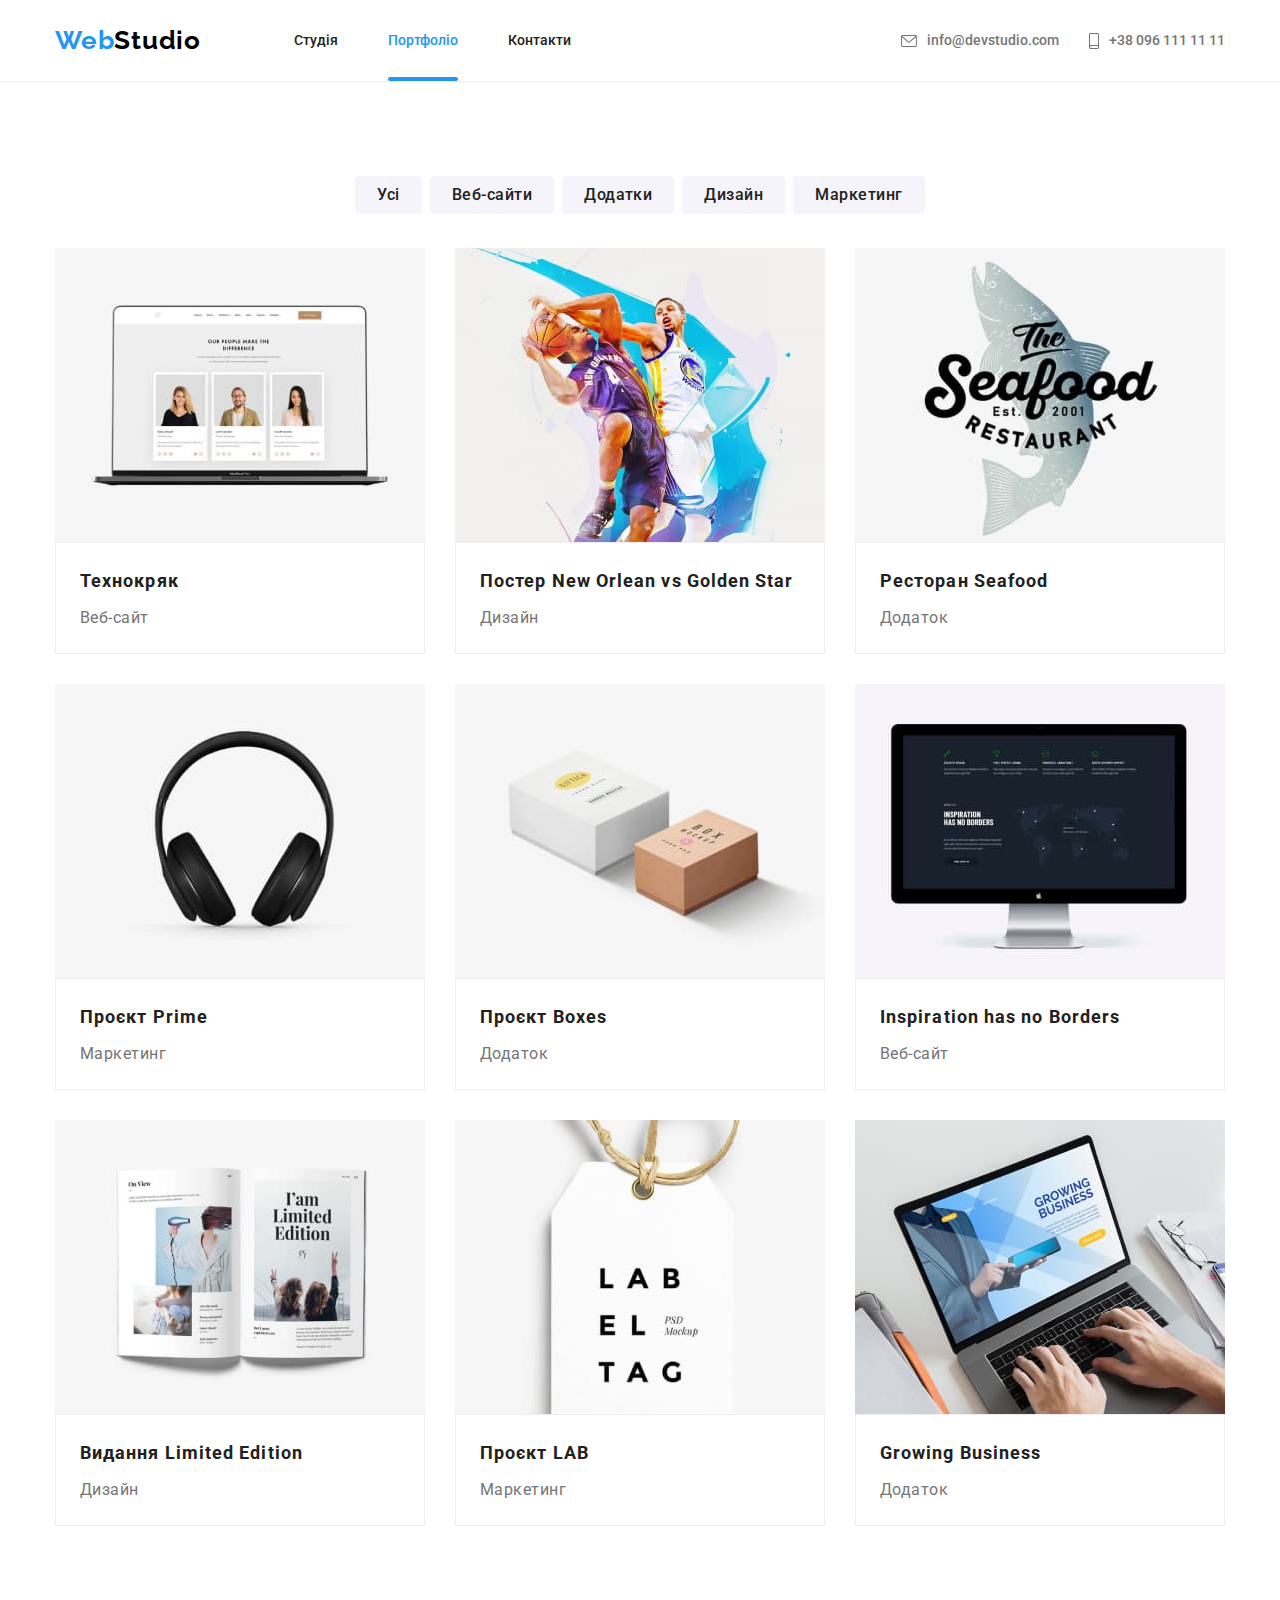
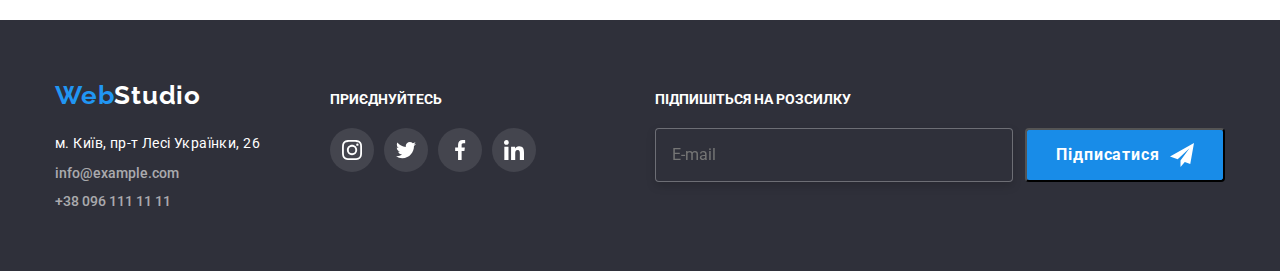
==== portfolio.html @ 21796841 "added sass folder" ====
<!DOCTYPE html>
<html lang="uk">

<head>
    <meta charset="UTF-8">
    <meta http-equiv="X-UA-Compatible" content="IE=edge">
    <meta name="viewport" content="width=device-width, initial-scale=1.0">
    <link rel="preconnect" href="https://fonts.googleapis.com">
    <link rel="preconnect" href="https://fonts.gstatic.com" crossorigin>
    <link href="https://fonts.googleapis.com/css2?family=Raleway:wght@700&family=Roboto:wght@400;500;700;900&display=swap"
        rel="stylesheet">
        <link rel="stylesheet" href="./css/modern-normalize.css">
        <link rel="stylesheet" href="./css/styles.css">
    <title>Portfolio</title>
</head>

<body>
    <!--Шапка-->
    <header class="page-header">
        <div class="container header-container">
            <a href="./index.html" class="header-logo"> <span class="logo-web">Web</span><span
                    class="logo-studio">Studio</span></a>
            <nav class="navigation">
                <ul class="navigation-list list">
                    <li class="navigation-link"> <a href="./index.html">Студія</a></li>
                    <li class="navigation-link"> <a href="./portfolio.html" class="link-current">Портфоліо</a></li>
                    <li class="navigation-link"> <a href="">Контакти</a></li>
                </ul>
            </nav>
            <ul class="contacts-list list">
                <li class="contacts-link">
                    <a href="mailto:info@devstudio.com" class="contacts">
                        <svg class="icon-contact" width="16" height="12">
                            <use href="./images/icons.svg#icon-envelope">
                            </use>
                        </svg>
                        info@devstudio.com
                    </a>
                </li>
                <li class="contacts-link">
                    <a href="tel:+380961111111" class="contacts">
                        <svg class="icon-contact" width="10" height="16">
                            <use href="./images/icons.svg#icon-smartphone">
                            </use>
                        </svg>
                        +38 096 111 11 11
                    </a>
                </li>
            </ul>
        </div>
    </header>
    <main>
        <section class="filters section">
            <div class="container">
            <h1 class="visually-hidden">Фільтри</h1>
<ul class="filters-list list">
    <li class="filters-item"> <button type="button" class="filters-btn">Усі</button></li>
   <li class="filters-item"> <button type="button" class="filters-btn">Веб-сайти</button></li>
    <li class="filters-item"> <button type="button" class="filters-btn">Додатки</button></li>
    <li class="filters-item"> <button type="button" class="filters-btn">Дизайн</button></li>
   <li class="filters-item"> <button type="button" class="filters-btn">Маркетинг</button></li>
</ul>
<ul class="project list">
    <li class="project-list"> 
        <a href="" class="project-item">
        <div class="project-list-img-wrapper">
            <img src="./images/screen.jpg" alt="Розділ команди веб-сайту" width="370" class="project-list-item-img">
            <p class="portfolio-top-text">Ресурс пропонує комплексні пропозиції з різним рівнем функціоналу та сервісів. Все це
                дозволить відвідувачу отримати
                вичерпні відомості про компанію чи приватну особу.</p>
                </div>
        <div class="project-list-content">
        <h2 class="project-name">Технокряк</h2> 
        <p class="project-type">Веб-сайт</p> 
        </div>
        </a>
    </li>
    <li class="project-list">
        <a href="" class="project-item">
        <div class="project-list-img-wrapper">
        <img src="./images/basketball-players.jpg" alt="Два гравці баскетбольних команд із м'ячем" width="370" class="project-list-item-img">
        <p class="portfolio-top-text">Ресурс пропонує комплексні пропозиції з різним рівнем функціоналу та сервісів. Все це
            дозволить відвідувачу отримати
            вичерпні відомості про компанію чи приватну особу.</p>
        </div>
        <div class="project-list-content">
        <h2 class="project-name">Постер <span lang="en">New Orlean vs Golden Star</span></h2> 
        <p class="project-type">Дизайн</p> 
        </div> 
        </a>
    </li>
    <li class="project-list">
        <a href="" class="project-item">
            <div class="project-list-img-wrapper">
                <img src="./images/label.jpg" alt="Банер ресторану морської їжі" width="370"
                    class="project-list-item-img">
                <p class="portfolio-top-text">Ресурс пропонує комплексні пропозиції з різним рівнем функціоналу та сервісів. Все це
                    дозволить відвідувачу отримати
                    вичерпні відомості про компанію чи приватну особу.</p>
            </div>
            <div class="project-list-content">
                <h2 class="project-name">Ресторан <span lang="en">Seafood</span></h2>
                <p class="project-type">Додаток</p>
            </div>
        </a>
    </li>
    <li class="project-list">
        <a href="" class="project-item">
            <div class="project-list-img-wrapper">
                <img src="./images/headphones.jpg" alt="Чорні навушники" width="370"
                    class="team-list-item-img">
                <p class="portfolio-top-text">Ресурс пропонує комплексні пропозиції з різним рівнем функціоналу та сервісів. Все це
                    дозволить відвідувачу отримати
                    вичерпні відомості про компанію чи приватну особу.</p>
            </div>
            <div class="project-list-content">
                <h2 class="project-name">Проєкт <span lang="en">Prime</span></h2>
                <p class="project-type">Маркетинг</p>
            </div>
        </a>
    </li>
    <li class="project-list">
        <a href="" class="project-item">
            <div class="project-list-img-wrapper">
                <img src="./images/boxes.jpg" alt="Дві коробки" width="370"
                    class="project-list-item-img">
                <p class="portfolio-top-text">Ресурс пропонує комплексні пропозиції з різним рівнем функціоналу та сервісів. Все це
                    дозволить відвідувачу отримати
                    вичерпні відомості про компанію чи приватну особу.</p>
            </div>
            <div class="project-list-content">
                <h2 class="project-name">Проєкт <span lang="en">Boxes</span></h2>
                <p class="project-type">Додаток</p>
            </div>
        </a>
    </li>
    <li class="project-list">
        <a href="" class="project-item">
            <div class="project-list-img-wrapper">
                <img src="./images/tv.jpg" alt="Домашня сторінка вебсайту" width="370"
                    class="project-list-item-img">
                <p class="portfolio-top-text">Ресурс пропонує комплексні пропозиції з різним рівнем функціоналу та сервісів. Все це
                    дозволить відвідувачу отримати
                    вичерпні відомості про компанію чи приватну особу.</p>
            </div>
            <div class="project-list-content">
                <h2 lang="en" class="project-name">Inspiration has no Borders</h2>
                <p class="project-type">Веб-сайт</p>
            </div>
        </a>
    </li>
    <li class="project-list">
        <a href="" class="project-item">
            <div class="project-list-img-wrapper">
                <img src="./images/book.jpg" alt="Буклет дизайнерської компанії" width="370"
                    class="project-list-item-img">
                <p class="portfolio-top-text">Ресурс пропонує комплексні пропозиції з різним рівнем функціоналу та сервісів. Все це
                    дозволить відвідувачу отримати
                    вичерпні відомості про компанію чи приватну особу.</p>
            </div>
            <div class="project-list-content">
                <h2 class="project-name">Видання <span lang="en">Limited Edition</span></h2>
                <p class="project-type">Дизайн</p>
            </div>
        </a>
    </li>
    <li class="project-list">
        <a href="" class="project-item">
            <div class="project-list-img-wrapper">
                <img src="./images/tag.jpg" alt="Ярлик із написом" width="370"
                    class="project-list-item-img">
                <p class="portfolio-top-text">Ресурс пропонує комплексні пропозиції з різним рівнем функціоналу та сервісів. Все це
                    дозволить відвідувачу отримати
                    вичерпні відомості про компанію чи приватну особу.</p>
            </div>
            <div class="project-list-content">
                <h2 class="project-name">Проєкт <span lang="en">LAB</span></h2>
                <p class="project-type">Маркетинг</p>
            </div>
        </a>
    </li>
    <li class="project-list">
        <a href="" class="project-item">
            <div class="project-list-img-wrapper">
                <img src="./images/laptop.jpg" alt="Вхід в додаток з комп'ютера" width="370"
                    class="project-list-item-img">
                <p class="portfolio-top-text">Ресурс пропонує комплексні пропозиції з різним рівнем функціоналу та сервісів. Все це
                    дозволить відвідувачу отримати
                    вичерпні відомості про компанію чи приватну особу.</p>
            </div>
            <div class="project-list-content">
                <h2 lang="en" class="project-name">Growing Business</h2>
                <p class="project-type">Додаток</p>
            </div>
        </a>
    </li>
</ul>
</div>
        </section>
    </main>
    <footer class="page-footer">
        <div class="container footer-content">
            <div class="footer-container">
                <a href="./index.html" class="footer-logo"> <span class="footer-web">Web</span><span
                        class="footer-studio">Studio</span></a>
                <address class="contact-address">
                    <ul class="footer-contacts-list">
                        <li class="footer-contact-item list">
                            <a href="https://goo.gl/maps/eDtE6KMM95kPjkAP6" target="_blank" rel="noopener noreferrer"
                                class="map-link link">м. Київ, пр-т Лесі Українки, 26</a>
                        </li>
                        <li class="footer-contact-item list">
                            <a href="mailto:info@example.com" class="footer-contact-link link">info@example.com</a>
                        </li>
                        <li class="footer-contact-item list">
                            <a href="tel:+380991111111" class="footer-contact-link link">+38 096 111 11 11</a>
                        </li>
                    </ul>
                </address>
            </div>
            <div class="footer-social">
                <h2 class="footer-social-title">приєднуйтесь</h2>
                <ul class="footer-social-list list">
                    <li class="footer-social-item">
                        <a href="" class="footer-social-link social-link">
                            <svg class="footer-social-icon social-icon" width="20" height="20">
                                <use href="./images/icons.svg#icon-instagram"></use>
                            </svg>
                        </a>
                    </li>
                    <li class="footer-social-item">
                        <a href="" class="footer-social-link social-link">
                            <svg class="footer-social-icon social-icon" width="20" height="20">
                                <use href="./images/icons.svg#icon-twitter"></use>
                            </svg>
                        </a>
                    </li>
                    <li class="footer-social-item">
                        <a href="" class="footer-social-link social-link">
                            <svg class="footer-social-icon social-icon" width="20" height="20">
                                <use href="./images/icons.svg#icon-facebook"></use>
                            </svg>
                        </a>
                    </li>
                    <li class="footer-social-item">
                        <a href="" class="footer-social-link social-link">
                            <svg class="footer-social-icon social-icon" width="20" height="20">
                                <use href="./images/icons.svg#icon-linkedin"></use>
                            </svg>
                        </a>
                    </li>
                </ul>
            </div>
            <div class="subscribe">
                <h2 class="subscribe-text">підпишіться на розсилку</h2>
                <form class="form-subscribe">
                    <input type="email" name="email" class="subscribe-input" placeholder="E-mail">
                    <button type="submit" class="subscribe-btn">Підписатися<svg class="icon-send" width="24" height="24">
                            <use href="./images/icons.svg#icon-icon-send">
                            </use>
                        </svg></button>
                </form>
            </div>
            </div>
            </footer>
    </body>
    
    </html>
---- css/styles.css ----
:root {
    --primary-color: #ffffff;
    /*Цвет #212121 для ссылок вверху слева, кнопок, названий разделов и заглавий*/
    --title-color: #212121;
    --first-background-color: #2f303a;
    /*Цвет #757575 для контактов вверху справа и описательной части текста*/
    --contacts-list-color: #757575;
    --accent-color: #2196f3;
    --secondary-color: #000000;
    --footer-contact-color: rgba(255, 255, 255, 0.6);
    --border-solid-color: #eeeeee;
    --border-bottom-color: #ececec;
    --about-team-background-color: #f5f4fa;
    --hero-button-background-color: #188CE8;
    --our-clients-logo-color: #AFB1B8;
}
body {
    font-family: 'Roboto', sans-serif;
    background-color: var(--primary-color);
    color: var(--title-color);
}
.list {
    list-style: none;
}
p,
h1,
h2,
h3,
h4,
h5,
h6,
ul {
    margin: 0;
}
ul {
    padding: 0;
}
img {
    display: block;
    max-width: 100%;
    height: auto;
}
.section {
    padding: 94px 0;
}
.container {
    width: 1200px;
    padding: 0 15px;
    margin: 0 auto;
}
/*Шапка*/
.page-header {
    border-bottom: 1px solid var(--border-bottom-color);
}
.header-container {
display: flex;
align-items: center;
}
/*Логотип*/
.header-logo {
    font-family: Raleway;
    font-weight: 700;
    font-size: 26px;
    line-height: 1.2;
    letter-spacing: 0.03em;
    text-decoration: none;
    display: block;
    padding: 25px 0;
}
.logo-web {
color: var(--accent-color);
}
.logo-studio {
color: var(--secondary-color);
}
/*Коробочка для ссылок*/
.navigation {
    margin-left: 93px;
}
/*Коробочка для ссылок слева*/
.navigation-list {
display: flex;
align-items: center;
}
.navigation-list .link-current{
color: var(--accent-color);
}
/*Ссылки в шапке*/
.navigation-link a{
    font-weight: 500;
    font-size: 14px;
    line-height: 1.14;
    color: var(--title-color);
    text-decoration: none;
    display: block;
    padding: 32px 0;
    position: relative;
    transition: color 250ms cubic-bezier(0.4, 0, 0.2, 1);
}
.navigation-list .navigation-link:not(:last-child) {
    margin-right: 50px;
}
.navigation-list .link-current::after {
    content: '';
    display: block;
    width: 100%;
    height: 4px;
    border-radius: 2px;
    position: absolute;
    background-color: var(--accent-color);
    position: absolute;
    left: 0;
    bottom: 0;
}
/*Коробочка для контактов справа*/
.contacts-list {
    display: flex;
    align-items: center;
    margin-left: auto;
}
.contacts-link:not(:last-child) {
    margin-right: 30px;
}
.icon-contact {
    display: flex;
    margin-right: 10px;
    fill: currentColor;
    align-items: center;
    justify-content: center;
    transition: fill 250ms cubic-bezier(0.4, 0, 0.2, 1);
}
.icon-contact:hover {
    fill: var(--accent-color);
}
.contact-item:not(:last-child) {
    margin-right: 50px;
}
.current {
    color: var(--accent-color);
}
.contact-link:hover,
.contact-link:focus {
    color: var(--accent-color);
}
/*Контакты в шапке*/
.contacts-link a{
    font-weight: 500;
    font-size: 14px;
    line-height: 1.14;
    color: var(--contacts-list-color);
    text-decoration: none;
    display: flex;
    padding: 32px 0;
    transition: color 250ms cubic-bezier(0.4, 0, 0.2, 1);
}
.contacts {
    display: flex;
    align-items: center;
    justify-content: center;
}
/*Настройка hover и focus*/
.navigation-list a:hover,
.navigation-list a:focus,
.contact-detail a:hover,
.contact-detail a:focus,
.contacts-list a:hover,
.contacts-list a:focus
{
    color: var(--accent-color);
}
.hero-btn:hover,
.hero-btn:focus {
    background-color: var(--accent-color);
    color: var(--primary-color)
}
.filters-btn:hover,
.filters-btn:focus {
    background-color: var(--accent-color);
    color: var(--primary-color);
    box-shadow: 0px 3px 1px rgba(0, 0, 0, 0.1), 0px 1px 2px rgba(0, 0, 0, 0.08),
            0px 2px 2px rgba(0, 0, 0, 0.12);
}
/*Коробочка "Герой"*/
.hero {
    background-color: var(--first-background-color);
    padding: 200px 0;
    text-align: center;
    background-image: linear-gradient(rgba(47, 48, 58, 0.4),
                rgba(47, 48, 58, 0.4)),
            url(../images/hero-image.jpg);
        background-position: center;
        background-repeat: no-repeat;
        background-size: cover;
        max-width: 1600px;
        margin: 0 auto;
}
/*Название героя*/
.hero-text {
    font-weight: 900;
    font-size: 44px;
    line-height: 1.36;
    text-align: center;
    letter-spacing: 0.06em;
    text-transform: uppercase;
    color: var(--primary-color);
    margin: 0 auto 30px;
    width: 696px;
}
/*Кнопка заказа в разделе герой*/
.hero-btn {
    cursor: pointer;
    font-family: inherit;
    font-weight: 700;
    font-size: 16px;
    line-height: 1.88;
    text-align: center;
    letter-spacing: 0.06em;
    padding: 10px 32px;
    background-color: var(--hero-button-background-color);
    color: var(--primary-color);
    border-radius: 4px;
    border-color: transparent;
    box-shadow: 0px 4px 4px rgba(0, 0, 0, 0.15);
}
/*Коробочка "Правила работы"*/
/*Скрыть название "Правила работы" в разделе студии и "Фильтры" в разделе портфолио*/
.visually-hidden {
    position: absolute;
    white-space: nowrap;
    width: 1px;
    height: 1px;
    overflow: hidden;
    border: 0;
    padding: 0;
    clip: rect(0 0 0 0);
    clip-path: inset(50%);
    margin: -1px;
}
/*Коробочка для правила*/
.testimonials-scroll {
    display: flex;
}
.testionials.item {
        font-weight: normal;
        font-size: 14px;
        line-height: 1.71;
        letter-spacing: 0.03em;
        color: var(--contacts-list-color);
        align-items: center;
}
.testimonials-item:not(:last-child) {
    margin-right: 30px;
}
.block-testimonials {
    background-color: var(--about-team-background-color);
    display: flex;
    height: 120px;
    align-items: center;
    justify-content: center;
    margin-bottom: 30px;
    border-radius: 4px;
}
.testimonials-icons {
    align-items: center;
}
/*Название правил*/
.testimonials-text {
    font-weight: 700;
    font-size: 14px;
    line-height: 1.14;
    letter-spacing: 0.03em;
    text-transform: uppercase;
    color: var(--title-color);
    margin: 0 0 10px 0;
}
/*Описание правил*/
.testimonials-description {
    font-size: 14px;
    line-height: 1.71;
    letter-spacing: 0.03em;
    color: var(--contacts-list-color);
    width: 270px;
}
/*Коробочка "Чем мы занимаемся"*/
.about-projects {
    padding: 0 0 94px 0;
}
/*Название "Чем мы занимаемся""*/
.about-sections {
    font-weight: 700;
    font-size: 36px;
    line-height: 1.16;
    text-align: center;
    letter-spacing: 0.03em;
    color: var(--title-color);
    margin-bottom: 50px;
}
.about-scroll {
    display: flex;
}
.about-item {
    position: relative;
    align-items: center;
}
.about-item:not(:last-child) {
    margin-right: 30px;
}
.direction {
    display: flex;
    justify-content: center;
    width: 100%;
    padding: 27px 0;
    background: rgba(47, 48, 58, 0.8);
    position: absolute;
    left: 0;
    bottom: 0;
}
.text-direction {
    color: var(--primary-color);
    font-size: 14px;
    font-weight: 700;
    line-height: 1.14px;
    letter-spacing: 0.03em;
    text-transform: uppercase; 
}
/*Коробочка "Наша команда"*/
.about-team {
background-color: var(--about-team-background-color);
}
.team-item {
    box-shadow: 0px 1px 3px rgba(0, 0, 0, 0.12), 0px 1px 1px rgba(0, 0, 0, 0.14),
        0px 2px 1px rgba(0, 0, 0, 0.2);
    border-radius: 0px 0px 4px 4px;
    background-color: var(--primary-color);
}
.team-item:not(:last-child) {
    margin-right: 30px;
}
.team-description {
    text-align: center;
    padding: 30px 0;
}
/*Имена сотрудников*/
.about-names {
    font-size: 16px;
    font-weight: 500;
    line-height: 1.18;
    text-align: center;
    letter-spacing: 0.03em;
    color: var(--title-color);
    margin-bottom: 10px;
}
/*Должности сотрудников*/
.about-jobs {
    line-height: 1.18;
    text-align: center;
    letter-spacing: 0.03em;
    color: var(--contacts-list-color);
}
.social-list {
    display: flex;
    justify-content: center;
    margin-top: 16px;
}
.teammate-social-item {
        width: 44px;
        height: 44px;
        background-color: var(--primary-color);
}
.teammate-social-item+.teammate-social-item {
        margin-left: 10px;
 }
 .social-link {
        display: flex;
        align-items: center;
        justify-content: center;
        width: 100%;
        height: 100%;
        color: var(--our-clients-logo-color);
        border-radius: 50%;
        background-color: var(--primary-color);
        transition: color 250ms cubic-bezier(0.4, 0, 0.2, 1),
        background-color 250ms cubic-bezier(0.4, 0, 0.2, 1);
 }
 .social-link:hover,
 .social-link:focus {
     background-color: var(--accent-color);
     color: var(--primary-color);
 }
 .social-icon {
     fill: currentColor;
 }
/*Постоянные клиенты*/
.our-clients {
    display: flex;
}
.logo-item {
    width: 172px;
    height: 92px;
}
.clients-logo {
    display: flex;
    align-items: center;
    justify-content: center;
    border: 1px solid var(--our-clients-logo-color);
    border-radius: 4px;
    box-sizing: border-box;
    color: var(--our-clients-logo-color);
    padding: 16px 32px;
    width: 100%;
    height: 100%;
    transition: color 250ms cubic-bezier(0.4, 0, 0.2, 1),
            border 250ms cubic-bezier(0.4, 0, 0.2, 1);
}
.logo-item:not(:last-child) {
    margin-right: 30px;
}
.clients-logo:hover,
.clients-logo:focus {
    color: var(--accent-color);
    border: 1px solid var(--accent-color);
}
.clients-icon {
    fill: currentColor;
}
.clients-icon:hover,
.clients-icon:focus {
    color: var(--accent-color)
}
/*Футер*/
.page-footer {
background-color: var(--first-background-color);
padding: 60px 0;
}
.footer-content {
    display: flex;
    align-items:baseline;
}
.footer-logo {
    font-family: Raleway;
    font-weight: 700;
    font-size: 26px;
    line-height: 1.2;
    letter-spacing: 0.03em;
    text-decoration: none;
}
.footer-web {
    color: var(--accent-color);
}
.footer-studio {
    color: var(--primary-color);
}
/*Адрес в футере*/
.footer-contacts-list {
    display: block;
}
.contact-address {
    font-style: normal;
    margin-top: 20px;
}
.footer-contact-link {
    font-weight: 500;
    font-size: 14px;
    line-height: 1.33;
    color: var(--footer-contact-color);
    text-decoration: none;
    transition: color 250ms cubic-bezier(0.4, 0, 0.2, 1);
}
.footer-contact-link:hover,
.footer-contact-link:focus {
    color: var(--accent-color);
}
.map-link {
    font-size: 14px;
    line-height: 1.71;
    letter-spacing: 0.03em;
    color: var(--primary-color);
    text-decoration: none;
    transition: color 250ms cubic-bezier(0.4, 0, 0.2, 1);
}
.map-link:hover,
.map-link:focus {
    color: var(--accent-color);
}
.footer-contact-item +.footer-contact-item {
    margin-top: 9px;
}
/*Социальные сети в футере*/
.footer-social {
    margin-left: 70px;
}
.footer-social-title {
        font-size: 14px;
        line-height: 1.14;
        text-align: left;
        letter-spacing: 3%;
        text-transform: uppercase;
        color: var(--primary-color);
        margin-bottom: 20px;
}
.footer-social-list {
    display: flex;
    padding: 0;
}
.footer-social-item {
    width: 44px;
    height: 44px;
}
.footer-social-item:not(:last-child) {
    margin-right: 10px;
}
.footer-social-icon {
    fill: currentColor;
}
.footer-social-link {
    display: flex;
    align-items: center;
    justify-content: center;
    width: 100%;
    height: 100%;
    color: var(--primary-color);
    border-radius: 50%;
    background-color: rgba(255, 255, 255, 0.1);
}
/*Подпишись*/
.subscribe {
    margin-left: auto;
}
.subscribe-text {
    font-size: 14px;
    line-height: 1.14;
    text-align: left;
    text-transform: uppercase;
    color: var(--primary-color);
    margin-bottom: 20px;
}
.form-subscribe {
    display: flex;
}
.subscribe-input {
    align-items: center;
    color: rgba(255, 255, 255, 0.6);
    background-color: var(--first-background-color);
    border: 1px solid rgba(255, 255, 255, 0.3);
    width: 358px;
    padding: 15px 16px;
    filter: drop-shadow(0px 4px 4px rgba(0, 0, 0, 0.15));
    border-radius: 4px;
    margin-right: 12px;
}
.subscribe-btn {
    display: flex;
    justify-content: center;
    align-items: center;
    margin: 0;
    min-width: 200px;
    cursor: pointer;
    font-family: inherit;
    font-weight: 700;
    font-size: 16px;
    line-height: 1.87;
    text-align: center;
    letter-spacing: 0.06em;
    color: var(--primary-color);
    background-color: var(--hero-button-background-color);
    padding: 10px 28px;
    border-radius: 4px;
    transition: border 250ms cubic-bezier(0.4, 0, 0.2, 1),
            background-color 250ms cubic-bezier(0.4, 0, 0.2, 1),
            box-shadow 250ms cubic-bezier(0.4, 0, 0.2, 1);
}
.subscribe-btn:hover,
.subscribe-btn:focus {
    background-color: var(--accent-color);
}
.icon-send {
    fill: currentColor;
    margin-left: 10px;
}
/*Модальное окно*/
.backdrop {
    position: fixed;
    width: 100vw;
    height: 100vh;
    background-color: rgba(0, 0, 0, 0.2);
    top: 0;
    left: 0;
    opacity: 1;
    transition: opacity 250ms cubic-bezier(0.4, 0, 0.2, 1),
        visibility 250ms cubic-bezier(0.4, 0, 0.2, 1);
}

.backdrop.is-hidden .modal {
    transform: translate(-50%, -50%) scale(0.7);
}

.modal {
    position: absolute;
    width: 528px;
    height: 581px;
    background: var(--primary-color);
    box-shadow: 0px 1px 3px rgba(0, 0, 0, 0.12), 0px 1px 1px rgba(0, 0, 0, 0.14),
        0px 2px 1px rgba(0, 0, 0, 0.2);
    border-radius: 4px;
    top: 50%;
    left: 50%;
    transform: scale(1) translate(-50%, -50%);
    transition: transform 250ms cubic-bezier(0.4, 0, 0.2, 1);
    padding: 40px;
}
.modal-close {
    display: flex;
        align-items: center;
        justify-content: center;
        position: absolute;
        width: 30px;
        height: 30px;
        top: 8px;
        right: 8px;
        padding: 6px;
        color: var(--accent-color);
        background-color: var(--primary-color);
        border: 1px solid rgba(0, 0, 0, 0.1);
        border-radius: 50%;
        cursor: pointer;
    
        transition: fill 250ms cubic-bezier(0.4, 0, 0.2, 1),
            border 250ms cubic-bezier(0.4, 0, 0.2, 1);
}
.modal-close:hover,
.modal-close:focus {
    fill: currentColor;
    border: 1px solid var(--accent-color);
}
.is-hidden {
    visibility: hidden;
    opacity: 0;
    pointer-events: none;
}
.modal-text {
    position: relative;
    font-size: 20px;
    font-weight: 700;
    line-height: 1.15;
    text-align: center;
    letter-spacing: 0.03em;
    color: var(--title-color);
    margin-bottom: 12px;
}
.modal-form {
    display: block;
}
.form-field {
    margin-bottom: 10px;
}
.comment-field {
    display: flex;
    flex-direction: column;
    margin-bottom: 20px;
}
.modal-input-text {
    display: flex;
    flex-direction: column;
    margin-bottom: 4px;
    font-size: 12px;
    line-height: 1.17;
    letter-spacing: 0.01em;
    color: var(--contacts-list-color);
}
.form-label {
    display: flex;
    flex-direction: column;
    margin-bottom: 4px;
    font-size: 12px;
    line-height: 1.17;
    letter-spacing: 0.01em;
    color: var(--contacts-list-color);
}
.form-input-wrapper {
    position: relative;
}
.form-input:focus {
    border: 1px solid var(--accent-color);
}
.form-input:hover+.modal-icon,
.form-input:focus+.modal-icon {
    fill: var(--accent-color);
}
.form-input {
    transition: color 250ms cubic-bezier(0.4, 0, 0.2, 1),
            border 250ms cubic-bezier(0.4, 0, 0.2, 1);
    margin: 0;
    width: 100%;
    font-size: 14px;
    color: var(--secondary-color);
    padding: 12px 42px;
    border-radius: 4px;
    border: 1px solid rgba(33, 33, 33, 0.2);
    box-sizing: border-box;
}
.form-input:hover,
.form-input:focus,
.contact-form-message:hover,
.contact-form-message:focus {
    outline: 0;
    border: 1px solid var(--accent-color);
}
.contact-form-message {
    transition: color 250ms cubic-bezier(0.4, 0, 0.2, 1),
            border 250ms cubic-bezier(0.4, 0, 0.2, 1);
    width: 100%;
    height: 120px;
    padding: 12px 16px;
    border-radius: 4px;
    border: 1px solid rgba(33, 33, 33, 0.2);
    resize: none;
    color: var(--secondary-color);
}
.contact-form-message::placeholder {
    color: rgba(117, 117, 117, 0.5);
    font-size: 14px;
    line-height: 1.17;
    text-align: left;
    vertical-align: top;
    letter-spacing: 0.01em;
}
.checkbox-field {
    transition: color 250ms cubic-bezier(0.4, 0, 0.2, 1),
        outline 250ms cubic-bezier(0.4, 0, 0.2, 1),
        border 250ms cubic-bezier(0.4, 0, 0.2, 1);
    margin-bottom: 30px;
    display: flex;
    justify-content: center;
    align-items: center;
}
.modal-checkbox {
    position: absolute;
    appearance: none;
    -webkit-appearance: none;
    -moz-appearance: none;
}
.modal-checkbox-text {
    display: flex;
    justify-content: center;
    align-items: center;
    font-size: 14px;
    line-height: 1.7;
    letter-spacing: 0.03em;
    color: var(--contacts-list-color);
    width: 425px;
}
.modal-checkbox-text::before {
    content: "";
    width: 16px;
    height: 15px;
    border: 1px solid var(--title-color);
    margin-right: 7px;
    display: block;
    border-radius: 2px;
    transition: background-color 250ms cubic-bezier(0.4, 0, 0.2, 1);
}
.modal-checkbox:checked:focus+.modal-checkbox-text::before {
    background-color: var(--accent-color);
    background-image: url(../images/check.svg);
    background-size: cover;
    background-origin: border-box;
    background-position: center;
    background-repeat: no-repeat;
    border: none;
}
.agreement {
    margin-left: 5px;
    text-decoration-line: underline;
    text-decoration-skip-ink: none;
    color: var(--accent-color);
}
.modal-icon {
    transition: fill 250ms cubic-bezier(0.4, 0, 0.2, 1);
    position: absolute;
    top: 50%;
    left: 12px;
    transform: translateY(-50%);
    fill: var(--title-color);
}
.modal-btn {
    display: block;
    margin: 0 auto;
    cursor: pointer;
    font-family: inherit;
    font-weight: 700;
    font-size: 16px;
    line-height: 1.88;
    text-align: center;
    letter-spacing: 0.06em;
    padding: 10px 52px;
    background-color: var(--accent-color);
    color: var(--primary-color);
    border-radius: 4px;
    border: none;
}
.modal-btn:hover {
    background-color: var(--hero-button-background-color);
    box-shadow: 0px 4px 4px rgba(0, 0, 0, 0.15);
    transition: box-shadow 250ms cubic-bezier(0.4, 0, 0.2, 1);
}
/*Страница портфолио*/
/*Секция с кнопками фильтра*/
.filters-list {
    display: flex;
    justify-content: center;
    margin-bottom: 34px;
}
/*Кнопки фильтра*/
.filters-btn {
    cursor: pointer;
    font-family: inherit;
    font-weight: 500;
    font-size: 16px;
    line-height: 1.62;
    text-align: center;
    letter-spacing: 0.03em;
    color: var(--title-color);
    background-color: var(--about-team-background-color);
    padding: 6px 22px;
    border-radius: 4px;
    border: none;
    transition: color 250ms cubic-bezier(0.4, 0, 0.2, 1),
            background-color 250ms cubic-bezier(0.4, 0, 0.2, 1),
            box-shadow 250ms cubic-bezier(0.4, 0, 0.2, 1);
}
.filters-item:not(:last-child) {
    margin-right: 8px;
}
/*Секция с перечнем проектов*/

/*Коробочка для проектов*/
.project {
    display: flex;
    flex-wrap: wrap;
}

.project-list {
    background: var(--primary-color);
    box-sizing: border-box;
    transition: box-shadow 250ms cubic-bezier(0.4, 0, 0.2, 1);
}
.project-list:not(:nth-child(3n)) {
    margin-right: 30px;
}

.project-list:not(:nth-last-child(-n + 3)) {
    margin-bottom: 30px;
}
.project-item {
    display: block;
    text-decoration: none;
    transition: box-shadow 250ms cubic-bezier(0.4, 0, 0.2, 1);
}
.project-item:hover,
.project-item:focus {
    box-shadow: 0px 1px 1px rgba(0, 0, 0, 0.12), 0px 4px 4px rgba(0, 0, 0, 0.06),
        1px 4px 6px rgba(0, 0, 0, 0.16);
}
.project-list-content {
    padding: 20px 24px;
    border-top: none;
    border: 1px solid var(--border-solid-color);
}

.project-name {
    font-weight: 700;
    font-size: 18px;
    line-height: 2;
    letter-spacing: 0.06em;
    color: var(--title-color);
}

.project-type {
    line-height: 1.88;
    letter-spacing: 0.03em;
    color: var(--contacts-list-color);
    margin-top: 4px;
}

.project-list-img-wrapper {
    position: relative;
    overflow: hidden;
}

.portfolio-top-text {
    position: absolute;
    top: 0;
    left: 0;
    width: 100%;
    height: 100%;
    font-size: 18px;
    line-height: 1.56;
    letter-spacing: 0.03em;
    color: var(--primary-color);
    padding: 63px 24px;
    background-color: rgba(33, 150, 243, 0.9);
    overflow: auto;
    transform: translateY(100%);
    transition: transform 250ms cubic-bezier(0.4, 0, 0.2, 1);
}

.project-item:hover .portfolio-top-text,
.project-item:focus .portfolio-top-text {
    transform: translateY(0%);
}
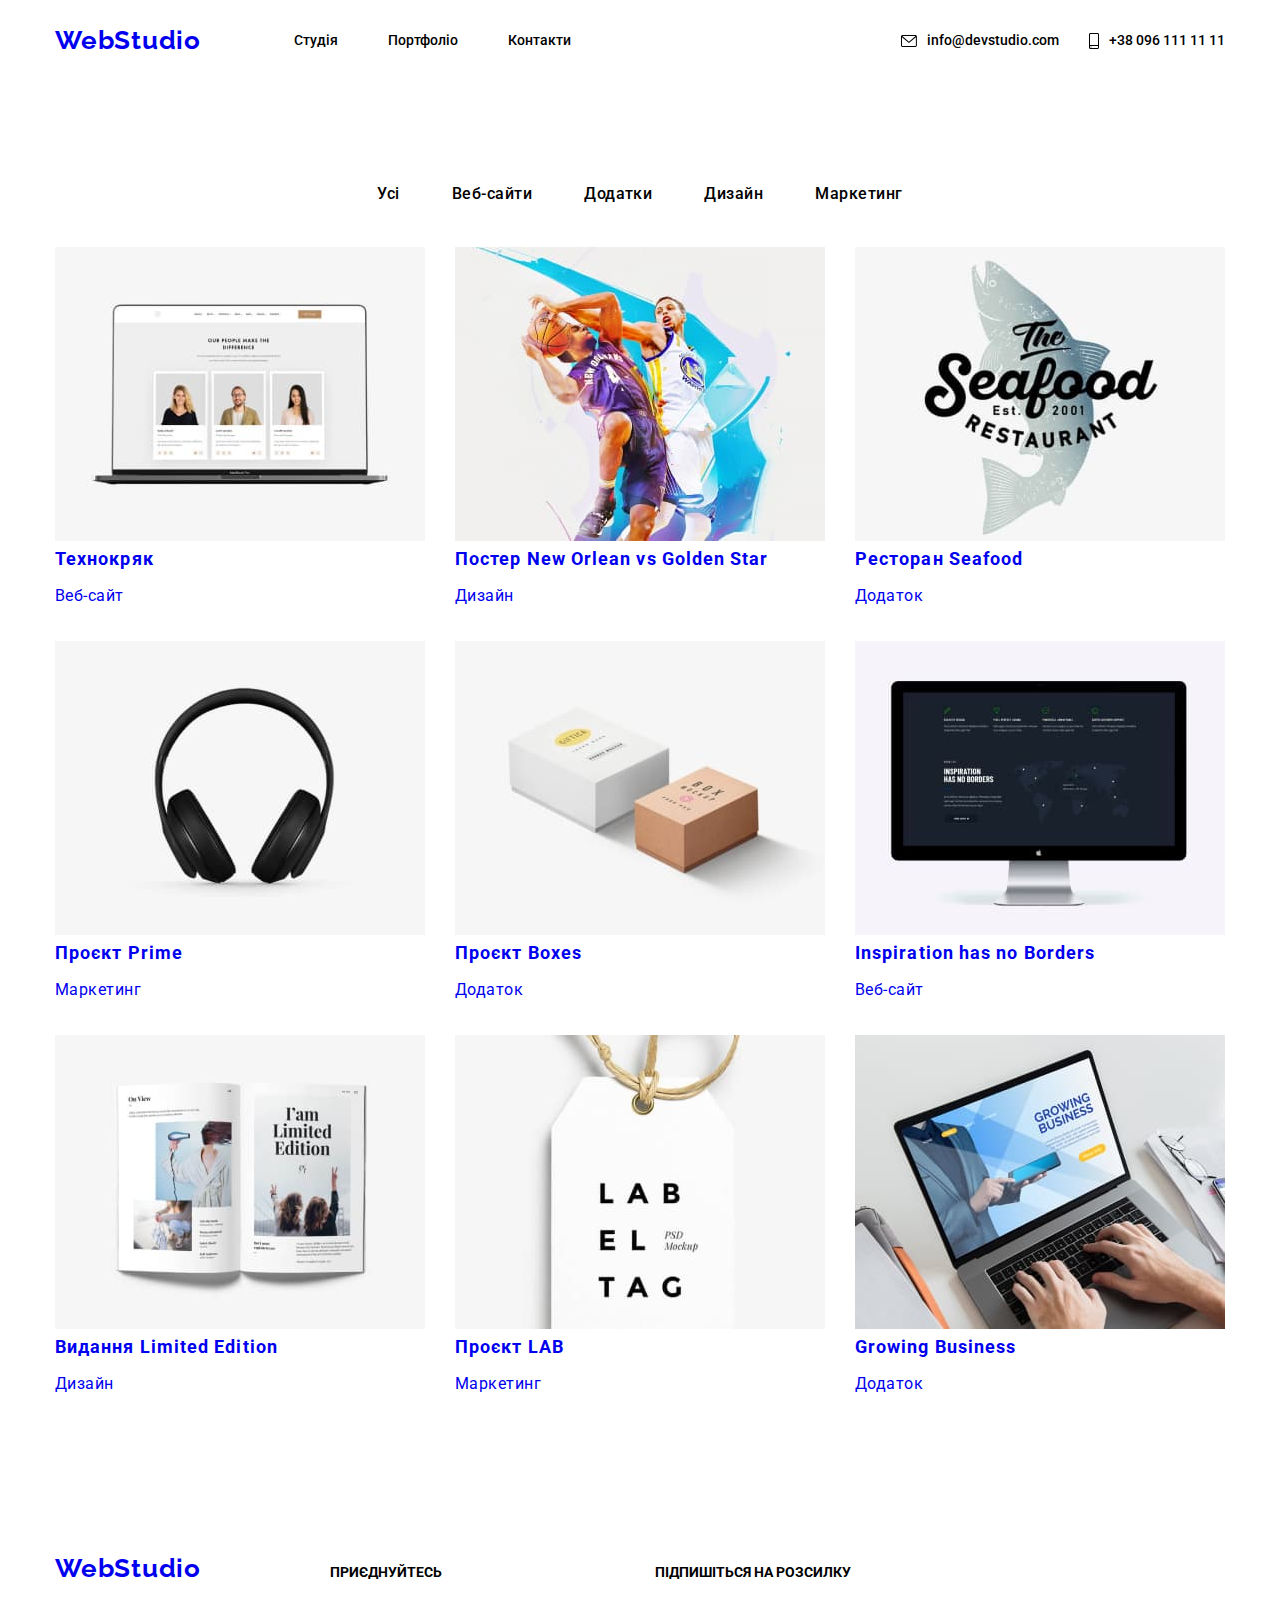
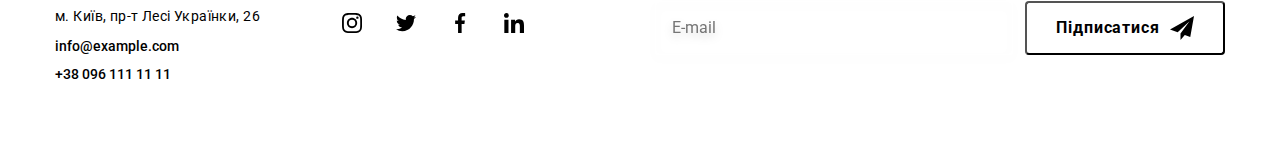
==== commit 8ada28d1: "mixins and placeholders added" ====
--- a/portfolio.html
+++ b/portfolio.html
@@ -10,7 +10,7 @@
     <link href="https://fonts.googleapis.com/css2?family=Raleway:wght@700&family=Roboto:wght@400;500;700;900&display=swap"
         rel="stylesheet">
         <link rel="stylesheet" href="./css/modern-normalize.css">
-        <link rel="stylesheet" href="./css/styles.css">
+        <link rel="stylesheet" href="./css/main.min.css">
     <title>Portfolio</title>
 </head>
 
@@ -18,28 +18,28 @@
     <!--Шапка-->
     <header class="page-header">
         <div class="container header-container">
-            <a href="./index.html" class="header-logo"> <span class="logo-web">Web</span><span
+            <a href="./index.html" class="header-logo page-header__header-logo"> <span class="logo-web">Web</span><span
                     class="logo-studio">Studio</span></a>
             <nav class="navigation">
                 <ul class="navigation-list list">
-                    <li class="navigation-link"> <a href="./index.html">Студія</a></li>
-                    <li class="navigation-link"> <a href="./portfolio.html" class="link-current">Портфоліо</a></li>
-                    <li class="navigation-link"> <a href="">Контакти</a></li>
+                    <li class="navigation-list__item"> <a href="./index.html">Студія</a></li>
+                    <li class="navigation-list__item"> <a href="./portfolio.html" class="navigation-list__link-current">Портфоліо</a></li>
+                    <li class="navigation-list__item"> <a href="">Контакти</a></li>
                 </ul>
             </nav>
             <ul class="contacts-list list">
-                <li class="contacts-link">
-                    <a href="mailto:info@devstudio.com" class="contacts">
-                        <svg class="icon-contact" width="16" height="12">
+                <li class="contacts-list__item">
+                    <a href="mailto:info@devstudio.com" class="contacts-list__link">
+                        <svg class="contacts-list__icon" width="16" height="12">
                             <use href="./images/icons.svg#icon-envelope">
                             </use>
                         </svg>
                         info@devstudio.com
                     </a>
                 </li>
-                <li class="contacts-link">
-                    <a href="tel:+380961111111" class="contacts">
-                        <svg class="icon-contact" width="10" height="16">
+                <li class="contacts-list__item">
+                    <a href="tel:+380961111111" class="contacts-list__link">
+                        <svg class="contacts-list__icon" width="10" height="16">
                             <use href="./images/icons.svg#icon-smartphone">
                             </use>
                         </svg>
@@ -54,143 +54,143 @@
             <div class="container">
             <h1 class="visually-hidden">Фільтри</h1>
 <ul class="filters-list list">
-    <li class="filters-item"> <button type="button" class="filters-btn">Усі</button></li>
-   <li class="filters-item"> <button type="button" class="filters-btn">Веб-сайти</button></li>
-    <li class="filters-item"> <button type="button" class="filters-btn">Додатки</button></li>
-    <li class="filters-item"> <button type="button" class="filters-btn">Дизайн</button></li>
-   <li class="filters-item"> <button type="button" class="filters-btn">Маркетинг</button></li>
+    <li class="filters-list__item"> <button type="button" class="filters-btn">Усі</button></li>
+   <li class="filters-list__item"> <button type="button" class="filters-btn">Веб-сайти</button></li>
+    <li class="filters-list__item"> <button type="button" class="filters-btn">Додатки</button></li>
+    <li class="filters-list__item"> <button type="button" class="filters-btn">Дизайн</button></li>
+   <li class="filters-list__item"> <button type="button" class="filters-btn">Маркетинг</button></li>
 </ul>
-<ul class="project list">
-    <li class="project-list"> 
-        <a href="" class="project-item">
+<ul class="project-list list">
+    <li class="project-list__item"> 
+        <a href="" class="project-list__link">
         <div class="project-list-img-wrapper">
-            <img src="./images/screen.jpg" alt="Розділ команди веб-сайту" width="370" class="project-list-item-img">
-            <p class="portfolio-top-text">Ресурс пропонує комплексні пропозиції з різним рівнем функціоналу та сервісів. Все це
+            <img src="./images/screen.jpg" alt="Розділ команди веб-сайту" width="370" class="project-list-img-wrapper__img">
+            <p class="project-list-img-wrapper__overlay">Ресурс пропонує комплексні пропозиції з різним рівнем функціоналу та сервісів. Все це
                 дозволить відвідувачу отримати
                 вичерпні відомості про компанію чи приватну особу.</p>
                 </div>
-        <div class="project-list-content">
-        <h2 class="project-name">Технокряк</h2> 
-        <p class="project-type">Веб-сайт</p> 
+        <div class="project-content">
+        <h2 class="project-content__name">Технокряк</h2> 
+        <p class="project-content__type">Веб-сайт</p> 
         </div>
         </a>
     </li>
-    <li class="project-list">
-        <a href="" class="project-item">
+    <li class="project-list__item">
+        <a href="" class="project-list__link">
         <div class="project-list-img-wrapper">
-        <img src="./images/basketball-players.jpg" alt="Два гравці баскетбольних команд із м'ячем" width="370" class="project-list-item-img">
-        <p class="portfolio-top-text">Ресурс пропонує комплексні пропозиції з різним рівнем функціоналу та сервісів. Все це
+        <img src="./images/basketball-players.jpg" alt="Два гравці баскетбольних команд із м'ячем" width="370" class="project-list-img-wrapper__img">
+        <p class="project-list-img-wrapper__overlay">Ресурс пропонує комплексні пропозиції з різним рівнем функціоналу та сервісів. Все це
             дозволить відвідувачу отримати
             вичерпні відомості про компанію чи приватну особу.</p>
         </div>
-        <div class="project-list-content">
-        <h2 class="project-name">Постер <span lang="en">New Orlean vs Golden Star</span></h2> 
-        <p class="project-type">Дизайн</p> 
+        <div class="project-content">
+        <h2 class="project-content__name">Постер <span lang="en">New Orlean vs Golden Star</span></h2> 
+        <p class="project-content__type">Дизайн</p> 
         </div> 
         </a>
     </li>
-    <li class="project-list">
-        <a href="" class="project-item">
+    <li class="project-list__item">
+        <a href="" class="project-list__link">
             <div class="project-list-img-wrapper">
                 <img src="./images/label.jpg" alt="Банер ресторану морської їжі" width="370"
-                    class="project-list-item-img">
-                <p class="portfolio-top-text">Ресурс пропонує комплексні пропозиції з різним рівнем функціоналу та сервісів. Все це
-                    дозволить відвідувачу отримати
-                    вичерпні відомості про компанію чи приватну особу.</p>
-            </div>
-            <div class="project-list-content">
-                <h2 class="project-name">Ресторан <span lang="en">Seafood</span></h2>
-                <p class="project-type">Додаток</p>
-            </div>
-        </a>
-    </li>
-    <li class="project-list">
-        <a href="" class="project-item">
+                    class="project-list-img-wrapper__img">
+                <p class="project-list-img-wrapper__overlay">Ресурс пропонує комплексні пропозиції з різним рівнем функціоналу та сервісів. Все це
+                    дозволить відвідувачу отримати
+                    вичерпні відомості про компанію чи приватну особу.</p>
+            </div>
+            <div class="project-content">
+                <h2 class="project-content__name">Ресторан <span lang="en">Seafood</span></h2>
+                <p class="project-content__type">Додаток</p>
+            </div>
+        </a>
+    </li>
+    <li class="project-list__item">
+        <a href="" class="project-list__link">
             <div class="project-list-img-wrapper">
                 <img src="./images/headphones.jpg" alt="Чорні навушники" width="370"
                     class="team-list-item-img">
-                <p class="portfolio-top-text">Ресурс пропонує комплексні пропозиції з різним рівнем функціоналу та сервісів. Все це
-                    дозволить відвідувачу отримати
-                    вичерпні відомості про компанію чи приватну особу.</p>
-            </div>
-            <div class="project-list-content">
-                <h2 class="project-name">Проєкт <span lang="en">Prime</span></h2>
-                <p class="project-type">Маркетинг</p>
-            </div>
-        </a>
-    </li>
-    <li class="project-list">
-        <a href="" class="project-item">
+                <p class="project-list-img-wrapper__overlay">Ресурс пропонує комплексні пропозиції з різним рівнем функціоналу та сервісів. Все це
+                    дозволить відвідувачу отримати
+                    вичерпні відомості про компанію чи приватну особу.</p>
+            </div>
+            <div class="project-content">
+                <h2 class="project-content__name">Проєкт <span lang="en">Prime</span></h2>
+                <p class="project-content__type">Маркетинг</p>
+            </div>
+        </a>
+    </li>
+    <li class="project-list__item">
+        <a href="" class="project-list__link">
             <div class="project-list-img-wrapper">
                 <img src="./images/boxes.jpg" alt="Дві коробки" width="370"
-                    class="project-list-item-img">
-                <p class="portfolio-top-text">Ресурс пропонує комплексні пропозиції з різним рівнем функціоналу та сервісів. Все це
-                    дозволить відвідувачу отримати
-                    вичерпні відомості про компанію чи приватну особу.</p>
-            </div>
-            <div class="project-list-content">
-                <h2 class="project-name">Проєкт <span lang="en">Boxes</span></h2>
-                <p class="project-type">Додаток</p>
-            </div>
-        </a>
-    </li>
-    <li class="project-list">
-        <a href="" class="project-item">
+                    class="project-list-img-wrapper__img">
+                <p class="project-list-img-wrapper__overlay">Ресурс пропонує комплексні пропозиції з різним рівнем функціоналу та сервісів. Все це
+                    дозволить відвідувачу отримати
+                    вичерпні відомості про компанію чи приватну особу.</p>
+            </div>
+            <div class="project-content">
+                <h2 class="project-content__name">Проєкт <span lang="en">Boxes</span></h2>
+                <p class="project-content__type">Додаток</p>
+            </div>
+        </a>
+    </li>
+    <li class="project-list__item">
+        <a href="" class="project-list__link">
             <div class="project-list-img-wrapper">
                 <img src="./images/tv.jpg" alt="Домашня сторінка вебсайту" width="370"
-                    class="project-list-item-img">
-                <p class="portfolio-top-text">Ресурс пропонує комплексні пропозиції з різним рівнем функціоналу та сервісів. Все це
-                    дозволить відвідувачу отримати
-                    вичерпні відомості про компанію чи приватну особу.</p>
-            </div>
-            <div class="project-list-content">
-                <h2 lang="en" class="project-name">Inspiration has no Borders</h2>
-                <p class="project-type">Веб-сайт</p>
-            </div>
-        </a>
-    </li>
-    <li class="project-list">
-        <a href="" class="project-item">
+                    class="project-list-img-wrapper__img">
+                <p class="project-list-img-wrapper__overlay">Ресурс пропонує комплексні пропозиції з різним рівнем функціоналу та сервісів. Все це
+                    дозволить відвідувачу отримати
+                    вичерпні відомості про компанію чи приватну особу.</p>
+            </div>
+            <div class="project-content">
+                <h2 lang="en" class="project-content__name">Inspiration has no Borders</h2>
+                <p class="project-content__type">Веб-сайт</p>
+            </div>
+        </a>
+    </li>
+    <li class="project-list__item">
+        <a href="" class="project-list__link">
             <div class="project-list-img-wrapper">
                 <img src="./images/book.jpg" alt="Буклет дизайнерської компанії" width="370"
-                    class="project-list-item-img">
-                <p class="portfolio-top-text">Ресурс пропонує комплексні пропозиції з різним рівнем функціоналу та сервісів. Все це
-                    дозволить відвідувачу отримати
-                    вичерпні відомості про компанію чи приватну особу.</p>
-            </div>
-            <div class="project-list-content">
-                <h2 class="project-name">Видання <span lang="en">Limited Edition</span></h2>
-                <p class="project-type">Дизайн</p>
-            </div>
-        </a>
-    </li>
-    <li class="project-list">
-        <a href="" class="project-item">
+                    class="project-list-img-wrapper__img">
+                <p class="project-list-img-wrapper__overlay">Ресурс пропонує комплексні пропозиції з різним рівнем функціоналу та сервісів. Все це
+                    дозволить відвідувачу отримати
+                    вичерпні відомості про компанію чи приватну особу.</p>
+            </div>
+            <div class="project-content">
+                <h2 class="project-content__name">Видання <span lang="en">Limited Edition</span></h2>
+                <p class="project-content__type">Дизайн</p>
+            </div>
+        </a>
+    </li>
+    <li class="project-list__item">
+        <a href="" class="project-list__link">
             <div class="project-list-img-wrapper">
                 <img src="./images/tag.jpg" alt="Ярлик із написом" width="370"
-                    class="project-list-item-img">
-                <p class="portfolio-top-text">Ресурс пропонує комплексні пропозиції з різним рівнем функціоналу та сервісів. Все це
-                    дозволить відвідувачу отримати
-                    вичерпні відомості про компанію чи приватну особу.</p>
-            </div>
-            <div class="project-list-content">
-                <h2 class="project-name">Проєкт <span lang="en">LAB</span></h2>
-                <p class="project-type">Маркетинг</p>
-            </div>
-        </a>
-    </li>
-    <li class="project-list">
-        <a href="" class="project-item">
+                    class="project-list-img-wrapper__img">
+                <p class="project-list-img-wrapper__overlay">Ресурс пропонує комплексні пропозиції з різним рівнем функціоналу та сервісів. Все це
+                    дозволить відвідувачу отримати
+                    вичерпні відомості про компанію чи приватну особу.</p>
+            </div>
+            <div class="project-content">
+                <h2 class="project-content__name">Проєкт <span lang="en">LAB</span></h2>
+                <p class="project-content__type">Маркетинг</p>
+            </div>
+        </a>
+    </li>
+    <li class="project-list__item">
+        <a href="" class="project-list__link">
             <div class="project-list-img-wrapper">
                 <img src="./images/laptop.jpg" alt="Вхід в додаток з комп'ютера" width="370"
-                    class="project-list-item-img">
-                <p class="portfolio-top-text">Ресурс пропонує комплексні пропозиції з різним рівнем функціоналу та сервісів. Все це
-                    дозволить відвідувачу отримати
-                    вичерпні відомості про компанію чи приватну особу.</p>
-            </div>
-            <div class="project-list-content">
-                <h2 lang="en" class="project-name">Growing Business</h2>
-                <p class="project-type">Додаток</p>
+                    class="project-list-img-wrapper__img">
+                <p class="project-list-img-wrapper__overlay">Ресурс пропонує комплексні пропозиції з різним рівнем функціоналу та сервісів. Все це
+                    дозволить відвідувачу отримати
+                    вичерпні відомості про компанію чи приватну особу.</p>
+            </div>
+            <div class="project-content">
+                <h2 lang="en" class="project-content__name">Growing Business</h2>
+                <p class="project-content__type">Додаток</p>
             </div>
         </a>
     </li>
@@ -203,46 +203,46 @@
             <div class="footer-container">
                 <a href="./index.html" class="footer-logo"> <span class="footer-web">Web</span><span
                         class="footer-studio">Studio</span></a>
-                <address class="contact-address">
+                <address class="contact-address page-footer__contact-address">
                     <ul class="footer-contacts-list">
-                        <li class="footer-contact-item list">
+                        <li class="footer-contacts-list__item list">
                             <a href="https://goo.gl/maps/eDtE6KMM95kPjkAP6" target="_blank" rel="noopener noreferrer"
                                 class="map-link link">м. Київ, пр-т Лесі Українки, 26</a>
                         </li>
-                        <li class="footer-contact-item list">
+                        <li class="footer-contacts-list__item list">
                             <a href="mailto:info@example.com" class="footer-contact-link link">info@example.com</a>
                         </li>
-                        <li class="footer-contact-item list">
+                        <li class="footer-contacts-list__item list">
                             <a href="tel:+380991111111" class="footer-contact-link link">+38 096 111 11 11</a>
                         </li>
                     </ul>
                 </address>
             </div>
             <div class="footer-social">
-                <h2 class="footer-social-title">приєднуйтесь</h2>
+                <h2 class="footer-social__title">приєднуйтесь</h2>
                 <ul class="footer-social-list list">
-                    <li class="footer-social-item">
+                    <li class="footer-social-list__item">
                         <a href="" class="footer-social-link social-link">
                             <svg class="footer-social-icon social-icon" width="20" height="20">
                                 <use href="./images/icons.svg#icon-instagram"></use>
                             </svg>
                         </a>
                     </li>
-                    <li class="footer-social-item">
+                    <li class="footer-social-list__item">
                         <a href="" class="footer-social-link social-link">
                             <svg class="footer-social-icon social-icon" width="20" height="20">
                                 <use href="./images/icons.svg#icon-twitter"></use>
                             </svg>
                         </a>
                     </li>
-                    <li class="footer-social-item">
+                    <li class="footer-social-list__item">
                         <a href="" class="footer-social-link social-link">
                             <svg class="footer-social-icon social-icon" width="20" height="20">
                                 <use href="./images/icons.svg#icon-facebook"></use>
                             </svg>
                         </a>
                     </li>
-                    <li class="footer-social-item">
+                    <li class="footer-social-list__item">
                         <a href="" class="footer-social-link social-link">
                             <svg class="footer-social-icon social-icon" width="20" height="20">
                                 <use href="./images/icons.svg#icon-linkedin"></use>
@@ -252,7 +252,7 @@
                 </ul>
             </div>
             <div class="subscribe">
-                <h2 class="subscribe-text">підпишіться на розсилку</h2>
+                <h2 class="subscribe__text">підпишіться на розсилку</h2>
                 <form class="form-subscribe">
                     <input type="email" name="email" class="subscribe-input" placeholder="E-mail">
                     <button type="submit" class="subscribe-btn">Підписатися<svg class="icon-send" width="24" height="24">
--- a/css/main.min.css
+++ b/css/main.min.css
@@ -0,0 +1 @@
+body{font-family:"Roboto",sans-serif;background-color:var(--primary-color);color:var(--title-color)}.list{list-style:none}p,h1,h2,h3,h4,h5,h6,ul{margin:0}ul{padding:0}img{display:block;max-width:100%;height:auto}.section{padding:94px 0}.container{width:1200px;padding:0 15px;margin:0 auto}.visually-hidden{position:absolute;white-space:nowrap;width:1px;height:1px;overflow:hidden;border:0;padding:0;clip:rect(0 0 0 0);-webkit-clip-path:inset(50%);clip-path:inset(50%);margin:-1px}.current{color:var(--accent-color)}.backdrop{position:fixed;top:0;left:0}.block-testimonials,.footer-social-link,.social-list__link,.contacts-list__link,.contacts-list__icon,.clients-list__logo,.subscribe-btn{display:-webkit-box;display:-ms-flexbox;display:flex;-webkit-box-pack:center;-ms-flex-pack:center;justify-content:center;-webkit-box-align:center;-ms-flex-align:center;align-items:center}.filters-btn,.modal-btn{cursor:pointer;text-align:center}.about-list__direction,.project-list-img-wrapper__overlay,.navigation-list .navigation-list__link-current::after{position:absolute;top:0;left:0}.project-list{display:-webkit-box;display:-ms-flexbox;display:flex;-ms-flex-wrap:wrap;flex-wrap:wrap}.page-header__header-logo{font-size:26px;font-weight:700;line-height:1.2;letter-spacing:.03em;font-family:Raleway;text-decoration:none;display:block;padding:25px 0}.header-logo{font-size:26px;font-weight:700;line-height:1.2;letter-spacing:.03em;font-family:Raleway;text-decoration:none;display:block}.logo-web{color:var(--accent-color)}.logo-studio{color:var(--secondary-color)}.footer-logo{font-size:26px;font-weight:700;line-height:1.2;letter-spacing:.03em;font-family:Raleway;text-decoration:none}.footer-web{color:var(--accent-color)}.footer-studio{color:var(--primary-color)}.contact-address{font-style:normal}.page-footer__contact-address{font-style:normal;margin-top:20px}.map-link{font-size:14px;line-height:1.71;letter-spacing:.03em;color:var(--primary-color);text-decoration:none;-webkit-transition:color 250ms cubic-bezier(0.4, 0, 0.2, 1);transition:color 250ms cubic-bezier(0.4, 0, 0.2, 1)}.map-link:hover,.map-link:focus{color:var(--accent-color)}.backdrop{width:100vw;height:100vh;background-color:rgba(0,0,0,.2);opacity:1;-webkit-transition:opacity 250ms cubic-bezier(0.4, 0, 0.2, 1),visibility 250ms cubic-bezier(0.4, 0, 0.2, 1);transition:opacity 250ms cubic-bezier(0.4, 0, 0.2, 1),visibility 250ms cubic-bezier(0.4, 0, 0.2, 1)}.backdrop.is-hidden .modal{-webkit-transform:translate(-50%, -50%) scale(0.7);transform:translate(-50%, -50%) scale(0.7)}.subscribe{margin-left:auto}.subscribe__text{font-size:14px;line-height:1.14;text-align:left;text-transform:uppercase;color:var(--primary-color);margin-bottom:20px}.form-subscribe{display:-webkit-box;display:-ms-flexbox;display:flex}.subscribe-input{-webkit-box-align:center;-ms-flex-align:center;align-items:center;color:rgba(255,255,255,.6);background-color:var(--first-background-color);border:1px solid rgba(255,255,255,.3);width:358px;padding:15px 16px;-webkit-filter:drop-shadow(0px 4px 4px rgba(0, 0, 0, 0.15));filter:drop-shadow(0px 4px 4px rgba(0, 0, 0, 0.15));border-radius:4px;margin-right:12px}.subscribe-btn{margin:0;min-width:200px;cursor:pointer;font-family:inherit;font-weight:700;font-size:16px;line-height:1.87;text-align:center;letter-spacing:.06em;color:var(--primary-color);background-color:var(--hero-button-background-color);padding:10px 28px;border-radius:4px;-webkit-transition:border 250ms cubic-bezier(0.4, 0, 0.2, 1),background-color 250ms cubic-bezier(0.4, 0, 0.2, 1),-webkit-box-shadow 250ms cubic-bezier(0.4, 0, 0.2, 1);transition:border 250ms cubic-bezier(0.4, 0, 0.2, 1),background-color 250ms cubic-bezier(0.4, 0, 0.2, 1),-webkit-box-shadow 250ms cubic-bezier(0.4, 0, 0.2, 1);transition:border 250ms cubic-bezier(0.4, 0, 0.2, 1),background-color 250ms cubic-bezier(0.4, 0, 0.2, 1),box-shadow 250ms cubic-bezier(0.4, 0, 0.2, 1);transition:border 250ms cubic-bezier(0.4, 0, 0.2, 1),background-color 250ms cubic-bezier(0.4, 0, 0.2, 1),box-shadow 250ms cubic-bezier(0.4, 0, 0.2, 1),-webkit-box-shadow 250ms cubic-bezier(0.4, 0, 0.2, 1)}.subscribe-btn:hover,.subscribe-btn:focus{background-color:var(--accent-color)}.icon-send{fill:currentColor;margin-left:10px}.modal{position:absolute;width:528px;height:581px;background:var(--primary-color);-webkit-box-shadow:0px 1px 3px rgba(0,0,0,.12),0px 1px 1px rgba(0,0,0,.14),0px 2px 1px rgba(0,0,0,.2);box-shadow:0px 1px 3px rgba(0,0,0,.12),0px 1px 1px rgba(0,0,0,.14),0px 2px 1px rgba(0,0,0,.2);border-radius:4px;top:50%;left:50%;-webkit-transform:scale(1) translate(-50%, -50%);transform:scale(1) translate(-50%, -50%);-webkit-transition:-webkit-transform 250ms cubic-bezier(0.4, 0, 0.2, 1);transition:-webkit-transform 250ms cubic-bezier(0.4, 0, 0.2, 1);transition:transform 250ms cubic-bezier(0.4, 0, 0.2, 1);transition:transform 250ms cubic-bezier(0.4, 0, 0.2, 1), -webkit-transform 250ms cubic-bezier(0.4, 0, 0.2, 1);padding:40px}.modal-close{width:30px;height:30px;display:-webkit-box;display:-ms-flexbox;display:flex;-webkit-box-align:center;-ms-flex-align:center;align-items:center;-webkit-box-pack:center;-ms-flex-pack:center;justify-content:center;position:absolute;top:8px;right:8px;padding:6px;color:var(--accent-color);background-color:var(--primary-color);border:1px solid rgba(0,0,0,.1);border-radius:50%;cursor:pointer;-webkit-transition:fill 250ms cubic-bezier(0.4, 0, 0.2, 1),border 250ms cubic-bezier(0.4, 0, 0.2, 1);transition:fill 250ms cubic-bezier(0.4, 0, 0.2, 1),border 250ms cubic-bezier(0.4, 0, 0.2, 1)}.modal-close:hover,.modal-close:focus{fill:currentColor;border:1px solid var(--accent-color)}.is-hidden{visibility:hidden;opacity:0;pointer-events:none}.modal-text{font-size:20px;font-weight:700;line-height:1.15;letter-spacing:.03em;position:relative;text-align:center;color:var(--title-color);margin-bottom:12px}.modal-form{display:block}.modal-icon{-webkit-transition:fill 250ms cubic-bezier(0.4, 0, 0.2, 1);transition:fill 250ms cubic-bezier(0.4, 0, 0.2, 1);position:absolute;top:50%;left:12px;-webkit-transform:translateY(-50%);transform:translateY(-50%);fill:var(--title-color)}.modal-btn{font-size:16px;font-weight:700;line-height:1.88;letter-spacing:.06em;display:block;margin:0 auto;font-family:inherit;padding:10px 52px;background-color:var(--accent-color);color:var(--primary-color);border-radius:4px;border:none}.modal-btn:hover{background-color:var(--hero-button-background-color);-webkit-box-shadow:0px 4px 4px rgba(0,0,0,.15);box-shadow:0px 4px 4px rgba(0,0,0,.15);-webkit-transition:-webkit-box-shadow 250ms cubic-bezier(0.4, 0, 0.2, 1);transition:-webkit-box-shadow 250ms cubic-bezier(0.4, 0, 0.2, 1);transition:box-shadow 250ms cubic-bezier(0.4, 0, 0.2, 1);transition:box-shadow 250ms cubic-bezier(0.4, 0, 0.2, 1), -webkit-box-shadow 250ms cubic-bezier(0.4, 0, 0.2, 1)}.agreement{margin-left:5px;-webkit-text-decoration-line:underline;text-decoration-line:underline;-webkit-text-decoration-skip-ink:none;text-decoration-skip-ink:none;color:var(--accent-color)}.clients__name{display:-webkit-box;display:-ms-flexbox;display:flex}.clients-list__item{width:172px;height:92px}.clients-list__logo{width:100%;height:100%;border:1px solid var(--our-clients-logo-color);border-radius:4px;-webkit-box-sizing:border-box;box-sizing:border-box;color:var(--our-clients-logo-color);padding:16px 32px;-webkit-transition:color 250ms cubic-bezier(0.4, 0, 0.2, 1),border 250ms cubic-bezier(0.4, 0, 0.2, 1);transition:color 250ms cubic-bezier(0.4, 0, 0.2, 1),border 250ms cubic-bezier(0.4, 0, 0.2, 1)}.clients-list__logo:hover,.clients-list__logo:focus{color:var(--accent-color);border:1px solid var(--accent-color)}.clients-list__item:not(:last-child){margin-right:30px}.clients-list__icon{fill:currentColor}.clients-list__icon:hover,.clients-list__icon:focus{color:var(--accent-color)}.contacts-list{display:-webkit-box;display:-ms-flexbox;display:flex;-webkit-box-align:center;-ms-flex-align:center;align-items:center;margin-left:auto}.contacts-list__item:not(:last-child){margin-right:30px}.contacts-list__icon{margin-right:10px;fill:currentColor;-webkit-transition:fill 250ms cubic-bezier(0.4, 0, 0.2, 1);transition:fill 250ms cubic-bezier(0.4, 0, 0.2, 1)}.contacts-list__icon:hover{fill:var(--accent-color)}.contact-item:not(:last-child){margin-right:50px}.contact-link:hover,.contact-link:focus{color:var(--accent-color)}.contacts-list__item a{font-weight:500;font-size:14px;line-height:1.14;color:var(--contacts-list-color);text-decoration:none;display:-webkit-box;display:-ms-flexbox;display:flex;padding:32px 0;-webkit-transition:color 250ms cubic-bezier(0.4, 0, 0.2, 1);transition:color 250ms cubic-bezier(0.4, 0, 0.2, 1)}.filters-list{display:-webkit-box;display:-ms-flexbox;display:flex;-webkit-box-pack:center;-ms-flex-pack:center;justify-content:center;margin-bottom:34px}.filters-list__item:not(:last-child){margin-right:8px}.filters-btn{font-size:16px;font-weight:500;line-height:1.62;letter-spacing:.03em;font-family:inherit;color:var(--title-color);background-color:var(--about-team-background-color);padding:6px 22px;border-radius:4px;border:none;-webkit-transition:color 250ms cubic-bezier(0.4, 0, 0.2, 1),background-color 250ms cubic-bezier(0.4, 0, 0.2, 1),-webkit-box-shadow 250ms cubic-bezier(0.4, 0, 0.2, 1);transition:color 250ms cubic-bezier(0.4, 0, 0.2, 1),background-color 250ms cubic-bezier(0.4, 0, 0.2, 1),-webkit-box-shadow 250ms cubic-bezier(0.4, 0, 0.2, 1);transition:color 250ms cubic-bezier(0.4, 0, 0.2, 1),background-color 250ms cubic-bezier(0.4, 0, 0.2, 1),box-shadow 250ms cubic-bezier(0.4, 0, 0.2, 1);transition:color 250ms cubic-bezier(0.4, 0, 0.2, 1),background-color 250ms cubic-bezier(0.4, 0, 0.2, 1),box-shadow 250ms cubic-bezier(0.4, 0, 0.2, 1),-webkit-box-shadow 250ms cubic-bezier(0.4, 0, 0.2, 1)}.filters-btn:hover,.filters-btn:focus{background-color:var(--accent-color);color:var(--primary-color);-webkit-box-shadow:0px 3px 1px rgba(0,0,0,.1),0px 1px 2px rgba(0,0,0,.08),0px 2px 2px rgba(0,0,0,.12);box-shadow:0px 3px 1px rgba(0,0,0,.1),0px 1px 2px rgba(0,0,0,.08),0px 2px 2px rgba(0,0,0,.12)}.page-footer{background-color:var(--first-background-color);padding:60px 0}.footer-content{display:-webkit-box;display:-ms-flexbox;display:flex;-webkit-box-align:baseline;-ms-flex-align:baseline;align-items:baseline}.footer-contacts-list{display:block}.footer-contact-link{font-weight:500;font-size:14px;line-height:1.33;color:var(--footer-contact-color);text-decoration:none;-webkit-transition:color 250ms cubic-bezier(0.4, 0, 0.2, 1);transition:color 250ms cubic-bezier(0.4, 0, 0.2, 1)}.footer-contact-link:hover,.footer-contact-link:focus{color:var(--accent-color)}.footer-contacts-list__item+.footer-contacts-list__item{margin-top:9px}.page-header{border-bottom:1px solid var(--border-bottom-color)}.header-container{display:-webkit-box;display:-ms-flexbox;display:flex;-webkit-box-align:center;-ms-flex-align:center;align-items:center}.hero{background-color:var(--first-background-color);padding:200px 0;text-align:center;background-image:-webkit-gradient(linear, left top, left bottom, from(rgba(47, 48, 58, 0.4)), to(rgba(47, 48, 58, 0.4))),url(../images/hero-image.jpg);background-image:linear-gradient(rgba(47, 48, 58, 0.4), rgba(47, 48, 58, 0.4)),url(../images/hero-image.jpg);background-position:center;background-repeat:no-repeat;background-size:cover;max-width:1600px;margin:0 auto}.hero__text{font-size:44px;font-weight:900;line-height:1.36;letter-spacing:.06em;text-align:center;text-transform:uppercase;color:var(--primary-color);margin:0 auto 30px;width:696px}.hero-btn{font-size:16px;font-weight:700;line-height:1.88;letter-spacing:.06em;cursor:pointer;font-family:inherit;padding:10px 32px;background-color:var(--hero-button-background-color);color:var(--primary-color);border-radius:4px;border-color:rgba(0,0,0,0);-webkit-box-shadow:0px 4px 4px rgba(0,0,0,.15);box-shadow:0px 4px 4px rgba(0,0,0,.15)}.hero-btn:hover,.hero-btn:focus{background-color:var(--accent-color);color:var(--primary-color)}.navigation{margin-left:93px}.navigation-list{display:-webkit-box;display:-ms-flexbox;display:flex;-webkit-box-align:center;-ms-flex-align:center;align-items:center}.navigation-list .navigation-list__link-current{color:var(--accent-color)}.navigation-list__item a{font-weight:500;font-size:14px;line-height:1.14;color:var(--title-color);text-decoration:none;display:block;padding:32px 0;position:relative;-webkit-transition:color 250ms cubic-bezier(0.4, 0, 0.2, 1);transition:color 250ms cubic-bezier(0.4, 0, 0.2, 1)}.navigation-list .navigation-list__item:not(:last-child){margin-right:50px}.navigation-list .navigation-list__link-current::after{width:100%;height:4px;content:"";display:block;border-radius:2px;background-color:var(--accent-color)}.navigation-list a:hover,.navigation-list a:focus,.contact-detail a:hover,.contact-detail a:focus,.contacts-list a:hover,.contacts-list a:focus{color:var(--accent-color)}.project-list__item{background:var(--primary-color);-webkit-box-sizing:border-box;box-sizing:border-box;-webkit-transition:-webkit-box-shadow 250ms cubic-bezier(0.4, 0, 0.2, 1);transition:-webkit-box-shadow 250ms cubic-bezier(0.4, 0, 0.2, 1);transition:box-shadow 250ms cubic-bezier(0.4, 0, 0.2, 1);transition:box-shadow 250ms cubic-bezier(0.4, 0, 0.2, 1), -webkit-box-shadow 250ms cubic-bezier(0.4, 0, 0.2, 1)}.project-list__item:not(:nth-child(3n)){margin-right:30px}.project-list__item:not(:nth-last-child(-n+3)){margin-bottom:30px}.project-list__link{display:block;text-decoration:none;-webkit-transition:-webkit-box-shadow 250ms cubic-bezier(0.4, 0, 0.2, 1);transition:-webkit-box-shadow 250ms cubic-bezier(0.4, 0, 0.2, 1);transition:box-shadow 250ms cubic-bezier(0.4, 0, 0.2, 1);transition:box-shadow 250ms cubic-bezier(0.4, 0, 0.2, 1), -webkit-box-shadow 250ms cubic-bezier(0.4, 0, 0.2, 1)}.project-list__link:hover,.project-list__link:focus{-webkit-box-shadow:0px 1px 1px rgba(0,0,0,.12),0px 4px 4px rgba(0,0,0,.06),1px 4px 6px rgba(0,0,0,.16);box-shadow:0px 1px 1px rgba(0,0,0,.12),0px 4px 4px rgba(0,0,0,.06),1px 4px 6px rgba(0,0,0,.16)}.project-list-content{padding:20px 24px;border-top:none;border:1px solid var(--border-solid-color)}.project-content__name{font-size:18px;font-weight:700;line-height:2;letter-spacing:.06em;color:var(--title-color)}.project-content__type{line-height:1.88;letter-spacing:.03em;color:var(--contacts-list-color);margin-top:4px}.project-list-img-wrapper{position:relative;overflow:hidden}.project-list-img-wrapper__overlay{width:100%;height:100%;font-size:18px;line-height:1.56;letter-spacing:.03em;color:var(--primary-color);padding:63px 24px;background-color:rgba(33,150,243,.9);overflow:auto;-webkit-transform:translateY(100%);transform:translateY(100%);-webkit-transition:-webkit-transform 250ms cubic-bezier(0.4, 0, 0.2, 1);transition:-webkit-transform 250ms cubic-bezier(0.4, 0, 0.2, 1);transition:transform 250ms cubic-bezier(0.4, 0, 0.2, 1);transition:transform 250ms cubic-bezier(0.4, 0, 0.2, 1), -webkit-transform 250ms cubic-bezier(0.4, 0, 0.2, 1)}.project-list-img-wrapper__overlay:hover .project-list-img-wrapper__overlay,.project-list-img-wrapper__overlay:focus .project-list-img-wrapper__overlay{-webkit-transform:translateY(0%);transform:translateY(0%)}.social-list{display:-webkit-box;display:-ms-flexbox;display:flex;-webkit-box-pack:center;-ms-flex-pack:center;justify-content:center;margin-top:16px}.social-list__item{width:44px;height:44px;background-color:var(--primary-color)}.social-list__item+.social-list__item{margin-left:10px}.social-list__link{width:100%;height:100%;color:var(--our-clients-logo-color);border-radius:50%;background-color:var(--primary-color);-webkit-transition:color 250ms cubic-bezier(0.4, 0, 0.2, 1),background-color 250ms cubic-bezier(0.4, 0, 0.2, 1);transition:color 250ms cubic-bezier(0.4, 0, 0.2, 1),background-color 250ms cubic-bezier(0.4, 0, 0.2, 1)}.social-list__link:hover,.social-list__link:focus{background-color:var(--accent-color);color:var(--primary-color)}.social-icon{fill:currentColor}.footer-social{margin-left:70px}.footer-social__title{font-size:14px;line-height:1.14;text-align:left;letter-spacing:3%;text-transform:uppercase;color:var(--primary-color);margin-bottom:20px}.footer-social-list{display:-webkit-box;display:-ms-flexbox;display:flex;padding:0}.footer-social-list__item{width:44px;height:44px}.footer-social-list__item:not(:last-child){margin-right:10px}.footer-social-icon{fill:currentColor}.footer-social-link{width:100%;height:100%;color:var(--primary-color);border-radius:50%;background-color:rgba(255,255,255,.1)}.team{background-color:var(--about-team-background-color)}.team-list__item{-webkit-box-shadow:0px 1px 3px rgba(0,0,0,.12),0px 1px 1px rgba(0,0,0,.14),0px 2px 1px rgba(0,0,0,.2);box-shadow:0px 1px 3px rgba(0,0,0,.12),0px 1px 1px rgba(0,0,0,.14),0px 2px 1px rgba(0,0,0,.2);border-radius:0px 0px 4px 4px;background-color:var(--primary-color)}.team-list__item:not(:last-child){margin-right:30px}.team-list__description{text-align:center;padding:30px 0}.team-list__names{font-size:16px;font-weight:500;line-height:1.18;letter-spacing:.03em;text-align:center;color:var(--title-color);margin-bottom:10px}.team-list__jobs{line-height:1.18;text-align:center;letter-spacing:.03em;color:var(--contacts-list-color)}.team__name{font-size:36px;font-weight:700;line-height:1.16;letter-spacing:.03em;text-align:center;color:var(--title-color);margin-bottom:50px}.testimonials-list{display:-webkit-box;display:-ms-flexbox;display:flex}.testionials.item{font-size:14px;font-weight:400;line-height:1.71;letter-spacing:.03em;color:var(--contacts-list-color);-webkit-box-align:center;-ms-flex-align:center;align-items:center}.testimonials-list__item:not(:last-child){margin-right:30px}.block-testimonials{background-color:var(--about-team-background-color);height:120px;margin-bottom:30px;border-radius:4px}.block-testimonials__icons{-webkit-box-align:center;-ms-flex-align:center;align-items:center}.testimonials-list__text{font-size:14px;font-weight:700;line-height:1.14;letter-spacing:.03em;text-transform:uppercase;color:var(--title-color);margin:0 0 10px 0}.testimonials-list__description{font-size:14px;line-height:1.71;letter-spacing:.03em;color:var(--contacts-list-color);width:270px}.about-projects{padding:0 0 94px 0}.about__name{font-size:36px;font-weight:700;line-height:1.16;letter-spacing:.03em;text-align:center;color:var(--title-color);margin-bottom:50px}.about-list{display:-webkit-box;display:-ms-flexbox;display:flex}.about-list__item{position:relative;-webkit-box-align:center;-ms-flex-align:center;align-items:center}.about-list__item:not(:last-child){margin-right:30px}.about-list__direction{display:-webkit-box;display:-ms-flexbox;display:flex;-webkit-box-pack:center;-ms-flex-pack:center;justify-content:center;width:100%;padding:27px 0;background:rgba(47,48,58,.8)}.about-list__direction-text{color:var(--primary-color);font-size:14px;font-weight:700;line-height:1.14;letter-spacing:.03em;text-transform:uppercase}/*# sourceMappingURL=main.min.css.map */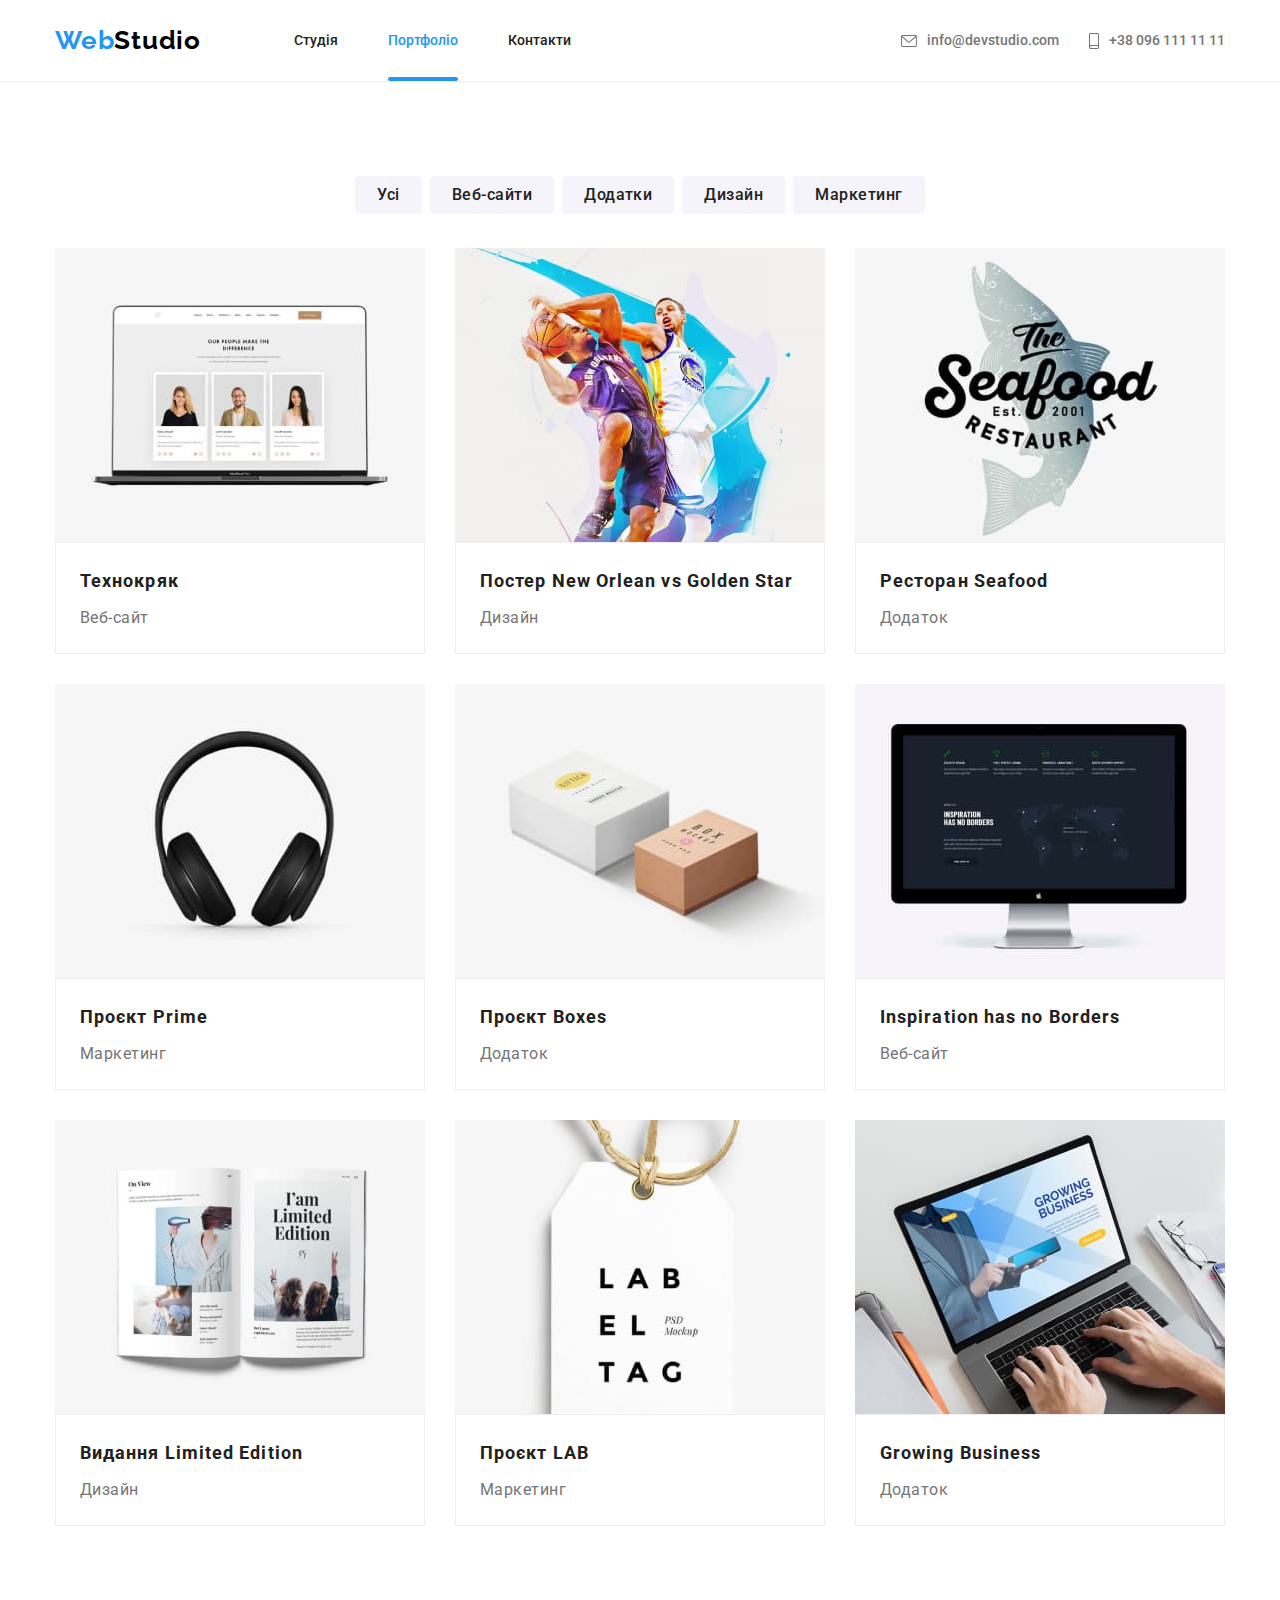
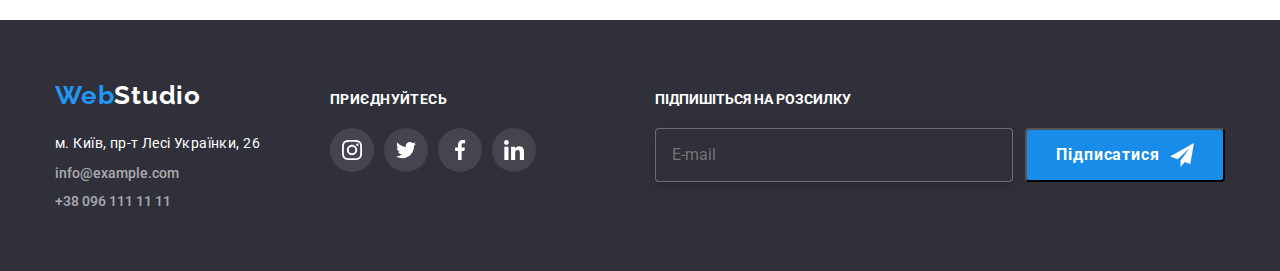
==== commit 89f2476d: "overlay" ====
--- a/portfolio.html
+++ b/portfolio.html
@@ -23,7 +23,7 @@
             <nav class="navigation">
                 <ul class="navigation-list list">
                     <li class="navigation-list__item"> <a href="./index.html">Студія</a></li>
-                    <li class="navigation-list__item"> <a href="./portfolio.html" class="navigation-list__link-current">Портфоліо</a></li>
+                    <li class="navigation-list__item"> <a href="./portfolio.html" class="link-current">Портфоліо</a></li>
                     <li class="navigation-list__item"> <a href="">Контакти</a></li>
                 </ul>
             </nav>
@@ -207,7 +207,7 @@
                     <ul class="footer-contacts-list">
                         <li class="footer-contacts-list__item list">
                             <a href="https://goo.gl/maps/eDtE6KMM95kPjkAP6" target="_blank" rel="noopener noreferrer"
-                                class="map-link link">м. Київ, пр-т Лесі Українки, 26</a>
+                                class="footer-contacts-list__link link">м. Київ, пр-т Лесі Українки, 26</a>
                         </li>
                         <li class="footer-contacts-list__item list">
                             <a href="mailto:info@example.com" class="footer-contact-link link">info@example.com</a>
@@ -222,28 +222,28 @@
                 <h2 class="footer-social__title">приєднуйтесь</h2>
                 <ul class="footer-social-list list">
                     <li class="footer-social-list__item">
-                        <a href="" class="footer-social-link social-link">
+                        <a href="" class="footer-social-list__link">
                             <svg class="footer-social-icon social-icon" width="20" height="20">
                                 <use href="./images/icons.svg#icon-instagram"></use>
                             </svg>
                         </a>
                     </li>
                     <li class="footer-social-list__item">
-                        <a href="" class="footer-social-link social-link">
+                        <a href="" class="footer-social-list__link">
                             <svg class="footer-social-icon social-icon" width="20" height="20">
                                 <use href="./images/icons.svg#icon-twitter"></use>
                             </svg>
                         </a>
                     </li>
                     <li class="footer-social-list__item">
-                        <a href="" class="footer-social-link social-link">
+                        <a href="" class="footer-social-list__link">
                             <svg class="footer-social-icon social-icon" width="20" height="20">
                                 <use href="./images/icons.svg#icon-facebook"></use>
                             </svg>
                         </a>
                     </li>
                     <li class="footer-social-list__item">
-                        <a href="" class="footer-social-link social-link">
+                        <a href="" class="footer-social-list__link">
                             <svg class="footer-social-icon social-icon" width="20" height="20">
                                 <use href="./images/icons.svg#icon-linkedin"></use>
                             </svg>
--- a/css/main.min.css
+++ b/css/main.min.css
@@ -1 +1 @@
-body{font-family:"Roboto",sans-serif;background-color:var(--primary-color);color:var(--title-color)}.list{list-style:none}p,h1,h2,h3,h4,h5,h6,ul{margin:0}ul{padding:0}img{display:block;max-width:100%;height:auto}.section{padding:94px 0}.container{width:1200px;padding:0 15px;margin:0 auto}.visually-hidden{position:absolute;white-space:nowrap;width:1px;height:1px;overflow:hidden;border:0;padding:0;clip:rect(0 0 0 0);-webkit-clip-path:inset(50%);clip-path:inset(50%);margin:-1px}.current{color:var(--accent-color)}.backdrop{position:fixed;top:0;left:0}.block-testimonials,.footer-social-link,.social-list__link,.contacts-list__link,.contacts-list__icon,.clients-list__logo,.subscribe-btn{display:-webkit-box;display:-ms-flexbox;display:flex;-webkit-box-pack:center;-ms-flex-pack:center;justify-content:center;-webkit-box-align:center;-ms-flex-align:center;align-items:center}.filters-btn,.modal-btn{cursor:pointer;text-align:center}.about-list__direction,.project-list-img-wrapper__overlay,.navigation-list .navigation-list__link-current::after{position:absolute;top:0;left:0}.project-list{display:-webkit-box;display:-ms-flexbox;display:flex;-ms-flex-wrap:wrap;flex-wrap:wrap}.page-header__header-logo{font-size:26px;font-weight:700;line-height:1.2;letter-spacing:.03em;font-family:Raleway;text-decoration:none;display:block;padding:25px 0}.header-logo{font-size:26px;font-weight:700;line-height:1.2;letter-spacing:.03em;font-family:Raleway;text-decoration:none;display:block}.logo-web{color:var(--accent-color)}.logo-studio{color:var(--secondary-color)}.footer-logo{font-size:26px;font-weight:700;line-height:1.2;letter-spacing:.03em;font-family:Raleway;text-decoration:none}.footer-web{color:var(--accent-color)}.footer-studio{color:var(--primary-color)}.contact-address{font-style:normal}.page-footer__contact-address{font-style:normal;margin-top:20px}.map-link{font-size:14px;line-height:1.71;letter-spacing:.03em;color:var(--primary-color);text-decoration:none;-webkit-transition:color 250ms cubic-bezier(0.4, 0, 0.2, 1);transition:color 250ms cubic-bezier(0.4, 0, 0.2, 1)}.map-link:hover,.map-link:focus{color:var(--accent-color)}.backdrop{width:100vw;height:100vh;background-color:rgba(0,0,0,.2);opacity:1;-webkit-transition:opacity 250ms cubic-bezier(0.4, 0, 0.2, 1),visibility 250ms cubic-bezier(0.4, 0, 0.2, 1);transition:opacity 250ms cubic-bezier(0.4, 0, 0.2, 1),visibility 250ms cubic-bezier(0.4, 0, 0.2, 1)}.backdrop.is-hidden .modal{-webkit-transform:translate(-50%, -50%) scale(0.7);transform:translate(-50%, -50%) scale(0.7)}.subscribe{margin-left:auto}.subscribe__text{font-size:14px;line-height:1.14;text-align:left;text-transform:uppercase;color:var(--primary-color);margin-bottom:20px}.form-subscribe{display:-webkit-box;display:-ms-flexbox;display:flex}.subscribe-input{-webkit-box-align:center;-ms-flex-align:center;align-items:center;color:rgba(255,255,255,.6);background-color:var(--first-background-color);border:1px solid rgba(255,255,255,.3);width:358px;padding:15px 16px;-webkit-filter:drop-shadow(0px 4px 4px rgba(0, 0, 0, 0.15));filter:drop-shadow(0px 4px 4px rgba(0, 0, 0, 0.15));border-radius:4px;margin-right:12px}.subscribe-btn{margin:0;min-width:200px;cursor:pointer;font-family:inherit;font-weight:700;font-size:16px;line-height:1.87;text-align:center;letter-spacing:.06em;color:var(--primary-color);background-color:var(--hero-button-background-color);padding:10px 28px;border-radius:4px;-webkit-transition:border 250ms cubic-bezier(0.4, 0, 0.2, 1),background-color 250ms cubic-bezier(0.4, 0, 0.2, 1),-webkit-box-shadow 250ms cubic-bezier(0.4, 0, 0.2, 1);transition:border 250ms cubic-bezier(0.4, 0, 0.2, 1),background-color 250ms cubic-bezier(0.4, 0, 0.2, 1),-webkit-box-shadow 250ms cubic-bezier(0.4, 0, 0.2, 1);transition:border 250ms cubic-bezier(0.4, 0, 0.2, 1),background-color 250ms cubic-bezier(0.4, 0, 0.2, 1),box-shadow 250ms cubic-bezier(0.4, 0, 0.2, 1);transition:border 250ms cubic-bezier(0.4, 0, 0.2, 1),background-color 250ms cubic-bezier(0.4, 0, 0.2, 1),box-shadow 250ms cubic-bezier(0.4, 0, 0.2, 1),-webkit-box-shadow 250ms cubic-bezier(0.4, 0, 0.2, 1)}.subscribe-btn:hover,.subscribe-btn:focus{background-color:var(--accent-color)}.icon-send{fill:currentColor;margin-left:10px}.modal{position:absolute;width:528px;height:581px;background:var(--primary-color);-webkit-box-shadow:0px 1px 3px rgba(0,0,0,.12),0px 1px 1px rgba(0,0,0,.14),0px 2px 1px rgba(0,0,0,.2);box-shadow:0px 1px 3px rgba(0,0,0,.12),0px 1px 1px rgba(0,0,0,.14),0px 2px 1px rgba(0,0,0,.2);border-radius:4px;top:50%;left:50%;-webkit-transform:scale(1) translate(-50%, -50%);transform:scale(1) translate(-50%, -50%);-webkit-transition:-webkit-transform 250ms cubic-bezier(0.4, 0, 0.2, 1);transition:-webkit-transform 250ms cubic-bezier(0.4, 0, 0.2, 1);transition:transform 250ms cubic-bezier(0.4, 0, 0.2, 1);transition:transform 250ms cubic-bezier(0.4, 0, 0.2, 1), -webkit-transform 250ms cubic-bezier(0.4, 0, 0.2, 1);padding:40px}.modal-close{width:30px;height:30px;display:-webkit-box;display:-ms-flexbox;display:flex;-webkit-box-align:center;-ms-flex-align:center;align-items:center;-webkit-box-pack:center;-ms-flex-pack:center;justify-content:center;position:absolute;top:8px;right:8px;padding:6px;color:var(--accent-color);background-color:var(--primary-color);border:1px solid rgba(0,0,0,.1);border-radius:50%;cursor:pointer;-webkit-transition:fill 250ms cubic-bezier(0.4, 0, 0.2, 1),border 250ms cubic-bezier(0.4, 0, 0.2, 1);transition:fill 250ms cubic-bezier(0.4, 0, 0.2, 1),border 250ms cubic-bezier(0.4, 0, 0.2, 1)}.modal-close:hover,.modal-close:focus{fill:currentColor;border:1px solid var(--accent-color)}.is-hidden{visibility:hidden;opacity:0;pointer-events:none}.modal-text{font-size:20px;font-weight:700;line-height:1.15;letter-spacing:.03em;position:relative;text-align:center;color:var(--title-color);margin-bottom:12px}.modal-form{display:block}.modal-icon{-webkit-transition:fill 250ms cubic-bezier(0.4, 0, 0.2, 1);transition:fill 250ms cubic-bezier(0.4, 0, 0.2, 1);position:absolute;top:50%;left:12px;-webkit-transform:translateY(-50%);transform:translateY(-50%);fill:var(--title-color)}.modal-btn{font-size:16px;font-weight:700;line-height:1.88;letter-spacing:.06em;display:block;margin:0 auto;font-family:inherit;padding:10px 52px;background-color:var(--accent-color);color:var(--primary-color);border-radius:4px;border:none}.modal-btn:hover{background-color:var(--hero-button-background-color);-webkit-box-shadow:0px 4px 4px rgba(0,0,0,.15);box-shadow:0px 4px 4px rgba(0,0,0,.15);-webkit-transition:-webkit-box-shadow 250ms cubic-bezier(0.4, 0, 0.2, 1);transition:-webkit-box-shadow 250ms cubic-bezier(0.4, 0, 0.2, 1);transition:box-shadow 250ms cubic-bezier(0.4, 0, 0.2, 1);transition:box-shadow 250ms cubic-bezier(0.4, 0, 0.2, 1), -webkit-box-shadow 250ms cubic-bezier(0.4, 0, 0.2, 1)}.agreement{margin-left:5px;-webkit-text-decoration-line:underline;text-decoration-line:underline;-webkit-text-decoration-skip-ink:none;text-decoration-skip-ink:none;color:var(--accent-color)}.clients__name{display:-webkit-box;display:-ms-flexbox;display:flex}.clients-list__item{width:172px;height:92px}.clients-list__logo{width:100%;height:100%;border:1px solid var(--our-clients-logo-color);border-radius:4px;-webkit-box-sizing:border-box;box-sizing:border-box;color:var(--our-clients-logo-color);padding:16px 32px;-webkit-transition:color 250ms cubic-bezier(0.4, 0, 0.2, 1),border 250ms cubic-bezier(0.4, 0, 0.2, 1);transition:color 250ms cubic-bezier(0.4, 0, 0.2, 1),border 250ms cubic-bezier(0.4, 0, 0.2, 1)}.clients-list__logo:hover,.clients-list__logo:focus{color:var(--accent-color);border:1px solid var(--accent-color)}.clients-list__item:not(:last-child){margin-right:30px}.clients-list__icon{fill:currentColor}.clients-list__icon:hover,.clients-list__icon:focus{color:var(--accent-color)}.contacts-list{display:-webkit-box;display:-ms-flexbox;display:flex;-webkit-box-align:center;-ms-flex-align:center;align-items:center;margin-left:auto}.contacts-list__item:not(:last-child){margin-right:30px}.contacts-list__icon{margin-right:10px;fill:currentColor;-webkit-transition:fill 250ms cubic-bezier(0.4, 0, 0.2, 1);transition:fill 250ms cubic-bezier(0.4, 0, 0.2, 1)}.contacts-list__icon:hover{fill:var(--accent-color)}.contact-item:not(:last-child){margin-right:50px}.contact-link:hover,.contact-link:focus{color:var(--accent-color)}.contacts-list__item a{font-weight:500;font-size:14px;line-height:1.14;color:var(--contacts-list-color);text-decoration:none;display:-webkit-box;display:-ms-flexbox;display:flex;padding:32px 0;-webkit-transition:color 250ms cubic-bezier(0.4, 0, 0.2, 1);transition:color 250ms cubic-bezier(0.4, 0, 0.2, 1)}.filters-list{display:-webkit-box;display:-ms-flexbox;display:flex;-webkit-box-pack:center;-ms-flex-pack:center;justify-content:center;margin-bottom:34px}.filters-list__item:not(:last-child){margin-right:8px}.filters-btn{font-size:16px;font-weight:500;line-height:1.62;letter-spacing:.03em;font-family:inherit;color:var(--title-color);background-color:var(--about-team-background-color);padding:6px 22px;border-radius:4px;border:none;-webkit-transition:color 250ms cubic-bezier(0.4, 0, 0.2, 1),background-color 250ms cubic-bezier(0.4, 0, 0.2, 1),-webkit-box-shadow 250ms cubic-bezier(0.4, 0, 0.2, 1);transition:color 250ms cubic-bezier(0.4, 0, 0.2, 1),background-color 250ms cubic-bezier(0.4, 0, 0.2, 1),-webkit-box-shadow 250ms cubic-bezier(0.4, 0, 0.2, 1);transition:color 250ms cubic-bezier(0.4, 0, 0.2, 1),background-color 250ms cubic-bezier(0.4, 0, 0.2, 1),box-shadow 250ms cubic-bezier(0.4, 0, 0.2, 1);transition:color 250ms cubic-bezier(0.4, 0, 0.2, 1),background-color 250ms cubic-bezier(0.4, 0, 0.2, 1),box-shadow 250ms cubic-bezier(0.4, 0, 0.2, 1),-webkit-box-shadow 250ms cubic-bezier(0.4, 0, 0.2, 1)}.filters-btn:hover,.filters-btn:focus{background-color:var(--accent-color);color:var(--primary-color);-webkit-box-shadow:0px 3px 1px rgba(0,0,0,.1),0px 1px 2px rgba(0,0,0,.08),0px 2px 2px rgba(0,0,0,.12);box-shadow:0px 3px 1px rgba(0,0,0,.1),0px 1px 2px rgba(0,0,0,.08),0px 2px 2px rgba(0,0,0,.12)}.page-footer{background-color:var(--first-background-color);padding:60px 0}.footer-content{display:-webkit-box;display:-ms-flexbox;display:flex;-webkit-box-align:baseline;-ms-flex-align:baseline;align-items:baseline}.footer-contacts-list{display:block}.footer-contact-link{font-weight:500;font-size:14px;line-height:1.33;color:var(--footer-contact-color);text-decoration:none;-webkit-transition:color 250ms cubic-bezier(0.4, 0, 0.2, 1);transition:color 250ms cubic-bezier(0.4, 0, 0.2, 1)}.footer-contact-link:hover,.footer-contact-link:focus{color:var(--accent-color)}.footer-contacts-list__item+.footer-contacts-list__item{margin-top:9px}.page-header{border-bottom:1px solid var(--border-bottom-color)}.header-container{display:-webkit-box;display:-ms-flexbox;display:flex;-webkit-box-align:center;-ms-flex-align:center;align-items:center}.hero{background-color:var(--first-background-color);padding:200px 0;text-align:center;background-image:-webkit-gradient(linear, left top, left bottom, from(rgba(47, 48, 58, 0.4)), to(rgba(47, 48, 58, 0.4))),url(../images/hero-image.jpg);background-image:linear-gradient(rgba(47, 48, 58, 0.4), rgba(47, 48, 58, 0.4)),url(../images/hero-image.jpg);background-position:center;background-repeat:no-repeat;background-size:cover;max-width:1600px;margin:0 auto}.hero__text{font-size:44px;font-weight:900;line-height:1.36;letter-spacing:.06em;text-align:center;text-transform:uppercase;color:var(--primary-color);margin:0 auto 30px;width:696px}.hero-btn{font-size:16px;font-weight:700;line-height:1.88;letter-spacing:.06em;cursor:pointer;font-family:inherit;padding:10px 32px;background-color:var(--hero-button-background-color);color:var(--primary-color);border-radius:4px;border-color:rgba(0,0,0,0);-webkit-box-shadow:0px 4px 4px rgba(0,0,0,.15);box-shadow:0px 4px 4px rgba(0,0,0,.15)}.hero-btn:hover,.hero-btn:focus{background-color:var(--accent-color);color:var(--primary-color)}.navigation{margin-left:93px}.navigation-list{display:-webkit-box;display:-ms-flexbox;display:flex;-webkit-box-align:center;-ms-flex-align:center;align-items:center}.navigation-list .navigation-list__link-current{color:var(--accent-color)}.navigation-list__item a{font-weight:500;font-size:14px;line-height:1.14;color:var(--title-color);text-decoration:none;display:block;padding:32px 0;position:relative;-webkit-transition:color 250ms cubic-bezier(0.4, 0, 0.2, 1);transition:color 250ms cubic-bezier(0.4, 0, 0.2, 1)}.navigation-list .navigation-list__item:not(:last-child){margin-right:50px}.navigation-list .navigation-list__link-current::after{width:100%;height:4px;content:"";display:block;border-radius:2px;background-color:var(--accent-color)}.navigation-list a:hover,.navigation-list a:focus,.contact-detail a:hover,.contact-detail a:focus,.contacts-list a:hover,.contacts-list a:focus{color:var(--accent-color)}.project-list__item{background:var(--primary-color);-webkit-box-sizing:border-box;box-sizing:border-box;-webkit-transition:-webkit-box-shadow 250ms cubic-bezier(0.4, 0, 0.2, 1);transition:-webkit-box-shadow 250ms cubic-bezier(0.4, 0, 0.2, 1);transition:box-shadow 250ms cubic-bezier(0.4, 0, 0.2, 1);transition:box-shadow 250ms cubic-bezier(0.4, 0, 0.2, 1), -webkit-box-shadow 250ms cubic-bezier(0.4, 0, 0.2, 1)}.project-list__item:not(:nth-child(3n)){margin-right:30px}.project-list__item:not(:nth-last-child(-n+3)){margin-bottom:30px}.project-list__link{display:block;text-decoration:none;-webkit-transition:-webkit-box-shadow 250ms cubic-bezier(0.4, 0, 0.2, 1);transition:-webkit-box-shadow 250ms cubic-bezier(0.4, 0, 0.2, 1);transition:box-shadow 250ms cubic-bezier(0.4, 0, 0.2, 1);transition:box-shadow 250ms cubic-bezier(0.4, 0, 0.2, 1), -webkit-box-shadow 250ms cubic-bezier(0.4, 0, 0.2, 1)}.project-list__link:hover,.project-list__link:focus{-webkit-box-shadow:0px 1px 1px rgba(0,0,0,.12),0px 4px 4px rgba(0,0,0,.06),1px 4px 6px rgba(0,0,0,.16);box-shadow:0px 1px 1px rgba(0,0,0,.12),0px 4px 4px rgba(0,0,0,.06),1px 4px 6px rgba(0,0,0,.16)}.project-list-content{padding:20px 24px;border-top:none;border:1px solid var(--border-solid-color)}.project-content__name{font-size:18px;font-weight:700;line-height:2;letter-spacing:.06em;color:var(--title-color)}.project-content__type{line-height:1.88;letter-spacing:.03em;color:var(--contacts-list-color);margin-top:4px}.project-list-img-wrapper{position:relative;overflow:hidden}.project-list-img-wrapper__overlay{width:100%;height:100%;font-size:18px;line-height:1.56;letter-spacing:.03em;color:var(--primary-color);padding:63px 24px;background-color:rgba(33,150,243,.9);overflow:auto;-webkit-transform:translateY(100%);transform:translateY(100%);-webkit-transition:-webkit-transform 250ms cubic-bezier(0.4, 0, 0.2, 1);transition:-webkit-transform 250ms cubic-bezier(0.4, 0, 0.2, 1);transition:transform 250ms cubic-bezier(0.4, 0, 0.2, 1);transition:transform 250ms cubic-bezier(0.4, 0, 0.2, 1), -webkit-transform 250ms cubic-bezier(0.4, 0, 0.2, 1)}.project-list-img-wrapper__overlay:hover .project-list-img-wrapper__overlay,.project-list-img-wrapper__overlay:focus .project-list-img-wrapper__overlay{-webkit-transform:translateY(0%);transform:translateY(0%)}.social-list{display:-webkit-box;display:-ms-flexbox;display:flex;-webkit-box-pack:center;-ms-flex-pack:center;justify-content:center;margin-top:16px}.social-list__item{width:44px;height:44px;background-color:var(--primary-color)}.social-list__item+.social-list__item{margin-left:10px}.social-list__link{width:100%;height:100%;color:var(--our-clients-logo-color);border-radius:50%;background-color:var(--primary-color);-webkit-transition:color 250ms cubic-bezier(0.4, 0, 0.2, 1),background-color 250ms cubic-bezier(0.4, 0, 0.2, 1);transition:color 250ms cubic-bezier(0.4, 0, 0.2, 1),background-color 250ms cubic-bezier(0.4, 0, 0.2, 1)}.social-list__link:hover,.social-list__link:focus{background-color:var(--accent-color);color:var(--primary-color)}.social-icon{fill:currentColor}.footer-social{margin-left:70px}.footer-social__title{font-size:14px;line-height:1.14;text-align:left;letter-spacing:3%;text-transform:uppercase;color:var(--primary-color);margin-bottom:20px}.footer-social-list{display:-webkit-box;display:-ms-flexbox;display:flex;padding:0}.footer-social-list__item{width:44px;height:44px}.footer-social-list__item:not(:last-child){margin-right:10px}.footer-social-icon{fill:currentColor}.footer-social-link{width:100%;height:100%;color:var(--primary-color);border-radius:50%;background-color:rgba(255,255,255,.1)}.team{background-color:var(--about-team-background-color)}.team-list__item{-webkit-box-shadow:0px 1px 3px rgba(0,0,0,.12),0px 1px 1px rgba(0,0,0,.14),0px 2px 1px rgba(0,0,0,.2);box-shadow:0px 1px 3px rgba(0,0,0,.12),0px 1px 1px rgba(0,0,0,.14),0px 2px 1px rgba(0,0,0,.2);border-radius:0px 0px 4px 4px;background-color:var(--primary-color)}.team-list__item:not(:last-child){margin-right:30px}.team-list__description{text-align:center;padding:30px 0}.team-list__names{font-size:16px;font-weight:500;line-height:1.18;letter-spacing:.03em;text-align:center;color:var(--title-color);margin-bottom:10px}.team-list__jobs{line-height:1.18;text-align:center;letter-spacing:.03em;color:var(--contacts-list-color)}.team__name{font-size:36px;font-weight:700;line-height:1.16;letter-spacing:.03em;text-align:center;color:var(--title-color);margin-bottom:50px}.testimonials-list{display:-webkit-box;display:-ms-flexbox;display:flex}.testionials.item{font-size:14px;font-weight:400;line-height:1.71;letter-spacing:.03em;color:var(--contacts-list-color);-webkit-box-align:center;-ms-flex-align:center;align-items:center}.testimonials-list__item:not(:last-child){margin-right:30px}.block-testimonials{background-color:var(--about-team-background-color);height:120px;margin-bottom:30px;border-radius:4px}.block-testimonials__icons{-webkit-box-align:center;-ms-flex-align:center;align-items:center}.testimonials-list__text{font-size:14px;font-weight:700;line-height:1.14;letter-spacing:.03em;text-transform:uppercase;color:var(--title-color);margin:0 0 10px 0}.testimonials-list__description{font-size:14px;line-height:1.71;letter-spacing:.03em;color:var(--contacts-list-color);width:270px}.about-projects{padding:0 0 94px 0}.about__name{font-size:36px;font-weight:700;line-height:1.16;letter-spacing:.03em;text-align:center;color:var(--title-color);margin-bottom:50px}.about-list{display:-webkit-box;display:-ms-flexbox;display:flex}.about-list__item{position:relative;-webkit-box-align:center;-ms-flex-align:center;align-items:center}.about-list__item:not(:last-child){margin-right:30px}.about-list__direction{display:-webkit-box;display:-ms-flexbox;display:flex;-webkit-box-pack:center;-ms-flex-pack:center;justify-content:center;width:100%;padding:27px 0;background:rgba(47,48,58,.8)}.about-list__direction-text{color:var(--primary-color);font-size:14px;font-weight:700;line-height:1.14;letter-spacing:.03em;text-transform:uppercase}/*# sourceMappingURL=main.min.css.map */+body{font-family:"Roboto",sans-serif;background-color:var(--primary-color);color:var(--title-color)}.list{list-style:none}p,h1,h2,h3,h4,h5,h6,ul{margin:0}ul{padding:0}img{display:block;max-width:100%;height:auto}.section{padding:94px 0}.container{width:1200px;padding:0 15px;margin:0 auto}.visually-hidden{position:absolute;white-space:nowrap;width:1px;height:1px;overflow:hidden;border:0;padding:0;clip:rect(0 0 0 0);-webkit-clip-path:inset(50%);clip-path:inset(50%);margin:-1px}.current{color:var(--accent-color)}.backdrop{position:fixed;top:0;left:0}.block-testimonials,.social-list__link,.footer-social-list__link,.contacts-list__link,.contacts-list__icon,.clients-list__logo,.subscribe-btn{display:-webkit-box;display:-ms-flexbox;display:flex;-webkit-box-pack:center;-ms-flex-pack:center;justify-content:center;-webkit-box-align:center;-ms-flex-align:center;align-items:center}.filters-btn,.modal-btn{cursor:pointer;text-align:center}.project-list-img-wrapper__overlay{position:absolute;top:0;left:0}.project-list{display:-webkit-box;display:-ms-flexbox;display:flex;-ms-flex-wrap:wrap;flex-wrap:wrap}.page-header__header-logo{font-size:26px;font-weight:700;line-height:1.2;letter-spacing:.03em;font-family:Raleway;text-decoration:none;display:block;padding:25px 0}.header-logo{font-size:26px;font-weight:700;line-height:1.2;letter-spacing:.03em;font-family:Raleway;text-decoration:none;display:block}.logo-web{color:#2196f3}.logo-studio{color:#000}.footer-logo{font-size:26px;font-weight:700;line-height:1.2;letter-spacing:.03em;font-family:Raleway;text-decoration:none}.footer-web{color:#2196f3}.footer-studio{color:#fff}.contact-address{font-style:normal}.page-footer__contact-address{font-style:normal;margin-top:20px}.map-link{font-size:14px;line-height:1.71;letter-spacing:.03em;color:#fff;text-decoration:none;-webkit-transition:color 250ms cubic-bezier(0.4, 0, 0.2, 1);transition:color 250ms cubic-bezier(0.4, 0, 0.2, 1)}.map-link:hover,.map-link:focus{color:#2196f3}.backdrop{width:100vw;height:100vh;background-color:rgba(0,0,0,.2);opacity:1;-webkit-transition:opacity 250ms cubic-bezier(0.4, 0, 0.2, 1),visibility 250ms cubic-bezier(0.4, 0, 0.2, 1);transition:opacity 250ms cubic-bezier(0.4, 0, 0.2, 1),visibility 250ms cubic-bezier(0.4, 0, 0.2, 1)}.backdrop.is-hidden .modal{-webkit-transform:translate(-50%, -50%) scale(0.7);transform:translate(-50%, -50%) scale(0.7)}.subscribe{margin-left:auto}.subscribe__text{font-size:14px;line-height:1.14;text-align:left;text-transform:uppercase;color:#fff;margin-bottom:20px}.form-subscribe{display:-webkit-box;display:-ms-flexbox;display:flex}.subscribe-input{-webkit-box-align:center;-ms-flex-align:center;align-items:center;color:rgba(255,255,255,.6);background-color:#2f303a;border:1px solid rgba(255,255,255,.3);width:358px;padding:15px 16px;-webkit-filter:drop-shadow(0px 4px 4px rgba(0, 0, 0, 0.15));filter:drop-shadow(0px 4px 4px rgba(0, 0, 0, 0.15));border-radius:4px;margin-right:12px}.subscribe-btn{margin:0;min-width:200px;cursor:pointer;font-family:inherit;font-weight:700;font-size:16px;line-height:1.87;text-align:center;letter-spacing:.06em;color:#fff;background-color:#188ce8;padding:10px 28px;border-radius:4px;-webkit-transition:border 250ms cubic-bezier(0.4, 0, 0.2, 1),background-color 250ms cubic-bezier(0.4, 0, 0.2, 1),-webkit-box-shadow 250ms cubic-bezier(0.4, 0, 0.2, 1);transition:border 250ms cubic-bezier(0.4, 0, 0.2, 1),background-color 250ms cubic-bezier(0.4, 0, 0.2, 1),-webkit-box-shadow 250ms cubic-bezier(0.4, 0, 0.2, 1);transition:border 250ms cubic-bezier(0.4, 0, 0.2, 1),background-color 250ms cubic-bezier(0.4, 0, 0.2, 1),box-shadow 250ms cubic-bezier(0.4, 0, 0.2, 1);transition:border 250ms cubic-bezier(0.4, 0, 0.2, 1),background-color 250ms cubic-bezier(0.4, 0, 0.2, 1),box-shadow 250ms cubic-bezier(0.4, 0, 0.2, 1),-webkit-box-shadow 250ms cubic-bezier(0.4, 0, 0.2, 1)}.subscribe-btn:hover,.subscribe-btn:focus{background-color:#2196f3}.icon-send{fill:currentColor;margin-left:10px}.modal{position:absolute;width:528px;height:581px;background:#fff;-webkit-box-shadow:0px 1px 3px rgba(0,0,0,.12),0px 1px 1px rgba(0,0,0,.14),0px 2px 1px rgba(0,0,0,.2);box-shadow:0px 1px 3px rgba(0,0,0,.12),0px 1px 1px rgba(0,0,0,.14),0px 2px 1px rgba(0,0,0,.2);border-radius:4px;top:50%;left:50%;-webkit-transform:scale(1) translate(-50%, -50%);transform:scale(1) translate(-50%, -50%);-webkit-transition:-webkit-transform 250ms cubic-bezier(0.4, 0, 0.2, 1);transition:-webkit-transform 250ms cubic-bezier(0.4, 0, 0.2, 1);transition:transform 250ms cubic-bezier(0.4, 0, 0.2, 1);transition:transform 250ms cubic-bezier(0.4, 0, 0.2, 1), -webkit-transform 250ms cubic-bezier(0.4, 0, 0.2, 1);padding:40px}.modal-close{width:30px;height:30px;display:-webkit-box;display:-ms-flexbox;display:flex;-webkit-box-align:center;-ms-flex-align:center;align-items:center;-webkit-box-pack:center;-ms-flex-pack:center;justify-content:center;position:absolute;top:8px;right:8px;padding:6px;color:#2196f3;background-color:var(--primary-color);border:1px solid rgba(0,0,0,.1);border-radius:50%;cursor:pointer;-webkit-transition:fill 250ms cubic-bezier(0.4, 0, 0.2, 1),border 250ms cubic-bezier(0.4, 0, 0.2, 1);transition:fill 250ms cubic-bezier(0.4, 0, 0.2, 1),border 250ms cubic-bezier(0.4, 0, 0.2, 1)}.modal-close:hover,.modal-close:focus{fill:currentColor;border:1px solid #2196f3}.is-hidden{visibility:hidden;opacity:0;pointer-events:none}.modal-text{font-size:20px;font-weight:700;line-height:1.15;letter-spacing:.03em;position:relative;text-align:center;color:#212121;margin-bottom:12px}.modal-form{display:block}.modal-icon{-webkit-transition:fill 250ms cubic-bezier(0.4, 0, 0.2, 1);transition:fill 250ms cubic-bezier(0.4, 0, 0.2, 1);position:absolute;top:50%;left:12px;-webkit-transform:translateY(-50%);transform:translateY(-50%);fill:var(--title-color)}.modal-btn{font-size:16px;font-weight:700;line-height:1.88;letter-spacing:.06em;display:block;margin:0 auto;font-family:inherit;padding:10px 52px;background-color:#2196f3;color:#fff;border-radius:4px;border:none}.modal-btn:hover{background-color:#188ce8;-webkit-box-shadow:0px 4px 4px rgba(0,0,0,.15);box-shadow:0px 4px 4px rgba(0,0,0,.15);-webkit-transition:-webkit-box-shadow 250ms cubic-bezier(0.4, 0, 0.2, 1);transition:-webkit-box-shadow 250ms cubic-bezier(0.4, 0, 0.2, 1);transition:box-shadow 250ms cubic-bezier(0.4, 0, 0.2, 1);transition:box-shadow 250ms cubic-bezier(0.4, 0, 0.2, 1), -webkit-box-shadow 250ms cubic-bezier(0.4, 0, 0.2, 1)}.agreement{margin-left:5px;-webkit-text-decoration-line:underline;text-decoration-line:underline;-webkit-text-decoration-skip-ink:none;text-decoration-skip-ink:none;color:#2196f3}.clients__name{font-weight:700;font-size:36px;line-height:1.16;text-align:center;letter-spacing:.03em;color:var(--title-color);margin-bottom:50px}.clients-list{display:-webkit-box;display:-ms-flexbox;display:flex}.clients-list__item{width:172px;height:92px}.clients-list__logo{width:100%;height:100%;border:1px solid #afb1b8;border-radius:4px;-webkit-box-sizing:border-box;box-sizing:border-box;color:#afb1b8;padding:16px 32px;-webkit-transition:color 250ms cubic-bezier(0.4, 0, 0.2, 1),border 250ms cubic-bezier(0.4, 0, 0.2, 1);transition:color 250ms cubic-bezier(0.4, 0, 0.2, 1),border 250ms cubic-bezier(0.4, 0, 0.2, 1)}.clients-list__logo:hover,.clients-list__logo:focus{color:#2196f3;border:1px solid #2196f3}.clients-list__item:not(:last-child){margin-right:30px}.clients-list__icon{fill:currentColor}.clients-list__icon:hover,.clients-list__icon:focus{color:#2196f3}.contacts-list{display:-webkit-box;display:-ms-flexbox;display:flex;-webkit-box-align:center;-ms-flex-align:center;align-items:center;margin-left:auto}.contacts-list a:hover,.contacts-list a:focus{color:#2196f3}.contacts-list__item:not(:last-child){margin-right:30px}.contacts-list__icon{margin-right:10px;fill:currentColor;-webkit-transition:fill 250ms cubic-bezier(0.4, 0, 0.2, 1);transition:fill 250ms cubic-bezier(0.4, 0, 0.2, 1)}.contacts-list__icon:hover{fill:#2196f3}.contact-item:not(:last-child){margin-right:50px}.contact-link:hover,.contact-link:focus{color:#2196f3}.contacts-list__item a{font-weight:500;font-size:14px;line-height:1.14;color:#757575;text-decoration:none;display:-webkit-box;display:-ms-flexbox;display:flex;padding:32px 0;-webkit-transition:color 250ms cubic-bezier(0.4, 0, 0.2, 1);transition:color 250ms cubic-bezier(0.4, 0, 0.2, 1)}.filters-list{display:-webkit-box;display:-ms-flexbox;display:flex;-webkit-box-pack:center;-ms-flex-pack:center;justify-content:center;margin-bottom:34px}.filters-list__item:not(:last-child){margin-right:8px}.filters-btn{font-size:16px;font-weight:500;line-height:1.62;letter-spacing:.03em;font-family:inherit;color:#212121;background-color:#f5f4fa;padding:6px 22px;border-radius:4px;border:none;-webkit-transition:color 250ms cubic-bezier(0.4, 0, 0.2, 1),background-color 250ms cubic-bezier(0.4, 0, 0.2, 1),-webkit-box-shadow 250ms cubic-bezier(0.4, 0, 0.2, 1);transition:color 250ms cubic-bezier(0.4, 0, 0.2, 1),background-color 250ms cubic-bezier(0.4, 0, 0.2, 1),-webkit-box-shadow 250ms cubic-bezier(0.4, 0, 0.2, 1);transition:color 250ms cubic-bezier(0.4, 0, 0.2, 1),background-color 250ms cubic-bezier(0.4, 0, 0.2, 1),box-shadow 250ms cubic-bezier(0.4, 0, 0.2, 1);transition:color 250ms cubic-bezier(0.4, 0, 0.2, 1),background-color 250ms cubic-bezier(0.4, 0, 0.2, 1),box-shadow 250ms cubic-bezier(0.4, 0, 0.2, 1),-webkit-box-shadow 250ms cubic-bezier(0.4, 0, 0.2, 1)}.filters-btn:hover,.filters-btn:focus{background-color:#2196f3;color:#fff;-webkit-box-shadow:0px 3px 1px rgba(0,0,0,.1),0px 1px 2px rgba(0,0,0,.08),0px 2px 2px rgba(0,0,0,.12);box-shadow:0px 3px 1px rgba(0,0,0,.1),0px 1px 2px rgba(0,0,0,.08),0px 2px 2px rgba(0,0,0,.12)}.page-footer{background-color:#2f303a;padding:60px 0}.footer-content{display:-webkit-box;display:-ms-flexbox;display:flex;-webkit-box-align:baseline;-ms-flex-align:baseline;align-items:baseline}.footer-contacts-list{display:block}.footer-contact-link{font-weight:500;font-size:14px;line-height:1.33;color:rgba(255,255,255,.6);text-decoration:none;-webkit-transition:color 250ms cubic-bezier(0.4, 0, 0.2, 1);transition:color 250ms cubic-bezier(0.4, 0, 0.2, 1)}.footer-contact-link:hover,.footer-contact-link:focus{color:#2196f3}.contact-address{font-style:normal;margin-top:20px}.footer-contacts-list__link{font-size:14px;line-height:1.71;letter-spacing:.03em;color:#fff;text-decoration:none;-webkit-transition:color 250ms cubic-bezier(0.4, 0, 0.2, 1);transition:color 250ms cubic-bezier(0.4, 0, 0.2, 1)}.footer-contacts-list__link:hover,.footer-contacts-list__link:focus{color:#2196f3}.footer-contacts-list__item+.footer-contacts-list__item{margin-top:9px}.page-header{border-bottom:1px solid #ececec}.header-container{display:-webkit-box;display:-ms-flexbox;display:flex;-webkit-box-align:center;-ms-flex-align:center;align-items:center}.hero{background-color:#2f303a;padding:200px 0;text-align:center;background-image:-webkit-gradient(linear, left top, left bottom, from(rgba(47, 48, 58, 0.4)), to(rgba(47, 48, 58, 0.4))),url(../images/hero-image.jpg);background-image:linear-gradient(rgba(47, 48, 58, 0.4), rgba(47, 48, 58, 0.4)),url(../images/hero-image.jpg);background-position:center;background-repeat:no-repeat;background-size:cover;max-width:1600px;margin:0 auto}.hero__text{font-size:44px;font-weight:900;line-height:1.36;letter-spacing:.06em;text-align:center;text-transform:uppercase;color:#fff;margin:0 auto 30px;width:696px}.hero-btn{font-size:16px;font-weight:700;line-height:1.88;letter-spacing:.06em;cursor:pointer;font-family:inherit;padding:10px 32px;background-color:#188ce8;color:#fff;border-radius:4px;border-color:rgba(0,0,0,0);-webkit-box-shadow:0px 4px 4px rgba(0,0,0,.15);box-shadow:0px 4px 4px rgba(0,0,0,.15)}.hero-btn:hover,.hero-btn:focus{background-color:#2196f3;color:#fff}.navigation{margin-left:93px}.navigation-list{display:-webkit-box;display:-ms-flexbox;display:flex;-webkit-box-align:center;-ms-flex-align:center;align-items:center}.navigation-list a:hover,.navigation-list a:focus{color:#2196f3}.navigation-list .link-current{color:#2196f3}.navigation-list__item a{font-weight:500;font-size:14px;line-height:1.14;color:#212121;text-decoration:none;display:block;padding:32px 0;position:relative;-webkit-transition:color 250ms cubic-bezier(0.4, 0, 0.2, 1);transition:color 250ms cubic-bezier(0.4, 0, 0.2, 1)}.navigation-list .navigation-list__item:not(:last-child){margin-right:50px}.navigation-list .link-current::after{content:"";display:block;width:100%;height:4px;position:absolute;bottom:0;left:0;border-radius:2px;background-color:#2196f3}.project-list__item{background:#fff;-webkit-box-sizing:border-box;box-sizing:border-box;-webkit-transition:-webkit-box-shadow 250ms cubic-bezier(0.4, 0, 0.2, 1);transition:-webkit-box-shadow 250ms cubic-bezier(0.4, 0, 0.2, 1);transition:box-shadow 250ms cubic-bezier(0.4, 0, 0.2, 1);transition:box-shadow 250ms cubic-bezier(0.4, 0, 0.2, 1), -webkit-box-shadow 250ms cubic-bezier(0.4, 0, 0.2, 1)}.project-list__item:not(:nth-child(3n)){margin-right:30px}.project-list__item:not(:nth-last-child(-n+3)){margin-bottom:30px}.project-list__link{display:block;text-decoration:none;-webkit-transition:-webkit-box-shadow 250ms cubic-bezier(0.4, 0, 0.2, 1);transition:-webkit-box-shadow 250ms cubic-bezier(0.4, 0, 0.2, 1);transition:box-shadow 250ms cubic-bezier(0.4, 0, 0.2, 1);transition:box-shadow 250ms cubic-bezier(0.4, 0, 0.2, 1), -webkit-box-shadow 250ms cubic-bezier(0.4, 0, 0.2, 1)}.project-list__link:hover,.project-list__link:focus{-webkit-box-shadow:0px 1px 1px rgba(0,0,0,.12),0px 4px 4px rgba(0,0,0,.06),1px 4px 6px rgba(0,0,0,.16);box-shadow:0px 1px 1px rgba(0,0,0,.12),0px 4px 4px rgba(0,0,0,.06),1px 4px 6px rgba(0,0,0,.16)}.project-content{padding:20px 24px;border-top:none;border:1px solid #eee}.project-content__name{font-size:18px;font-weight:700;line-height:2;letter-spacing:.06em;color:#212121}.project-content__type{line-height:1.88;letter-spacing:.03em;color:#757575;margin-top:4px}.project-list-img-wrapper{position:relative;overflow:hidden}.project-list-img-wrapper__overlay{width:100%;height:100%;font-size:18px;line-height:1.56;letter-spacing:.03em;color:#fff;padding:63px 24px;background-color:rgba(33,150,243,.9);overflow:auto;-webkit-transform:translateY(100%);transform:translateY(100%);-webkit-transition:-webkit-transform 250ms cubic-bezier(0.4, 0, 0.2, 1);transition:-webkit-transform 250ms cubic-bezier(0.4, 0, 0.2, 1);transition:transform 250ms cubic-bezier(0.4, 0, 0.2, 1);transition:transform 250ms cubic-bezier(0.4, 0, 0.2, 1), -webkit-transform 250ms cubic-bezier(0.4, 0, 0.2, 1)}.project-list__link:hover .project-list-img-wrapper__overlay,.project-list__link:focus .project-list-img-wrapper__overlay{-webkit-transform:translateY(0%);transform:translateY(0%)}.footer-social{margin-left:70px}.footer-social__title{font-size:14px;line-height:1.14;text-align:left;letter-spacing:.03em;text-transform:uppercase;color:#fff;margin-bottom:20px}.footer-social-list{display:-webkit-box;display:-ms-flexbox;display:flex;padding:0}.footer-social-list__item{width:44px;height:44px}.footer-social-list__item:not(:last-child){margin-right:10px}.footer-social-list__icon{fill:currentColor}.social-icon{fill:currentColor}.footer-social-list__link{width:100%;height:100%;color:#fff;border-radius:50%;background-color:rgba(255,255,255,.1)}.footer-social-list__link:hover,.footer-social-list__link:focus{background-color:#2196f3;color:#fff}.team{background-color:#f5f4fa}.team__name{font-size:36px;font-weight:700;line-height:1.16;letter-spacing:.03em;text-align:center;color:#212121;margin-bottom:50px}.team-list{display:-webkit-box;display:-ms-flexbox;display:flex}.team-list__item{-webkit-box-shadow:0px 1px 3px rgba(0,0,0,.12),0px 1px 1px rgba(0,0,0,.14),0px 2px 1px rgba(0,0,0,.2);box-shadow:0px 1px 3px rgba(0,0,0,.12),0px 1px 1px rgba(0,0,0,.14),0px 2px 1px rgba(0,0,0,.2);border-radius:0px 0px 4px 4px;background-color:#fff}.team-list__item:not(:last-child){margin-right:30px}.team-list__description{text-align:center;padding:30px 0}.team-list__names{font-size:16px;font-weight:500;line-height:1.18;letter-spacing:.03em;text-align:center;color:#212121;margin-bottom:10px}.team-list__jobs{line-height:1.18;text-align:center;letter-spacing:.03em;color:#757575}.social-list{display:-webkit-box;display:-ms-flexbox;display:flex;-webkit-box-pack:center;-ms-flex-pack:center;justify-content:center;margin-top:16px}.social-list__item{width:44px;height:44px;background-color:#fff}.social-list__item+.social-list__item{margin-left:10px}.social-list__link{width:100%;height:100%;color:#afb1b8;border-radius:50%;background-color:#fff;-webkit-transition:color 250ms cubic-bezier(0.4, 0, 0.2, 1),background-color 250ms cubic-bezier(0.4, 0, 0.2, 1);transition:color 250ms cubic-bezier(0.4, 0, 0.2, 1),background-color 250ms cubic-bezier(0.4, 0, 0.2, 1)}.social-list__link:hover,.social-list__link:focus{background-color:#2196f3;color:#fff}.social-list__icon{fill:currentColor}.testimonials-list{display:-webkit-box;display:-ms-flexbox;display:flex}.testionials.item{font-size:14px;font-weight:400;line-height:1.71;letter-spacing:.03em;color:#757575;-webkit-box-align:center;-ms-flex-align:center;align-items:center}.testimonials-list__item:not(:last-child){margin-right:30px}.block-testimonials{background-color:#f5f4fa;height:120px;margin-bottom:30px;border-radius:4px}.block-testimonials__icons{-webkit-box-align:center;-ms-flex-align:center;align-items:center}.testimonials-list__text{font-size:14px;font-weight:700;line-height:1.14;letter-spacing:.03em;text-transform:uppercase;color:#212121;margin:0 0 10px 0}.testimonials-list__description{font-size:14px;line-height:1.71;letter-spacing:.03em;color:#757575;width:270px}.about-projects{padding:0 0 94px 0}.about__name{font-size:36px;font-weight:700;line-height:1.16;letter-spacing:.03em;text-align:center;color:#212121;margin-bottom:50px}.about-list{display:-webkit-box;display:-ms-flexbox;display:flex}.about-list__item{position:relative;-webkit-box-align:center;-ms-flex-align:center;align-items:center}.about-list__item:not(:last-child){margin-right:30px}.about-list__direction{display:-webkit-box;display:-ms-flexbox;display:flex;-webkit-box-pack:center;-ms-flex-pack:center;justify-content:center;width:100%;padding:27px 0;background:rgba(47,48,58,.8);position:absolute;left:0;bottom:0}.about-list__direction-text{color:#fff;font-size:14px;font-weight:700;line-height:1.14;letter-spacing:.03em;text-transform:uppercase}/*# sourceMappingURL=main.min.css.map */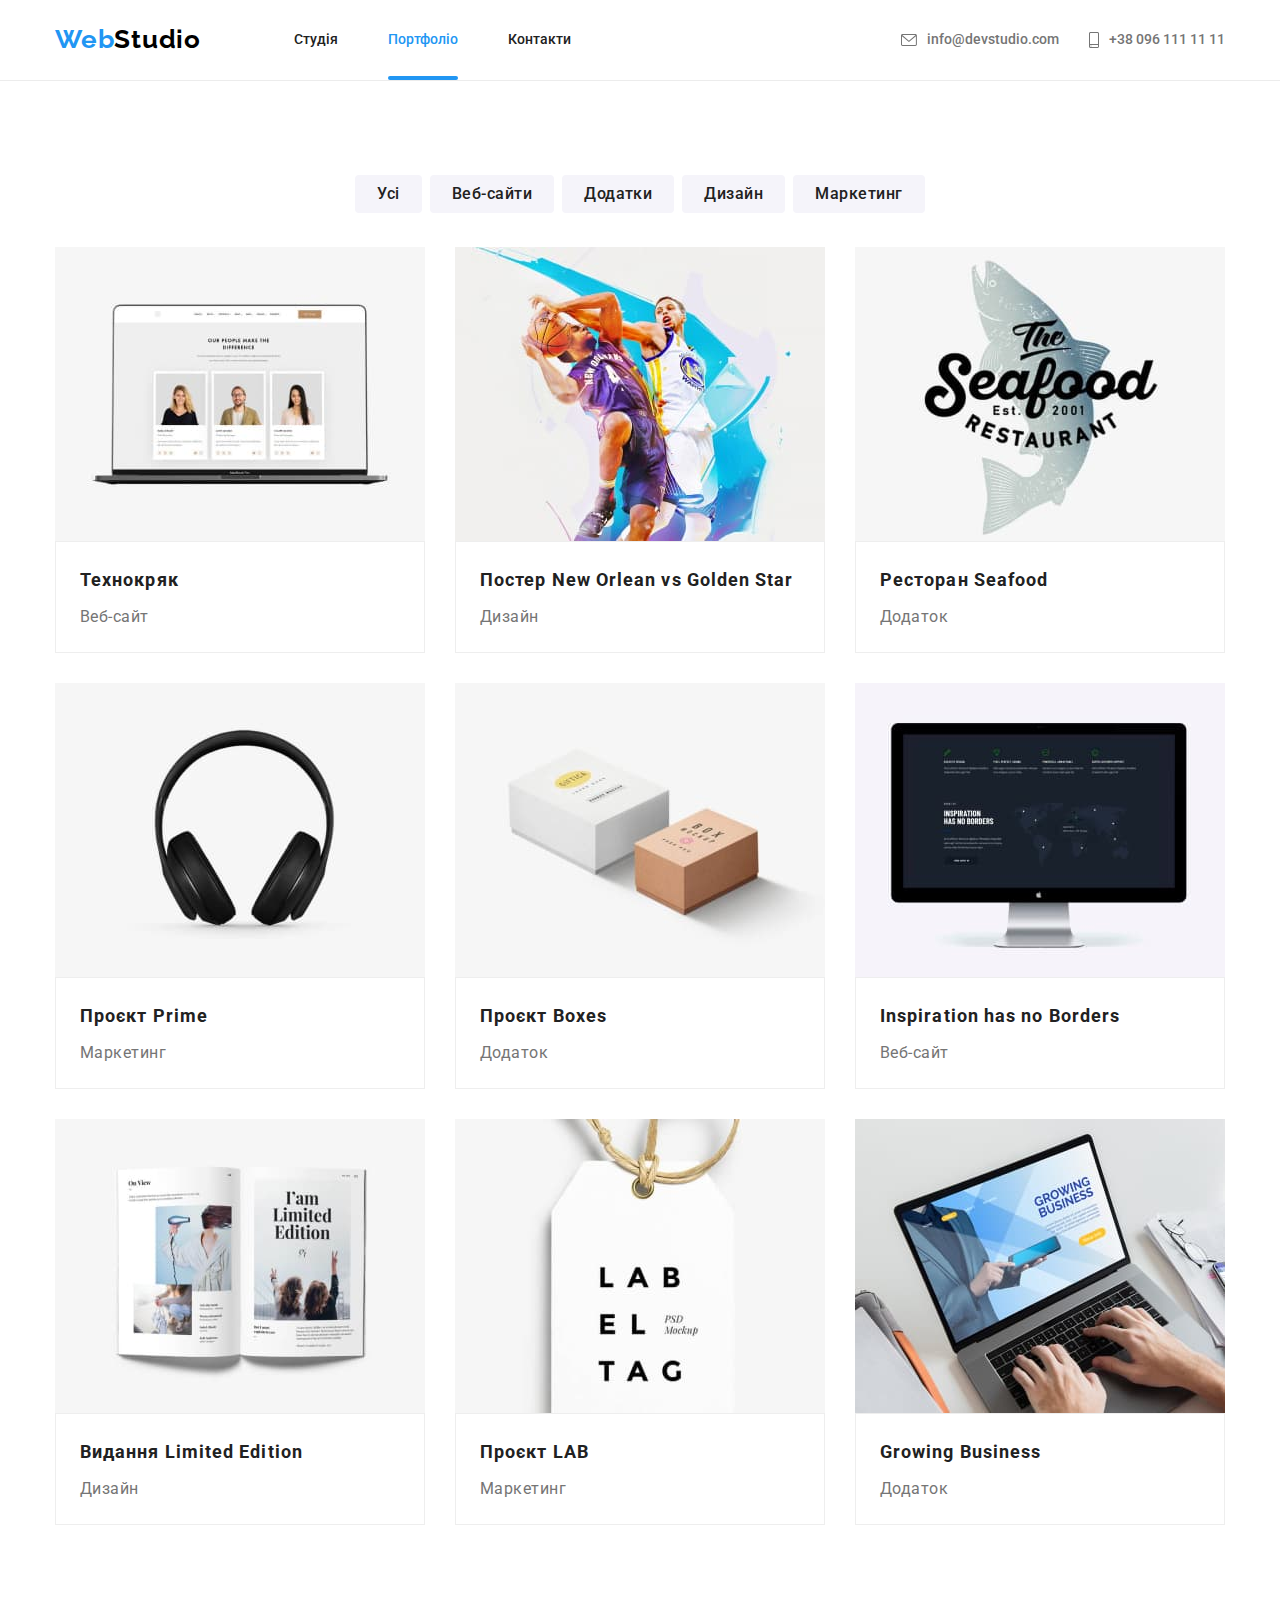
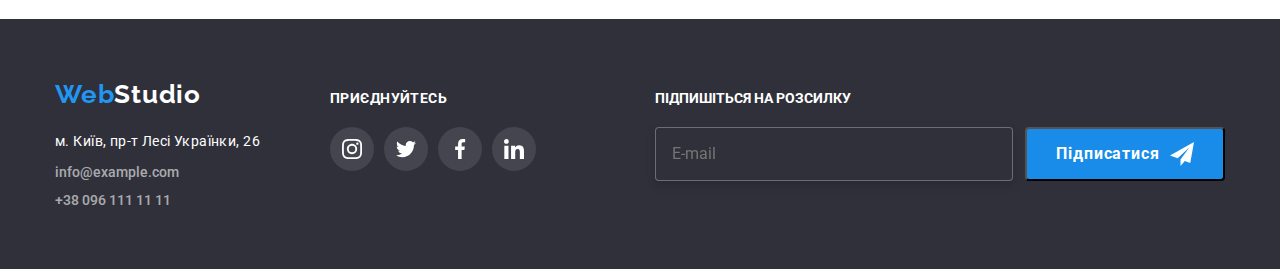
==== commit 59ecbf27: "corrected class names and padding-top" ====
--- a/portfolio.html
+++ b/portfolio.html
@@ -16,30 +16,30 @@
 
 <body>
     <!--Шапка-->
-    <header class="page-header">
-        <div class="container header-container">
-            <a href="./index.html" class="header-logo page-header__header-logo"> <span class="logo-web">Web</span><span
+    <header class="header">
+        <div class="container header__container">
+            <a href="./index.html" class="header-logo header__header-logo"> <span class="logo-web">Web</span><span
                     class="logo-studio">Studio</span></a>
             <nav class="navigation">
-                <ul class="navigation-list list">
-                    <li class="navigation-list__item"> <a href="./index.html">Студія</a></li>
-                    <li class="navigation-list__item"> <a href="./portfolio.html" class="link-current">Портфоліо</a></li>
-                    <li class="navigation-list__item"> <a href="">Контакти</a></li>
+                <ul class="navigation__list list">
+                    <li class="navigation__item"> <a href="./index.html">Студія</a></li>
+                    <li class="navigation__item"> <a href="./portfolio.html" class="link-current">Портфоліо</a></li>
+                    <li class="navigation__item"> <a href="">Контакти</a></li>
                 </ul>
             </nav>
-            <ul class="contacts-list list">
-                <li class="contacts-list__item">
-                    <a href="mailto:info@devstudio.com" class="contacts-list__link">
-                        <svg class="contacts-list__icon" width="16" height="12">
+            <ul class="contacts__list list">
+                <li class="contacts__item">
+                    <a href="mailto:info@devstudio.com" class="contacts__link">
+                        <svg class="contacts__icon" width="16" height="12">
                             <use href="./images/icons.svg#icon-envelope">
                             </use>
                         </svg>
                         info@devstudio.com
                     </a>
                 </li>
-                <li class="contacts-list__item">
-                    <a href="tel:+380961111111" class="contacts-list__link">
-                        <svg class="contacts-list__icon" width="10" height="16">
+                <li class="contacts__item">
+                    <a href="tel:+380961111111" class="contacts__link">
+                        <svg class="contacts__icon" width="10" height="16">
                             <use href="./images/icons.svg#icon-smartphone">
                             </use>
                         </svg>
@@ -47,8 +47,8 @@
                     </a>
                 </li>
             </ul>
-        </div>
-    </header>
+            </div>
+            </header>
     <main>
         <section class="filters section">
             <div class="container">
@@ -60,137 +60,137 @@
     <li class="filters-list__item"> <button type="button" class="filters-btn">Дизайн</button></li>
    <li class="filters-list__item"> <button type="button" class="filters-btn">Маркетинг</button></li>
 </ul>
-<ul class="project-list list">
-    <li class="project-list__item"> 
-        <a href="" class="project-list__link">
-        <div class="project-list-img-wrapper">
-            <img src="./images/screen.jpg" alt="Розділ команди веб-сайту" width="370" class="project-list-img-wrapper__img">
-            <p class="project-list-img-wrapper__overlay">Ресурс пропонує комплексні пропозиції з різним рівнем функціоналу та сервісів. Все це
+<ul class="project__list list">
+    <li class="project__item"> 
+        <a href="" class="project__link">
+        <div class="project__wrapper">
+            <img src="./images/screen.jpg" alt="Розділ команди веб-сайту" width="370" class="project__img">
+            <p class="project__overlay">Ресурс пропонує комплексні пропозиції з різним рівнем функціоналу та сервісів. Все це
                 дозволить відвідувачу отримати
                 вичерпні відомості про компанію чи приватну особу.</p>
                 </div>
-        <div class="project-content">
-        <h2 class="project-content__name">Технокряк</h2> 
-        <p class="project-content__type">Веб-сайт</p> 
+        <div class="project__content">
+        <h2 class="project__name">Технокряк</h2> 
+        <p class="project__type">Веб-сайт</p> 
         </div>
         </a>
     </li>
-    <li class="project-list__item">
-        <a href="" class="project-list__link">
-        <div class="project-list-img-wrapper">
-        <img src="./images/basketball-players.jpg" alt="Два гравці баскетбольних команд із м'ячем" width="370" class="project-list-img-wrapper__img">
-        <p class="project-list-img-wrapper__overlay">Ресурс пропонує комплексні пропозиції з різним рівнем функціоналу та сервісів. Все це
+    <li class="project__item">
+        <a href="" class="project__link">
+        <div class="project__wrapper">
+        <img src="./images/basketball-players.jpg" alt="Два гравці баскетбольних команд із м'ячем" width="370" class="project__img">
+        <p class="project__overlay">Ресурс пропонує комплексні пропозиції з різним рівнем функціоналу та сервісів. Все це
             дозволить відвідувачу отримати
             вичерпні відомості про компанію чи приватну особу.</p>
         </div>
-        <div class="project-content">
-        <h2 class="project-content__name">Постер <span lang="en">New Orlean vs Golden Star</span></h2> 
-        <p class="project-content__type">Дизайн</p> 
+        <div class="project__content">
+        <h2 class="project__name">Постер <span lang="en">New Orlean vs Golden Star</span></h2> 
+        <p class="project__type">Дизайн</p> 
         </div> 
         </a>
     </li>
-    <li class="project-list__item">
-        <a href="" class="project-list__link">
-            <div class="project-list-img-wrapper">
+    <li class="project__item">
+        <a href="" class="project__link">
+            <div class="project__wrapper">
                 <img src="./images/label.jpg" alt="Банер ресторану морської їжі" width="370"
-                    class="project-list-img-wrapper__img">
-                <p class="project-list-img-wrapper__overlay">Ресурс пропонує комплексні пропозиції з різним рівнем функціоналу та сервісів. Все це
-                    дозволить відвідувачу отримати
-                    вичерпні відомості про компанію чи приватну особу.</p>
-            </div>
-            <div class="project-content">
-                <h2 class="project-content__name">Ресторан <span lang="en">Seafood</span></h2>
-                <p class="project-content__type">Додаток</p>
-            </div>
-        </a>
-    </li>
-    <li class="project-list__item">
-        <a href="" class="project-list__link">
-            <div class="project-list-img-wrapper">
+                    class="project__img">
+                <p class="project__overlay">Ресурс пропонує комплексні пропозиції з різним рівнем функціоналу та сервісів. Все це
+                    дозволить відвідувачу отримати
+                    вичерпні відомості про компанію чи приватну особу.</p>
+            </div>
+            <div class="project__content">
+                <h2 class="project__name">Ресторан <span lang="en">Seafood</span></h2>
+                <p class="project__type">Додаток</p>
+            </div>
+        </a>
+    </li>
+    <li class="project__item">
+        <a href="" class="project__link">
+            <div class="project__wrapper">
                 <img src="./images/headphones.jpg" alt="Чорні навушники" width="370"
                     class="team-list-item-img">
-                <p class="project-list-img-wrapper__overlay">Ресурс пропонує комплексні пропозиції з різним рівнем функціоналу та сервісів. Все це
-                    дозволить відвідувачу отримати
-                    вичерпні відомості про компанію чи приватну особу.</p>
-            </div>
-            <div class="project-content">
-                <h2 class="project-content__name">Проєкт <span lang="en">Prime</span></h2>
-                <p class="project-content__type">Маркетинг</p>
-            </div>
-        </a>
-    </li>
-    <li class="project-list__item">
-        <a href="" class="project-list__link">
-            <div class="project-list-img-wrapper">
+                <p class="project__overlay">Ресурс пропонує комплексні пропозиції з різним рівнем функціоналу та сервісів. Все це
+                    дозволить відвідувачу отримати
+                    вичерпні відомості про компанію чи приватну особу.</p>
+            </div>
+            <div class="project__content">
+                <h2 class="project__name">Проєкт <span lang="en">Prime</span></h2>
+                <p class="project__type">Маркетинг</p>
+            </div>
+        </a>
+    </li>
+    <li class="project__item">
+        <a href="" class="project__link">
+            <div class="project__wrapper">
                 <img src="./images/boxes.jpg" alt="Дві коробки" width="370"
-                    class="project-list-img-wrapper__img">
-                <p class="project-list-img-wrapper__overlay">Ресурс пропонує комплексні пропозиції з різним рівнем функціоналу та сервісів. Все це
-                    дозволить відвідувачу отримати
-                    вичерпні відомості про компанію чи приватну особу.</p>
-            </div>
-            <div class="project-content">
-                <h2 class="project-content__name">Проєкт <span lang="en">Boxes</span></h2>
-                <p class="project-content__type">Додаток</p>
-            </div>
-        </a>
-    </li>
-    <li class="project-list__item">
-        <a href="" class="project-list__link">
-            <div class="project-list-img-wrapper">
+                    class="project__img">
+                <p class="project__overlay">Ресурс пропонує комплексні пропозиції з різним рівнем функціоналу та сервісів. Все це
+                    дозволить відвідувачу отримати
+                    вичерпні відомості про компанію чи приватну особу.</p>
+            </div>
+            <div class="project__content">
+                <h2 class="project__name">Проєкт <span lang="en">Boxes</span></h2>
+                <p class="project__type">Додаток</p>
+            </div>
+        </a>
+    </li>
+    <li class="project__item">
+        <a href="" class="project__link">
+            <div class="project__wrapper">
                 <img src="./images/tv.jpg" alt="Домашня сторінка вебсайту" width="370"
-                    class="project-list-img-wrapper__img">
-                <p class="project-list-img-wrapper__overlay">Ресурс пропонує комплексні пропозиції з різним рівнем функціоналу та сервісів. Все це
-                    дозволить відвідувачу отримати
-                    вичерпні відомості про компанію чи приватну особу.</p>
-            </div>
-            <div class="project-content">
-                <h2 lang="en" class="project-content__name">Inspiration has no Borders</h2>
-                <p class="project-content__type">Веб-сайт</p>
-            </div>
-        </a>
-    </li>
-    <li class="project-list__item">
-        <a href="" class="project-list__link">
-            <div class="project-list-img-wrapper">
+                    class="project__img">
+                <p class="project__overlay">Ресурс пропонує комплексні пропозиції з різним рівнем функціоналу та сервісів. Все це
+                    дозволить відвідувачу отримати
+                    вичерпні відомості про компанію чи приватну особу.</p>
+            </div>
+            <div class="project__content">
+                <h2 lang="en" class="project__name">Inspiration has no Borders</h2>
+                <p class="project__type">Веб-сайт</p>
+            </div>
+        </a>
+    </li>
+    <li class="project__item">
+        <a href="" class="project__link">
+            <div class="project__wrapper">
                 <img src="./images/book.jpg" alt="Буклет дизайнерської компанії" width="370"
-                    class="project-list-img-wrapper__img">
-                <p class="project-list-img-wrapper__overlay">Ресурс пропонує комплексні пропозиції з різним рівнем функціоналу та сервісів. Все це
-                    дозволить відвідувачу отримати
-                    вичерпні відомості про компанію чи приватну особу.</p>
-            </div>
-            <div class="project-content">
-                <h2 class="project-content__name">Видання <span lang="en">Limited Edition</span></h2>
-                <p class="project-content__type">Дизайн</p>
-            </div>
-        </a>
-    </li>
-    <li class="project-list__item">
-        <a href="" class="project-list__link">
-            <div class="project-list-img-wrapper">
+                    class="project__img">
+                <p class="project__overlay">Ресурс пропонує комплексні пропозиції з різним рівнем функціоналу та сервісів. Все це
+                    дозволить відвідувачу отримати
+                    вичерпні відомості про компанію чи приватну особу.</p>
+            </div>
+            <div class="project__content">
+                <h2 class="project__name">Видання <span lang="en">Limited Edition</span></h2>
+                <p class="project__type">Дизайн</p>
+            </div>
+        </a>
+    </li>
+    <li class="project__item">
+        <a href="" class="project__link">
+            <div class="project__wrapper">
                 <img src="./images/tag.jpg" alt="Ярлик із написом" width="370"
-                    class="project-list-img-wrapper__img">
-                <p class="project-list-img-wrapper__overlay">Ресурс пропонує комплексні пропозиції з різним рівнем функціоналу та сервісів. Все це
-                    дозволить відвідувачу отримати
-                    вичерпні відомості про компанію чи приватну особу.</p>
-            </div>
-            <div class="project-content">
-                <h2 class="project-content__name">Проєкт <span lang="en">LAB</span></h2>
-                <p class="project-content__type">Маркетинг</p>
-            </div>
-        </a>
-    </li>
-    <li class="project-list__item">
-        <a href="" class="project-list__link">
-            <div class="project-list-img-wrapper">
+                    class="project__img">
+                <p class="project__overlay">Ресурс пропонує комплексні пропозиції з різним рівнем функціоналу та сервісів. Все це
+                    дозволить відвідувачу отримати
+                    вичерпні відомості про компанію чи приватну особу.</p>
+            </div>
+            <div class="project__content">
+                <h2 class="project__name">Проєкт <span lang="en">LAB</span></h2>
+                <p class="project__type">Маркетинг</p>
+            </div>
+        </a>
+    </li>
+    <li class="project__item">
+        <a href="" class="project__link">
+            <div class="project__wrapper">
                 <img src="./images/laptop.jpg" alt="Вхід в додаток з комп'ютера" width="370"
-                    class="project-list-img-wrapper__img">
-                <p class="project-list-img-wrapper__overlay">Ресурс пропонує комплексні пропозиції з різним рівнем функціоналу та сервісів. Все це
-                    дозволить відвідувачу отримати
-                    вичерпні відомості про компанію чи приватну особу.</p>
-            </div>
-            <div class="project-content">
-                <h2 lang="en" class="project-content__name">Growing Business</h2>
-                <p class="project-content__type">Додаток</p>
+                    class="project__img">
+                <p class="project__overlay">Ресурс пропонує комплексні пропозиції з різним рівнем функціоналу та сервісів. Все це
+                    дозволить відвідувачу отримати
+                    вичерпні відомості про компанію чи приватну особу.</p>
+            </div>
+            <div class="project__content">
+                <h2 lang="en" class="project__name">Growing Business</h2>
+                <p class="project__type">Додаток</p>
             </div>
         </a>
     </li>
@@ -198,53 +198,53 @@
 </div>
         </section>
     </main>
-    <footer class="page-footer">
-        <div class="container footer-content">
-            <div class="footer-container">
-                <a href="./index.html" class="footer-logo"> <span class="footer-web">Web</span><span
+    <footer class="footer">
+        <div class="container footer__content">
+            <div class="footer__container">
+                <a href="./index.html" class="footer__logo"> <span class="footer-web">Web</span><span
                         class="footer-studio">Studio</span></a>
-                <address class="contact-address page-footer__contact-address">
-                    <ul class="footer-contacts-list">
-                        <li class="footer-contacts-list__item list">
+                <address class="footer__address">
+                    <ul class="footer__list">
+                        <li class="footer__item list">
                             <a href="https://goo.gl/maps/eDtE6KMM95kPjkAP6" target="_blank" rel="noopener noreferrer"
-                                class="footer-contacts-list__link link">м. Київ, пр-т Лесі Українки, 26</a>
+                                class="footer__link link">м. Київ, пр-т Лесі Українки, 26</a>
                         </li>
-                        <li class="footer-contacts-list__item list">
-                            <a href="mailto:info@example.com" class="footer-contact-link link">info@example.com</a>
+                        <li class="footer__item list">
+                            <a href="mailto:info@example.com" class="footer__contact link">info@example.com</a>
                         </li>
-                        <li class="footer-contacts-list__item list">
-                            <a href="tel:+380991111111" class="footer-contact-link link">+38 096 111 11 11</a>
+                        <li class="footer__item list">
+                            <a href="tel:+380991111111" class="footer__contact link">+38 096 111 11 11</a>
                         </li>
                     </ul>
                 </address>
             </div>
             <div class="footer-social">
                 <h2 class="footer-social__title">приєднуйтесь</h2>
-                <ul class="footer-social-list list">
-                    <li class="footer-social-list__item">
-                        <a href="" class="footer-social-list__link">
-                            <svg class="footer-social-icon social-icon" width="20" height="20">
+                <ul class="footer-social__list list">
+                    <li class="footer-social__item">
+                        <a href="" class="footer-social__link">
+                            <svg class="footer-social__icon social-icon" width="20" height="20">
                                 <use href="./images/icons.svg#icon-instagram"></use>
                             </svg>
                         </a>
                     </li>
-                    <li class="footer-social-list__item">
-                        <a href="" class="footer-social-list__link">
-                            <svg class="footer-social-icon social-icon" width="20" height="20">
+                    <li class="footer-social__item">
+                        <a href="" class="footer-social__link">
+                            <svg class="footer-social__icon social-icon" width="20" height="20">
                                 <use href="./images/icons.svg#icon-twitter"></use>
                             </svg>
                         </a>
                     </li>
-                    <li class="footer-social-list__item">
-                        <a href="" class="footer-social-list__link">
-                            <svg class="footer-social-icon social-icon" width="20" height="20">
+                    <li class="footer-social__item">
+                        <a href="" class="footer-social__link">
+                            <svg class="footer-social__icon social-icon" width="20" height="20">
                                 <use href="./images/icons.svg#icon-facebook"></use>
                             </svg>
                         </a>
                     </li>
-                    <li class="footer-social-list__item">
-                        <a href="" class="footer-social-list__link">
-                            <svg class="footer-social-icon social-icon" width="20" height="20">
+                    <li class="footer-social__item">
+                        <a href="" class="footer-social__link">
+                            <svg class="footer-social__icon social-icon" width="20" height="20">
                                 <use href="./images/icons.svg#icon-linkedin"></use>
                             </svg>
                         </a>
--- a/css/main.min.css
+++ b/css/main.min.css
@@ -1 +1 @@
-body{font-family:"Roboto",sans-serif;background-color:var(--primary-color);color:var(--title-color)}.list{list-style:none}p,h1,h2,h3,h4,h5,h6,ul{margin:0}ul{padding:0}img{display:block;max-width:100%;height:auto}.section{padding:94px 0}.container{width:1200px;padding:0 15px;margin:0 auto}.visually-hidden{position:absolute;white-space:nowrap;width:1px;height:1px;overflow:hidden;border:0;padding:0;clip:rect(0 0 0 0);-webkit-clip-path:inset(50%);clip-path:inset(50%);margin:-1px}.current{color:var(--accent-color)}.backdrop{position:fixed;top:0;left:0}.block-testimonials,.social-list__link,.footer-social-list__link,.contacts-list__link,.contacts-list__icon,.clients-list__logo,.subscribe-btn{display:-webkit-box;display:-ms-flexbox;display:flex;-webkit-box-pack:center;-ms-flex-pack:center;justify-content:center;-webkit-box-align:center;-ms-flex-align:center;align-items:center}.filters-btn,.modal-btn{cursor:pointer;text-align:center}.project-list-img-wrapper__overlay{position:absolute;top:0;left:0}.project-list{display:-webkit-box;display:-ms-flexbox;display:flex;-ms-flex-wrap:wrap;flex-wrap:wrap}.page-header__header-logo{font-size:26px;font-weight:700;line-height:1.2;letter-spacing:.03em;font-family:Raleway;text-decoration:none;display:block;padding:25px 0}.header-logo{font-size:26px;font-weight:700;line-height:1.2;letter-spacing:.03em;font-family:Raleway;text-decoration:none;display:block}.logo-web{color:#2196f3}.logo-studio{color:#000}.footer-logo{font-size:26px;font-weight:700;line-height:1.2;letter-spacing:.03em;font-family:Raleway;text-decoration:none}.footer-web{color:#2196f3}.footer-studio{color:#fff}.contact-address{font-style:normal}.page-footer__contact-address{font-style:normal;margin-top:20px}.map-link{font-size:14px;line-height:1.71;letter-spacing:.03em;color:#fff;text-decoration:none;-webkit-transition:color 250ms cubic-bezier(0.4, 0, 0.2, 1);transition:color 250ms cubic-bezier(0.4, 0, 0.2, 1)}.map-link:hover,.map-link:focus{color:#2196f3}.backdrop{width:100vw;height:100vh;background-color:rgba(0,0,0,.2);opacity:1;-webkit-transition:opacity 250ms cubic-bezier(0.4, 0, 0.2, 1),visibility 250ms cubic-bezier(0.4, 0, 0.2, 1);transition:opacity 250ms cubic-bezier(0.4, 0, 0.2, 1),visibility 250ms cubic-bezier(0.4, 0, 0.2, 1)}.backdrop.is-hidden .modal{-webkit-transform:translate(-50%, -50%) scale(0.7);transform:translate(-50%, -50%) scale(0.7)}.subscribe{margin-left:auto}.subscribe__text{font-size:14px;line-height:1.14;text-align:left;text-transform:uppercase;color:#fff;margin-bottom:20px}.form-subscribe{display:-webkit-box;display:-ms-flexbox;display:flex}.subscribe-input{-webkit-box-align:center;-ms-flex-align:center;align-items:center;color:rgba(255,255,255,.6);background-color:#2f303a;border:1px solid rgba(255,255,255,.3);width:358px;padding:15px 16px;-webkit-filter:drop-shadow(0px 4px 4px rgba(0, 0, 0, 0.15));filter:drop-shadow(0px 4px 4px rgba(0, 0, 0, 0.15));border-radius:4px;margin-right:12px}.subscribe-btn{margin:0;min-width:200px;cursor:pointer;font-family:inherit;font-weight:700;font-size:16px;line-height:1.87;text-align:center;letter-spacing:.06em;color:#fff;background-color:#188ce8;padding:10px 28px;border-radius:4px;-webkit-transition:border 250ms cubic-bezier(0.4, 0, 0.2, 1),background-color 250ms cubic-bezier(0.4, 0, 0.2, 1),-webkit-box-shadow 250ms cubic-bezier(0.4, 0, 0.2, 1);transition:border 250ms cubic-bezier(0.4, 0, 0.2, 1),background-color 250ms cubic-bezier(0.4, 0, 0.2, 1),-webkit-box-shadow 250ms cubic-bezier(0.4, 0, 0.2, 1);transition:border 250ms cubic-bezier(0.4, 0, 0.2, 1),background-color 250ms cubic-bezier(0.4, 0, 0.2, 1),box-shadow 250ms cubic-bezier(0.4, 0, 0.2, 1);transition:border 250ms cubic-bezier(0.4, 0, 0.2, 1),background-color 250ms cubic-bezier(0.4, 0, 0.2, 1),box-shadow 250ms cubic-bezier(0.4, 0, 0.2, 1),-webkit-box-shadow 250ms cubic-bezier(0.4, 0, 0.2, 1)}.subscribe-btn:hover,.subscribe-btn:focus{background-color:#2196f3}.icon-send{fill:currentColor;margin-left:10px}.modal{position:absolute;width:528px;height:581px;background:#fff;-webkit-box-shadow:0px 1px 3px rgba(0,0,0,.12),0px 1px 1px rgba(0,0,0,.14),0px 2px 1px rgba(0,0,0,.2);box-shadow:0px 1px 3px rgba(0,0,0,.12),0px 1px 1px rgba(0,0,0,.14),0px 2px 1px rgba(0,0,0,.2);border-radius:4px;top:50%;left:50%;-webkit-transform:scale(1) translate(-50%, -50%);transform:scale(1) translate(-50%, -50%);-webkit-transition:-webkit-transform 250ms cubic-bezier(0.4, 0, 0.2, 1);transition:-webkit-transform 250ms cubic-bezier(0.4, 0, 0.2, 1);transition:transform 250ms cubic-bezier(0.4, 0, 0.2, 1);transition:transform 250ms cubic-bezier(0.4, 0, 0.2, 1), -webkit-transform 250ms cubic-bezier(0.4, 0, 0.2, 1);padding:40px}.modal-close{width:30px;height:30px;display:-webkit-box;display:-ms-flexbox;display:flex;-webkit-box-align:center;-ms-flex-align:center;align-items:center;-webkit-box-pack:center;-ms-flex-pack:center;justify-content:center;position:absolute;top:8px;right:8px;padding:6px;color:#2196f3;background-color:var(--primary-color);border:1px solid rgba(0,0,0,.1);border-radius:50%;cursor:pointer;-webkit-transition:fill 250ms cubic-bezier(0.4, 0, 0.2, 1),border 250ms cubic-bezier(0.4, 0, 0.2, 1);transition:fill 250ms cubic-bezier(0.4, 0, 0.2, 1),border 250ms cubic-bezier(0.4, 0, 0.2, 1)}.modal-close:hover,.modal-close:focus{fill:currentColor;border:1px solid #2196f3}.is-hidden{visibility:hidden;opacity:0;pointer-events:none}.modal-text{font-size:20px;font-weight:700;line-height:1.15;letter-spacing:.03em;position:relative;text-align:center;color:#212121;margin-bottom:12px}.modal-form{display:block}.modal-icon{-webkit-transition:fill 250ms cubic-bezier(0.4, 0, 0.2, 1);transition:fill 250ms cubic-bezier(0.4, 0, 0.2, 1);position:absolute;top:50%;left:12px;-webkit-transform:translateY(-50%);transform:translateY(-50%);fill:var(--title-color)}.modal-btn{font-size:16px;font-weight:700;line-height:1.88;letter-spacing:.06em;display:block;margin:0 auto;font-family:inherit;padding:10px 52px;background-color:#2196f3;color:#fff;border-radius:4px;border:none}.modal-btn:hover{background-color:#188ce8;-webkit-box-shadow:0px 4px 4px rgba(0,0,0,.15);box-shadow:0px 4px 4px rgba(0,0,0,.15);-webkit-transition:-webkit-box-shadow 250ms cubic-bezier(0.4, 0, 0.2, 1);transition:-webkit-box-shadow 250ms cubic-bezier(0.4, 0, 0.2, 1);transition:box-shadow 250ms cubic-bezier(0.4, 0, 0.2, 1);transition:box-shadow 250ms cubic-bezier(0.4, 0, 0.2, 1), -webkit-box-shadow 250ms cubic-bezier(0.4, 0, 0.2, 1)}.agreement{margin-left:5px;-webkit-text-decoration-line:underline;text-decoration-line:underline;-webkit-text-decoration-skip-ink:none;text-decoration-skip-ink:none;color:#2196f3}.clients__name{font-weight:700;font-size:36px;line-height:1.16;text-align:center;letter-spacing:.03em;color:var(--title-color);margin-bottom:50px}.clients-list{display:-webkit-box;display:-ms-flexbox;display:flex}.clients-list__item{width:172px;height:92px}.clients-list__logo{width:100%;height:100%;border:1px solid #afb1b8;border-radius:4px;-webkit-box-sizing:border-box;box-sizing:border-box;color:#afb1b8;padding:16px 32px;-webkit-transition:color 250ms cubic-bezier(0.4, 0, 0.2, 1),border 250ms cubic-bezier(0.4, 0, 0.2, 1);transition:color 250ms cubic-bezier(0.4, 0, 0.2, 1),border 250ms cubic-bezier(0.4, 0, 0.2, 1)}.clients-list__logo:hover,.clients-list__logo:focus{color:#2196f3;border:1px solid #2196f3}.clients-list__item:not(:last-child){margin-right:30px}.clients-list__icon{fill:currentColor}.clients-list__icon:hover,.clients-list__icon:focus{color:#2196f3}.contacts-list{display:-webkit-box;display:-ms-flexbox;display:flex;-webkit-box-align:center;-ms-flex-align:center;align-items:center;margin-left:auto}.contacts-list a:hover,.contacts-list a:focus{color:#2196f3}.contacts-list__item:not(:last-child){margin-right:30px}.contacts-list__icon{margin-right:10px;fill:currentColor;-webkit-transition:fill 250ms cubic-bezier(0.4, 0, 0.2, 1);transition:fill 250ms cubic-bezier(0.4, 0, 0.2, 1)}.contacts-list__icon:hover{fill:#2196f3}.contact-item:not(:last-child){margin-right:50px}.contact-link:hover,.contact-link:focus{color:#2196f3}.contacts-list__item a{font-weight:500;font-size:14px;line-height:1.14;color:#757575;text-decoration:none;display:-webkit-box;display:-ms-flexbox;display:flex;padding:32px 0;-webkit-transition:color 250ms cubic-bezier(0.4, 0, 0.2, 1);transition:color 250ms cubic-bezier(0.4, 0, 0.2, 1)}.filters-list{display:-webkit-box;display:-ms-flexbox;display:flex;-webkit-box-pack:center;-ms-flex-pack:center;justify-content:center;margin-bottom:34px}.filters-list__item:not(:last-child){margin-right:8px}.filters-btn{font-size:16px;font-weight:500;line-height:1.62;letter-spacing:.03em;font-family:inherit;color:#212121;background-color:#f5f4fa;padding:6px 22px;border-radius:4px;border:none;-webkit-transition:color 250ms cubic-bezier(0.4, 0, 0.2, 1),background-color 250ms cubic-bezier(0.4, 0, 0.2, 1),-webkit-box-shadow 250ms cubic-bezier(0.4, 0, 0.2, 1);transition:color 250ms cubic-bezier(0.4, 0, 0.2, 1),background-color 250ms cubic-bezier(0.4, 0, 0.2, 1),-webkit-box-shadow 250ms cubic-bezier(0.4, 0, 0.2, 1);transition:color 250ms cubic-bezier(0.4, 0, 0.2, 1),background-color 250ms cubic-bezier(0.4, 0, 0.2, 1),box-shadow 250ms cubic-bezier(0.4, 0, 0.2, 1);transition:color 250ms cubic-bezier(0.4, 0, 0.2, 1),background-color 250ms cubic-bezier(0.4, 0, 0.2, 1),box-shadow 250ms cubic-bezier(0.4, 0, 0.2, 1),-webkit-box-shadow 250ms cubic-bezier(0.4, 0, 0.2, 1)}.filters-btn:hover,.filters-btn:focus{background-color:#2196f3;color:#fff;-webkit-box-shadow:0px 3px 1px rgba(0,0,0,.1),0px 1px 2px rgba(0,0,0,.08),0px 2px 2px rgba(0,0,0,.12);box-shadow:0px 3px 1px rgba(0,0,0,.1),0px 1px 2px rgba(0,0,0,.08),0px 2px 2px rgba(0,0,0,.12)}.page-footer{background-color:#2f303a;padding:60px 0}.footer-content{display:-webkit-box;display:-ms-flexbox;display:flex;-webkit-box-align:baseline;-ms-flex-align:baseline;align-items:baseline}.footer-contacts-list{display:block}.footer-contact-link{font-weight:500;font-size:14px;line-height:1.33;color:rgba(255,255,255,.6);text-decoration:none;-webkit-transition:color 250ms cubic-bezier(0.4, 0, 0.2, 1);transition:color 250ms cubic-bezier(0.4, 0, 0.2, 1)}.footer-contact-link:hover,.footer-contact-link:focus{color:#2196f3}.contact-address{font-style:normal;margin-top:20px}.footer-contacts-list__link{font-size:14px;line-height:1.71;letter-spacing:.03em;color:#fff;text-decoration:none;-webkit-transition:color 250ms cubic-bezier(0.4, 0, 0.2, 1);transition:color 250ms cubic-bezier(0.4, 0, 0.2, 1)}.footer-contacts-list__link:hover,.footer-contacts-list__link:focus{color:#2196f3}.footer-contacts-list__item+.footer-contacts-list__item{margin-top:9px}.page-header{border-bottom:1px solid #ececec}.header-container{display:-webkit-box;display:-ms-flexbox;display:flex;-webkit-box-align:center;-ms-flex-align:center;align-items:center}.hero{background-color:#2f303a;padding:200px 0;text-align:center;background-image:-webkit-gradient(linear, left top, left bottom, from(rgba(47, 48, 58, 0.4)), to(rgba(47, 48, 58, 0.4))),url(../images/hero-image.jpg);background-image:linear-gradient(rgba(47, 48, 58, 0.4), rgba(47, 48, 58, 0.4)),url(../images/hero-image.jpg);background-position:center;background-repeat:no-repeat;background-size:cover;max-width:1600px;margin:0 auto}.hero__text{font-size:44px;font-weight:900;line-height:1.36;letter-spacing:.06em;text-align:center;text-transform:uppercase;color:#fff;margin:0 auto 30px;width:696px}.hero-btn{font-size:16px;font-weight:700;line-height:1.88;letter-spacing:.06em;cursor:pointer;font-family:inherit;padding:10px 32px;background-color:#188ce8;color:#fff;border-radius:4px;border-color:rgba(0,0,0,0);-webkit-box-shadow:0px 4px 4px rgba(0,0,0,.15);box-shadow:0px 4px 4px rgba(0,0,0,.15)}.hero-btn:hover,.hero-btn:focus{background-color:#2196f3;color:#fff}.navigation{margin-left:93px}.navigation-list{display:-webkit-box;display:-ms-flexbox;display:flex;-webkit-box-align:center;-ms-flex-align:center;align-items:center}.navigation-list a:hover,.navigation-list a:focus{color:#2196f3}.navigation-list .link-current{color:#2196f3}.navigation-list__item a{font-weight:500;font-size:14px;line-height:1.14;color:#212121;text-decoration:none;display:block;padding:32px 0;position:relative;-webkit-transition:color 250ms cubic-bezier(0.4, 0, 0.2, 1);transition:color 250ms cubic-bezier(0.4, 0, 0.2, 1)}.navigation-list .navigation-list__item:not(:last-child){margin-right:50px}.navigation-list .link-current::after{content:"";display:block;width:100%;height:4px;position:absolute;bottom:0;left:0;border-radius:2px;background-color:#2196f3}.project-list__item{background:#fff;-webkit-box-sizing:border-box;box-sizing:border-box;-webkit-transition:-webkit-box-shadow 250ms cubic-bezier(0.4, 0, 0.2, 1);transition:-webkit-box-shadow 250ms cubic-bezier(0.4, 0, 0.2, 1);transition:box-shadow 250ms cubic-bezier(0.4, 0, 0.2, 1);transition:box-shadow 250ms cubic-bezier(0.4, 0, 0.2, 1), -webkit-box-shadow 250ms cubic-bezier(0.4, 0, 0.2, 1)}.project-list__item:not(:nth-child(3n)){margin-right:30px}.project-list__item:not(:nth-last-child(-n+3)){margin-bottom:30px}.project-list__link{display:block;text-decoration:none;-webkit-transition:-webkit-box-shadow 250ms cubic-bezier(0.4, 0, 0.2, 1);transition:-webkit-box-shadow 250ms cubic-bezier(0.4, 0, 0.2, 1);transition:box-shadow 250ms cubic-bezier(0.4, 0, 0.2, 1);transition:box-shadow 250ms cubic-bezier(0.4, 0, 0.2, 1), -webkit-box-shadow 250ms cubic-bezier(0.4, 0, 0.2, 1)}.project-list__link:hover,.project-list__link:focus{-webkit-box-shadow:0px 1px 1px rgba(0,0,0,.12),0px 4px 4px rgba(0,0,0,.06),1px 4px 6px rgba(0,0,0,.16);box-shadow:0px 1px 1px rgba(0,0,0,.12),0px 4px 4px rgba(0,0,0,.06),1px 4px 6px rgba(0,0,0,.16)}.project-content{padding:20px 24px;border-top:none;border:1px solid #eee}.project-content__name{font-size:18px;font-weight:700;line-height:2;letter-spacing:.06em;color:#212121}.project-content__type{line-height:1.88;letter-spacing:.03em;color:#757575;margin-top:4px}.project-list-img-wrapper{position:relative;overflow:hidden}.project-list-img-wrapper__overlay{width:100%;height:100%;font-size:18px;line-height:1.56;letter-spacing:.03em;color:#fff;padding:63px 24px;background-color:rgba(33,150,243,.9);overflow:auto;-webkit-transform:translateY(100%);transform:translateY(100%);-webkit-transition:-webkit-transform 250ms cubic-bezier(0.4, 0, 0.2, 1);transition:-webkit-transform 250ms cubic-bezier(0.4, 0, 0.2, 1);transition:transform 250ms cubic-bezier(0.4, 0, 0.2, 1);transition:transform 250ms cubic-bezier(0.4, 0, 0.2, 1), -webkit-transform 250ms cubic-bezier(0.4, 0, 0.2, 1)}.project-list__link:hover .project-list-img-wrapper__overlay,.project-list__link:focus .project-list-img-wrapper__overlay{-webkit-transform:translateY(0%);transform:translateY(0%)}.footer-social{margin-left:70px}.footer-social__title{font-size:14px;line-height:1.14;text-align:left;letter-spacing:.03em;text-transform:uppercase;color:#fff;margin-bottom:20px}.footer-social-list{display:-webkit-box;display:-ms-flexbox;display:flex;padding:0}.footer-social-list__item{width:44px;height:44px}.footer-social-list__item:not(:last-child){margin-right:10px}.footer-social-list__icon{fill:currentColor}.social-icon{fill:currentColor}.footer-social-list__link{width:100%;height:100%;color:#fff;border-radius:50%;background-color:rgba(255,255,255,.1)}.footer-social-list__link:hover,.footer-social-list__link:focus{background-color:#2196f3;color:#fff}.team{background-color:#f5f4fa}.team__name{font-size:36px;font-weight:700;line-height:1.16;letter-spacing:.03em;text-align:center;color:#212121;margin-bottom:50px}.team-list{display:-webkit-box;display:-ms-flexbox;display:flex}.team-list__item{-webkit-box-shadow:0px 1px 3px rgba(0,0,0,.12),0px 1px 1px rgba(0,0,0,.14),0px 2px 1px rgba(0,0,0,.2);box-shadow:0px 1px 3px rgba(0,0,0,.12),0px 1px 1px rgba(0,0,0,.14),0px 2px 1px rgba(0,0,0,.2);border-radius:0px 0px 4px 4px;background-color:#fff}.team-list__item:not(:last-child){margin-right:30px}.team-list__description{text-align:center;padding:30px 0}.team-list__names{font-size:16px;font-weight:500;line-height:1.18;letter-spacing:.03em;text-align:center;color:#212121;margin-bottom:10px}.team-list__jobs{line-height:1.18;text-align:center;letter-spacing:.03em;color:#757575}.social-list{display:-webkit-box;display:-ms-flexbox;display:flex;-webkit-box-pack:center;-ms-flex-pack:center;justify-content:center;margin-top:16px}.social-list__item{width:44px;height:44px;background-color:#fff}.social-list__item+.social-list__item{margin-left:10px}.social-list__link{width:100%;height:100%;color:#afb1b8;border-radius:50%;background-color:#fff;-webkit-transition:color 250ms cubic-bezier(0.4, 0, 0.2, 1),background-color 250ms cubic-bezier(0.4, 0, 0.2, 1);transition:color 250ms cubic-bezier(0.4, 0, 0.2, 1),background-color 250ms cubic-bezier(0.4, 0, 0.2, 1)}.social-list__link:hover,.social-list__link:focus{background-color:#2196f3;color:#fff}.social-list__icon{fill:currentColor}.testimonials-list{display:-webkit-box;display:-ms-flexbox;display:flex}.testionials.item{font-size:14px;font-weight:400;line-height:1.71;letter-spacing:.03em;color:#757575;-webkit-box-align:center;-ms-flex-align:center;align-items:center}.testimonials-list__item:not(:last-child){margin-right:30px}.block-testimonials{background-color:#f5f4fa;height:120px;margin-bottom:30px;border-radius:4px}.block-testimonials__icons{-webkit-box-align:center;-ms-flex-align:center;align-items:center}.testimonials-list__text{font-size:14px;font-weight:700;line-height:1.14;letter-spacing:.03em;text-transform:uppercase;color:#212121;margin:0 0 10px 0}.testimonials-list__description{font-size:14px;line-height:1.71;letter-spacing:.03em;color:#757575;width:270px}.about-projects{padding:0 0 94px 0}.about__name{font-size:36px;font-weight:700;line-height:1.16;letter-spacing:.03em;text-align:center;color:#212121;margin-bottom:50px}.about-list{display:-webkit-box;display:-ms-flexbox;display:flex}.about-list__item{position:relative;-webkit-box-align:center;-ms-flex-align:center;align-items:center}.about-list__item:not(:last-child){margin-right:30px}.about-list__direction{display:-webkit-box;display:-ms-flexbox;display:flex;-webkit-box-pack:center;-ms-flex-pack:center;justify-content:center;width:100%;padding:27px 0;background:rgba(47,48,58,.8);position:absolute;left:0;bottom:0}.about-list__direction-text{color:#fff;font-size:14px;font-weight:700;line-height:1.14;letter-spacing:.03em;text-transform:uppercase}/*# sourceMappingURL=main.min.css.map */+body{font-family:"Roboto",sans-serif;background-color:#fff;color:#212121}.list{list-style:none}p,h1,h2,h3,h4,h5,h6,ul{margin:0}ul{padding:0}img{display:block;max-width:100%;height:auto}.section{padding:94px 0}.container{width:1200px;padding:0 15px;margin:0 auto}.visually-hidden{position:absolute;white-space:nowrap;width:1px;height:1px;overflow:hidden;border:0;padding:0;clip:rect(0 0 0 0);-webkit-clip-path:inset(50%);clip-path:inset(50%);margin:-1px}.current{color:#2196f3}.backdrop{position:fixed;top:0;left:0}.team-social__link,.testimonials__block,.footer-social__link,.contacts__link,.contacts__icon,.clients__logo,.checkbox-field__text,.checkbox-field,.modal__close,.subscribe-btn{display:-webkit-box;display:-ms-flexbox;display:flex;-webkit-box-pack:center;-ms-flex-pack:center;justify-content:center;-webkit-box-align:center;-ms-flex-align:center;align-items:center}.filters-btn,.modal-btn,.subscribe-btn{cursor:pointer;text-align:center;font-family:inherit}.hero-btn{cursor:pointer;font-family:inherit}.project__overlay{position:absolute;top:0;left:0}.project__list{display:-webkit-box;display:-ms-flexbox;display:flex;-ms-flex-wrap:wrap;flex-wrap:wrap}.map-link{-webkit-transition:color 250ms cubic-bezier(0.4, 0, 0.2, 1);transition:color 250ms cubic-bezier(0.4, 0, 0.2, 1)}.page-header__header-logo{font-size:26px;font-weight:700;line-height:1.2;letter-spacing:.03em;font-family:Raleway;text-decoration:none;display:block;padding:25px 0}.header-logo{font-size:26px;font-weight:700;line-height:1.2;letter-spacing:.03em;font-family:Raleway;text-decoration:none;display:block}.logo-web{color:#2196f3}.logo-studio{color:#000}.footer__logo{font-size:26px;font-weight:700;line-height:1.2;letter-spacing:.03em;font-family:Raleway;text-decoration:none}.footer-web{color:#2196f3}.footer-studio{color:#fff}.contact-address{font-style:normal}.page-footer__contact-address{font-style:normal;margin-top:20px}.map-link{font-size:14px;line-height:1.71;letter-spacing:.03em;color:#fff;text-decoration:none}.map-link:hover,.map-link:focus{color:#2196f3}.backdrop{width:100vw;height:100vh;background-color:rgba(0,0,0,.2);opacity:1;-webkit-transition:opacity 250ms cubic-bezier(0.4, 0, 0.2, 1),visibility 250ms cubic-bezier(0.4, 0, 0.2, 1);transition:opacity 250ms cubic-bezier(0.4, 0, 0.2, 1),visibility 250ms cubic-bezier(0.4, 0, 0.2, 1)}.backdrop.is-hidden .modal{-webkit-transform:translate(-50%, -50%) scale(0.7);transform:translate(-50%, -50%) scale(0.7)}.subscribe{margin-left:auto}.subscribe__text{font-size:14px;line-height:1.14;text-align:left;text-transform:uppercase;color:#fff;margin-bottom:20px}.form-subscribe{display:-webkit-box;display:-ms-flexbox;display:flex}.subscribe-input{-webkit-box-align:center;-ms-flex-align:center;align-items:center;color:rgba(255,255,255,.6);background-color:#2f303a;border:1px solid rgba(255,255,255,.3);width:358px;padding:15px 16px;-webkit-filter:drop-shadow(0px 4px 4px rgba(0, 0, 0, 0.15));filter:drop-shadow(0px 4px 4px rgba(0, 0, 0, 0.15));border-radius:4px;margin-right:12px}.subscribe-btn{font-size:16px;font-weight:700;line-height:1.87;letter-spacing:.06em;margin:0;min-width:200px;color:#fff;background-color:#188ce8;padding:10px 28px;border-radius:4px;-webkit-transition:border 250ms cubic-bezier(0.4, 0, 0.2, 1),background-color 250ms cubic-bezier(0.4, 0, 0.2, 1),-webkit-box-shadow 250ms cubic-bezier(0.4, 0, 0.2, 1);transition:border 250ms cubic-bezier(0.4, 0, 0.2, 1),background-color 250ms cubic-bezier(0.4, 0, 0.2, 1),-webkit-box-shadow 250ms cubic-bezier(0.4, 0, 0.2, 1);transition:border 250ms cubic-bezier(0.4, 0, 0.2, 1),background-color 250ms cubic-bezier(0.4, 0, 0.2, 1),box-shadow 250ms cubic-bezier(0.4, 0, 0.2, 1);transition:border 250ms cubic-bezier(0.4, 0, 0.2, 1),background-color 250ms cubic-bezier(0.4, 0, 0.2, 1),box-shadow 250ms cubic-bezier(0.4, 0, 0.2, 1),-webkit-box-shadow 250ms cubic-bezier(0.4, 0, 0.2, 1)}.subscribe-btn:hover,.subscribe-btn:focus{background-color:#2196f3}.icon-send{fill:currentColor;margin-left:10px}.modal{position:absolute;width:528px;height:581px;background:#fff;-webkit-box-shadow:0px 1px 3px rgba(0,0,0,.12),0px 1px 1px rgba(0,0,0,.14),0px 2px 1px rgba(0,0,0,.2);box-shadow:0px 1px 3px rgba(0,0,0,.12),0px 1px 1px rgba(0,0,0,.14),0px 2px 1px rgba(0,0,0,.2);border-radius:4px;top:50%;left:50%;-webkit-transform:scale(1) translate(-50%, -50%);transform:scale(1) translate(-50%, -50%);-webkit-transition:-webkit-transform 250ms cubic-bezier(0.4, 0, 0.2, 1);transition:-webkit-transform 250ms cubic-bezier(0.4, 0, 0.2, 1);transition:transform 250ms cubic-bezier(0.4, 0, 0.2, 1);transition:transform 250ms cubic-bezier(0.4, 0, 0.2, 1), -webkit-transform 250ms cubic-bezier(0.4, 0, 0.2, 1);padding:40px}.modal__close{width:30px;height:30px;position:absolute;top:8px;right:8px;padding:6px;color:#2196f3;background-color:#fff;border:1px solid rgba(0,0,0,.1);border-radius:50%;cursor:pointer;-webkit-transition:fill 250ms cubic-bezier(0.4, 0, 0.2, 1),border 250ms cubic-bezier(0.4, 0, 0.2, 1);transition:fill 250ms cubic-bezier(0.4, 0, 0.2, 1),border 250ms cubic-bezier(0.4, 0, 0.2, 1)}.modal__close:hover,.modal__close:focus{fill:currentColor;border:1px solid #2196f3}.is-hidden{visibility:hidden;opacity:0;pointer-events:none}.modal__text{font-size:20px;font-weight:700;line-height:1.15;letter-spacing:.03em;position:relative;text-align:center;color:#212121;margin-bottom:12px}.modal__form{display:block}.form-field{margin-bottom:10px}.comment-field{display:-webkit-box;display:-ms-flexbox;display:flex;-webkit-box-orient:vertical;-webkit-box-direction:normal;-ms-flex-direction:column;flex-direction:column;margin-bottom:20px}.comment-field__text{display:-webkit-box;display:-ms-flexbox;display:flex;-webkit-box-orient:vertical;-webkit-box-direction:normal;-ms-flex-direction:column;flex-direction:column;margin-bottom:4px;font-size:12px;line-height:1.17;letter-spacing:.01em;color:#757575}.form-field__label{display:-webkit-box;display:-ms-flexbox;display:flex;-webkit-box-orient:vertical;-webkit-box-direction:normal;-ms-flex-direction:column;flex-direction:column;margin-bottom:4px;font-size:12px;line-height:1.17;letter-spacing:.01em;color:#757575}.form-wrapper{position:relative}.form-wrapper__input{-webkit-transition:color 250ms cubic-bezier(0.4, 0, 0.2, 1),border 250ms cubic-bezier(0.4, 0, 0.2, 1);transition:color 250ms cubic-bezier(0.4, 0, 0.2, 1),border 250ms cubic-bezier(0.4, 0, 0.2, 1);margin:0;width:100%;font-size:14px;color:#000;padding:12px 42px;border-radius:4px;border:1px solid rgba(33,33,33,.2);-webkit-box-sizing:border-box;box-sizing:border-box}.form-wrapper__input:hover,.form-wrapper__input:focus{outline:0;border:1px solid #2196f3}.comment-field__message{width:100%;height:120px;-webkit-transition:color 250ms cubic-bezier(0.4, 0, 0.2, 1),border 250ms cubic-bezier(0.4, 0, 0.2, 1);transition:color 250ms cubic-bezier(0.4, 0, 0.2, 1),border 250ms cubic-bezier(0.4, 0, 0.2, 1);padding:12px 16px;border-radius:4px;border:1px solid rgba(33,33,33,.2);resize:none;color:#000}.comment-field__message:hover,.comment-field__message:focus{outline:0;border:1px solid #2196f3}.comment-field__message::-webkit-input-placeholder{color:rgba(117,117,117,.5);font-size:14px;line-height:1.17;letter-spacing:.01em;text-align:left;vertical-align:top}.comment-field__message::-moz-placeholder{color:rgba(117,117,117,.5);font-size:14px;line-height:1.17;letter-spacing:.01em;text-align:left;vertical-align:top}.comment-field__message:-ms-input-placeholder{color:rgba(117,117,117,.5);font-size:14px;line-height:1.17;letter-spacing:.01em;text-align:left;vertical-align:top}.comment-field__message::-ms-input-placeholder{color:rgba(117,117,117,.5);font-size:14px;line-height:1.17;letter-spacing:.01em;text-align:left;vertical-align:top}.comment-field__message::placeholder{color:rgba(117,117,117,.5);font-size:14px;line-height:1.17;letter-spacing:.01em;text-align:left;vertical-align:top}.checkbox-field{-webkit-transition:color 250ms cubic-bezier(0.4, 0, 0.2, 1),outline 250ms cubic-bezier(0.4, 0, 0.2, 1),border 250ms cubic-bezier(0.4, 0, 0.2, 1);transition:color 250ms cubic-bezier(0.4, 0, 0.2, 1),outline 250ms cubic-bezier(0.4, 0, 0.2, 1),border 250ms cubic-bezier(0.4, 0, 0.2, 1);margin-bottom:30px}.checkbox-field__input{position:absolute;appearance:none;-webkit-appearance:none;-moz-appearance:none}.checkbox-field__text{font-size:14px;line-height:1.7;letter-spacing:.03em;color:#757575;width:425px}.checkbox-field__text::before{content:"";width:16px;height:15px;border:1px solid #212121;margin-right:7px;display:block;border-radius:2px;-webkit-transition:background-color 250ms cubic-bezier(0.4, 0, 0.2, 1);transition:background-color 250ms cubic-bezier(0.4, 0, 0.2, 1)}.checkbox-field__input:checked:focus+.checkbox-field__text::before{background-color:#2196f3;background-image:url(../images/check.svg);background-size:cover;background-origin:border-box;background-position:center;background-repeat:no-repeat;border:none}.agreement{margin-left:5px;-webkit-text-decoration-line:underline;text-decoration-line:underline;-webkit-text-decoration-skip-ink:none;text-decoration-skip-ink:none;color:#2196f3}.form-wrapper__icon{-webkit-transition:fill 250ms cubic-bezier(0.4, 0, 0.2, 1);transition:fill 250ms cubic-bezier(0.4, 0, 0.2, 1);position:absolute;top:50%;left:12px;-webkit-transform:translateY(-50%);transform:translateY(-50%);fill:#212121}.form-wrapper__input:hover+.form-wrapper__icon,.form-wrapper__input:focus+.form-wrapper__icon{fill:#2196f3}.modal-btn{display:block;margin:0 auto;font-size:16px;font-weight:700;line-height:1.88;letter-spacing:.06em;padding:10px 52px;background-color:#2196f3;color:#fff;border-radius:4px;border:none}.modal-btn:hover{background-color:#188ce8;-webkit-box-shadow:0px 4px 4px rgba(0,0,0,.15);box-shadow:0px 4px 4px rgba(0,0,0,.15);-webkit-transition:-webkit-box-shadow 250ms cubic-bezier(0.4, 0, 0.2, 1);transition:-webkit-box-shadow 250ms cubic-bezier(0.4, 0, 0.2, 1);transition:box-shadow 250ms cubic-bezier(0.4, 0, 0.2, 1);transition:box-shadow 250ms cubic-bezier(0.4, 0, 0.2, 1), -webkit-box-shadow 250ms cubic-bezier(0.4, 0, 0.2, 1)}.clients__name{font-size:36px;font-weight:700;line-height:1.16;letter-spacing:.03em;text-align:center;color:#212121;margin-bottom:50px}.clients__list{display:-webkit-box;display:-ms-flexbox;display:flex}.clients__item{width:172px;height:92px}.clients__logo{width:100%;height:100%;border:1px solid #afb1b8;border-radius:4px;-webkit-box-sizing:border-box;box-sizing:border-box;color:#afb1b8;padding:16px 32px;-webkit-transition:color 250ms cubic-bezier(0.4, 0, 0.2, 1),border 250ms cubic-bezier(0.4, 0, 0.2, 1);transition:color 250ms cubic-bezier(0.4, 0, 0.2, 1),border 250ms cubic-bezier(0.4, 0, 0.2, 1)}.clients__logo:hover,.clients__logo:focus{color:#2196f3;border:1px solid #2196f3}.clients__item:not(:last-child){margin-right:30px}.clients__icon{fill:currentColor}.clients__icon:hover,.clients__icon:focus{color:#2196f3}.contacts__list{display:-webkit-box;display:-ms-flexbox;display:flex;-webkit-box-align:center;-ms-flex-align:center;align-items:center;margin-left:auto}.contacts__list a:hover,.contacts__list a:focus{color:#2196f3}.contacts__item:not(:last-child){margin-right:30px}.contacts__icon{margin-right:10px;fill:currentColor;-webkit-transition:fill 250ms cubic-bezier(0.4, 0, 0.2, 1);transition:fill 250ms cubic-bezier(0.4, 0, 0.2, 1)}.contacts__icon:hover{fill:#2196f3}.contacts__item a{font-size:14px;font-weight:500;line-height:1.14;color:#757575;text-decoration:none;display:-webkit-box;display:-ms-flexbox;display:flex;padding:32px 0;-webkit-transition:color 250ms cubic-bezier(0.4, 0, 0.2, 1);transition:color 250ms cubic-bezier(0.4, 0, 0.2, 1)}.contacts__item a:not(:last-child){margin-right:50px}.contacts__link:hover,.contacts__link:focus{color:#2196f3}.filters-list{display:-webkit-box;display:-ms-flexbox;display:flex;-webkit-box-pack:center;-ms-flex-pack:center;justify-content:center;margin-bottom:34px}.filters-list__item:not(:last-child){margin-right:8px}.filters-btn{font-size:16px;font-weight:500;line-height:1.62;letter-spacing:.03em;color:#212121;background-color:#f5f4fa;padding:6px 22px;border-radius:4px;border:none;-webkit-transition:color 250ms cubic-bezier(0.4, 0, 0.2, 1),background-color 250ms cubic-bezier(0.4, 0, 0.2, 1),-webkit-box-shadow 250ms cubic-bezier(0.4, 0, 0.2, 1);transition:color 250ms cubic-bezier(0.4, 0, 0.2, 1),background-color 250ms cubic-bezier(0.4, 0, 0.2, 1),-webkit-box-shadow 250ms cubic-bezier(0.4, 0, 0.2, 1);transition:color 250ms cubic-bezier(0.4, 0, 0.2, 1),background-color 250ms cubic-bezier(0.4, 0, 0.2, 1),box-shadow 250ms cubic-bezier(0.4, 0, 0.2, 1);transition:color 250ms cubic-bezier(0.4, 0, 0.2, 1),background-color 250ms cubic-bezier(0.4, 0, 0.2, 1),box-shadow 250ms cubic-bezier(0.4, 0, 0.2, 1),-webkit-box-shadow 250ms cubic-bezier(0.4, 0, 0.2, 1)}.filters-btn:hover,.filters-btn:focus{background-color:#2196f3;color:#fff;-webkit-box-shadow:0px 3px 1px rgba(0,0,0,.1),0px 1px 2px rgba(0,0,0,.08),0px 2px 2px rgba(0,0,0,.12);box-shadow:0px 3px 1px rgba(0,0,0,.1),0px 1px 2px rgba(0,0,0,.08),0px 2px 2px rgba(0,0,0,.12)}.footer{background-color:#2f303a;padding:60px 0}.footer__content{display:-webkit-box;display:-ms-flexbox;display:flex;-webkit-box-align:baseline;-ms-flex-align:baseline;align-items:baseline}.footer__list{display:block}.footer__contact{font-size:14px;font-weight:500;line-height:1.33;color:rgba(255,255,255,.6);text-decoration:none;-webkit-transition:color 250ms cubic-bezier(0.4, 0, 0.2, 1);transition:color 250ms cubic-bezier(0.4, 0, 0.2, 1)}.footer__contact:hover,.footer__contact:focus{color:#2196f3}.footer__address{font-style:normal;margin-top:20px}.footer__link{font-size:14px;line-height:1.71;letter-spacing:.03em;color:#fff;text-decoration:none;-webkit-transition:color 250ms cubic-bezier(0.4, 0, 0.2, 1);transition:color 250ms cubic-bezier(0.4, 0, 0.2, 1)}.footer__link:hover,.footer__link:focus{color:#2196f3}.footer__item+.footer__item{margin-top:9px}.header{border-bottom:1px solid #ececec}.header__container{display:-webkit-box;display:-ms-flexbox;display:flex;-webkit-box-align:center;-ms-flex-align:center;align-items:center}.hero{background-color:#2f303a;padding:200px 0;text-align:center;background-image:-webkit-gradient(linear, left top, left bottom, from(rgba(47, 48, 58, 0.4)), to(rgba(47, 48, 58, 0.4))),url(../images/hero-image.jpg);background-image:linear-gradient(rgba(47, 48, 58, 0.4), rgba(47, 48, 58, 0.4)),url(../images/hero-image.jpg);background-position:center;background-repeat:no-repeat;background-size:cover;max-width:1600px;margin:0 auto}.hero__text{font-size:44px;font-weight:900;line-height:1.36;letter-spacing:.06em;text-align:center;text-transform:uppercase;color:#fff;margin:0 auto 30px;width:696px}.hero-btn{font-size:16px;font-weight:700;line-height:1.88;letter-spacing:.06em;padding:10px 32px;background-color:#188ce8;color:#fff;border-radius:4px;border-color:rgba(0,0,0,0);-webkit-box-shadow:0px 4px 4px rgba(0,0,0,.15);box-shadow:0px 4px 4px rgba(0,0,0,.15)}.hero-btn:hover,.hero-btn:focus{background-color:#2196f3;color:#fff}.navigation{margin-left:93px}.navigation__list{display:-webkit-box;display:-ms-flexbox;display:flex;-webkit-box-align:center;-ms-flex-align:center;align-items:center}.navigation__list a:hover,.navigation__list a:focus{color:#2196f3}.navigation__list .link-current{color:#2196f3}.navigation__item a{font-size:14px;font-weight:500;line-height:1.14;color:#212121;text-decoration:none;display:block;padding:32px 0;position:relative;-webkit-transition:color 250ms cubic-bezier(0.4, 0, 0.2, 1);transition:color 250ms cubic-bezier(0.4, 0, 0.2, 1)}.navigation__list .navigation__item:not(:last-child){margin-right:50px}.navigation__list .link-current::after{content:"";display:block;width:100%;height:4px;position:absolute;bottom:0;left:0;border-radius:2px;background-color:#2196f3}.project__item{background:#fff;-webkit-box-sizing:border-box;box-sizing:border-box;-webkit-transition:-webkit-box-shadow 250ms cubic-bezier(0.4, 0, 0.2, 1);transition:-webkit-box-shadow 250ms cubic-bezier(0.4, 0, 0.2, 1);transition:box-shadow 250ms cubic-bezier(0.4, 0, 0.2, 1);transition:box-shadow 250ms cubic-bezier(0.4, 0, 0.2, 1), -webkit-box-shadow 250ms cubic-bezier(0.4, 0, 0.2, 1)}.project__item:not(:nth-child(3n)){margin-right:30px}.project__item:not(:nth-last-child(-n+3)){margin-bottom:30px}.project__link{display:block;text-decoration:none;-webkit-transition:-webkit-box-shadow 250ms cubic-bezier(0.4, 0, 0.2, 1);transition:-webkit-box-shadow 250ms cubic-bezier(0.4, 0, 0.2, 1);transition:box-shadow 250ms cubic-bezier(0.4, 0, 0.2, 1);transition:box-shadow 250ms cubic-bezier(0.4, 0, 0.2, 1), -webkit-box-shadow 250ms cubic-bezier(0.4, 0, 0.2, 1)}.project__link:hover,.project__link:focus{-webkit-box-shadow:0px 1px 1px rgba(0,0,0,.12),0px 4px 4px rgba(0,0,0,.06),1px 4px 6px rgba(0,0,0,.16);box-shadow:0px 1px 1px rgba(0,0,0,.12),0px 4px 4px rgba(0,0,0,.06),1px 4px 6px rgba(0,0,0,.16)}.project__content{padding:20px 24px;border-top:none;border:1px solid #eee}.project__name{font-size:18px;font-weight:700;line-height:2;letter-spacing:.06em;color:#212121}.project__type{line-height:1.88;letter-spacing:.03em;color:#757575;margin-top:4px}.project__wrapper{position:relative;overflow:hidden}.project__overlay{width:100%;height:100%;font-size:18px;line-height:1.56;letter-spacing:.03em;color:#fff;padding:63px 24px;background-color:rgba(33,150,243,.9);overflow:auto;-webkit-transform:translateY(100%);transform:translateY(100%);-webkit-transition:-webkit-transform 250ms cubic-bezier(0.4, 0, 0.2, 1);transition:-webkit-transform 250ms cubic-bezier(0.4, 0, 0.2, 1);transition:transform 250ms cubic-bezier(0.4, 0, 0.2, 1);transition:transform 250ms cubic-bezier(0.4, 0, 0.2, 1), -webkit-transform 250ms cubic-bezier(0.4, 0, 0.2, 1)}.project__link:hover .project__overlay,.project__link:focus .project__overlay{-webkit-transform:translateY(0%);transform:translateY(0%)}.footer-social{margin-left:70px}.footer-social__title{font-size:14px;line-height:1.14;letter-spacing:.03em;text-align:left;text-transform:uppercase;color:#fff;margin-bottom:20px}.footer-social__list{display:-webkit-box;display:-ms-flexbox;display:flex;padding:0}.footer-social__item{width:44px;height:44px}.footer-social__item:not(:last-child){margin-right:10px}.footer-social__icon{fill:currentColor}.social-icon{fill:currentColor}.footer-social__link{width:100%;height:100%;color:#fff;border-radius:50%;background-color:rgba(255,255,255,.1)}.footer-social__link:hover,.footer-social__link:focus{background-color:#2196f3;color:#fff}.team{background-color:#f5f4fa}.team__name{font-size:36px;font-weight:700;line-height:1.16;letter-spacing:.03em;text-align:center;color:#212121;margin-bottom:50px}.team__list{display:-webkit-box;display:-ms-flexbox;display:flex}.team__item{-webkit-box-shadow:0px 1px 3px rgba(0,0,0,.12),0px 1px 1px rgba(0,0,0,.14),0px 2px 1px rgba(0,0,0,.2);box-shadow:0px 1px 3px rgba(0,0,0,.12),0px 1px 1px rgba(0,0,0,.14),0px 2px 1px rgba(0,0,0,.2);border-radius:0px 0px 4px 4px;background-color:#fff}.team__item:not(:last-child){margin-right:30px}.team__description{text-align:center;padding:30px 0}.team__names{font-size:16px;font-weight:500;line-height:1.18;letter-spacing:.03em;text-align:center;color:#212121;margin-bottom:10px}.team__jobs{line-height:1.18;text-align:center;letter-spacing:.03em;color:#757575}.testimonials{padding-top:94px}.testimonials__list{display:-webkit-box;display:-ms-flexbox;display:flex}.testionials.item{font-size:14px;font-weight:400;line-height:1.71;letter-spacing:.03em;color:#757575;-webkit-box-align:center;-ms-flex-align:center;align-items:center}.testimonials__item:not(:last-child){margin-right:30px}.testimonials__block{background-color:#f5f4fa;height:120px;margin-bottom:30px;border-radius:4px}.testimonials__icons{-webkit-box-align:center;-ms-flex-align:center;align-items:center}.testimonials__text{font-size:14px;font-weight:700;line-height:1.14;letter-spacing:.03em;text-transform:uppercase;color:#212121;margin:0 0 10px 0}.testimonials__description{font-size:14px;line-height:1.71;letter-spacing:.03em;color:#757575;width:270px}.about__name{font-size:36px;font-weight:700;line-height:1.16;letter-spacing:.03em;text-align:center;color:#212121;margin-bottom:50px}.about__list{display:-webkit-box;display:-ms-flexbox;display:flex}.about__item{position:relative;-webkit-box-align:center;-ms-flex-align:center;align-items:center}.about__item:not(:last-child){margin-right:30px}.about__direction{display:-webkit-box;display:-ms-flexbox;display:flex;-webkit-box-pack:center;-ms-flex-pack:center;justify-content:center;width:100%;padding:27px 0;background:rgba(47,48,58,.8);position:absolute;left:0;bottom:0}.about__text{color:#fff;font-size:14px;font-weight:700;line-height:1.14;letter-spacing:.03em;text-transform:uppercase}.team-social__list{display:-webkit-box;display:-ms-flexbox;display:flex;-webkit-box-pack:center;-ms-flex-pack:center;justify-content:center;margin-top:16px}.team-social__item{width:44px;height:44px;background-color:#fff}.team-social__item+.team-social__item{margin-left:10px}.team-social__link{width:100%;height:100%;color:#afb1b8;border-radius:50%;background-color:#fff;-webkit-transition:color 250ms cubic-bezier(0.4, 0, 0.2, 1),background-color 250ms cubic-bezier(0.4, 0, 0.2, 1);transition:color 250ms cubic-bezier(0.4, 0, 0.2, 1),background-color 250ms cubic-bezier(0.4, 0, 0.2, 1)}.team-social__link:hover,.team-social__link:focus{background-color:#2196f3;color:#fff}.team-social__icon{fill:currentColor}/*# sourceMappingURL=main.min.css.map */